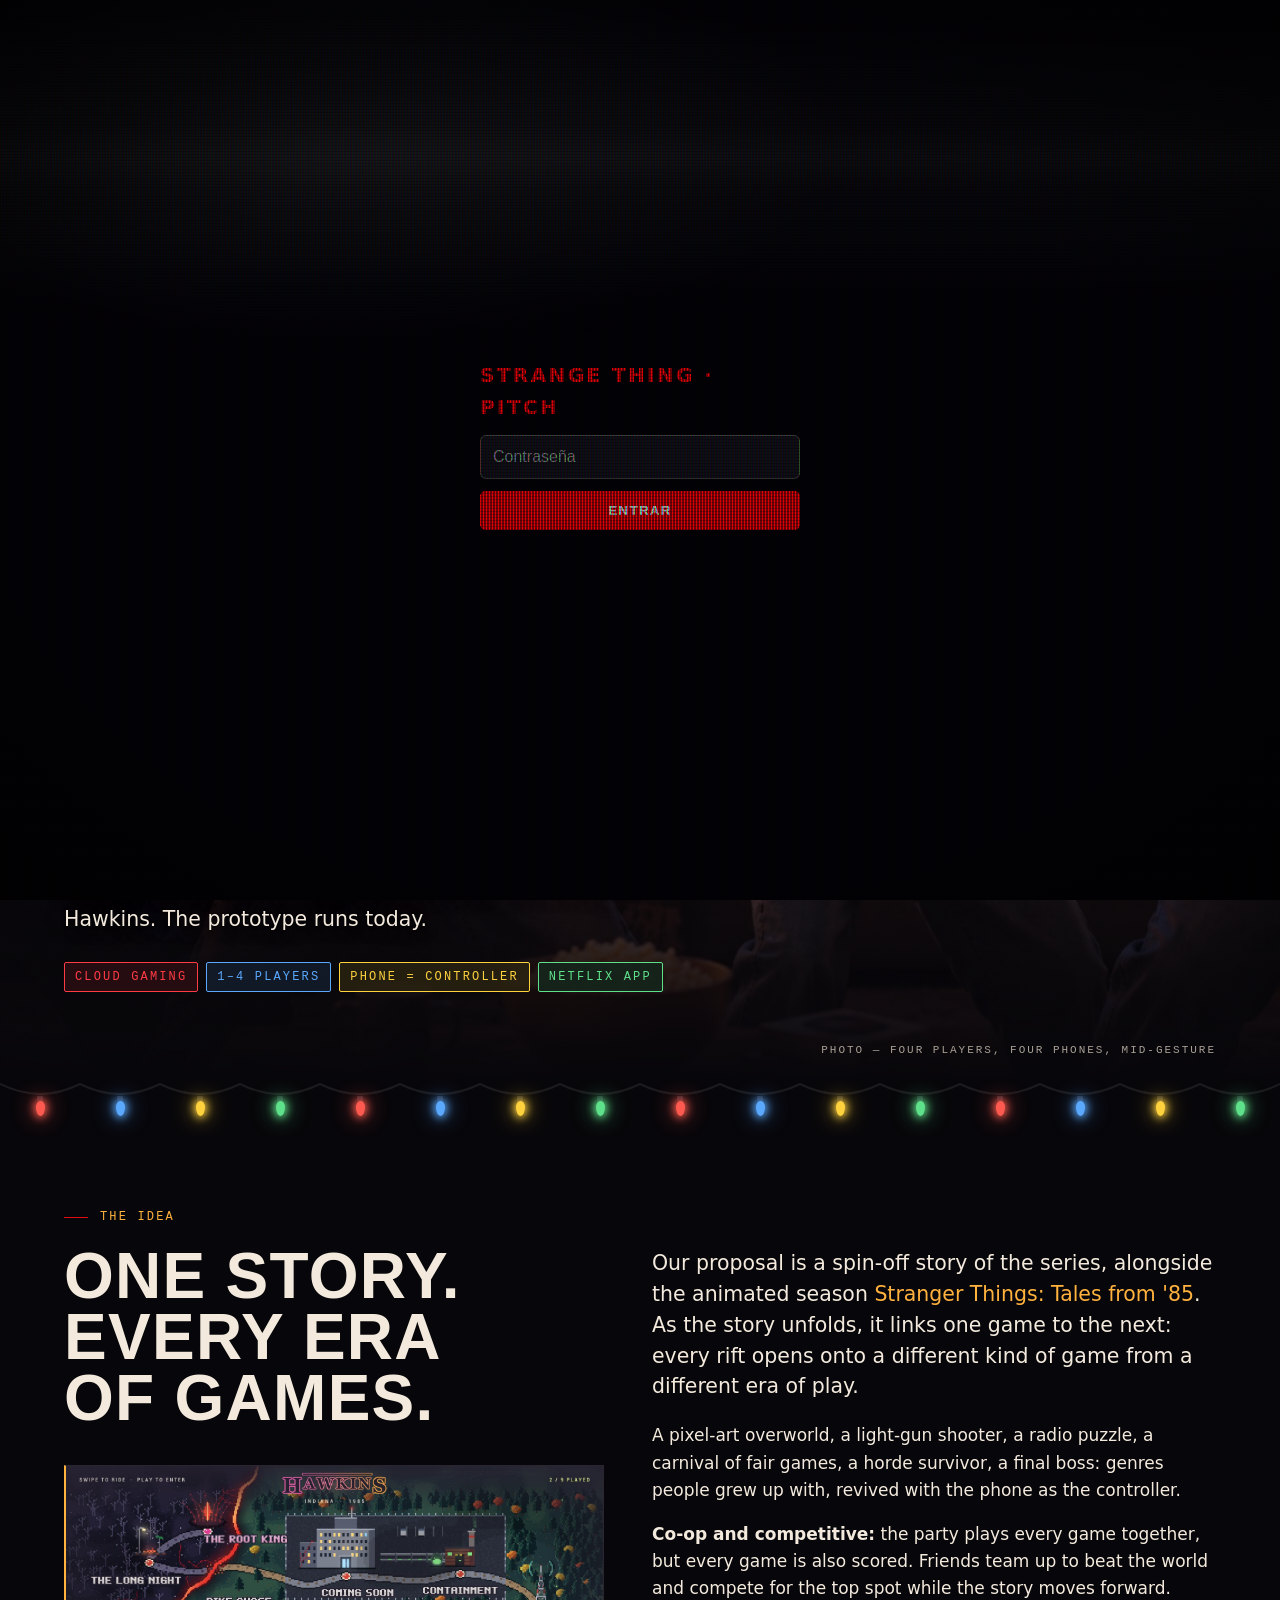
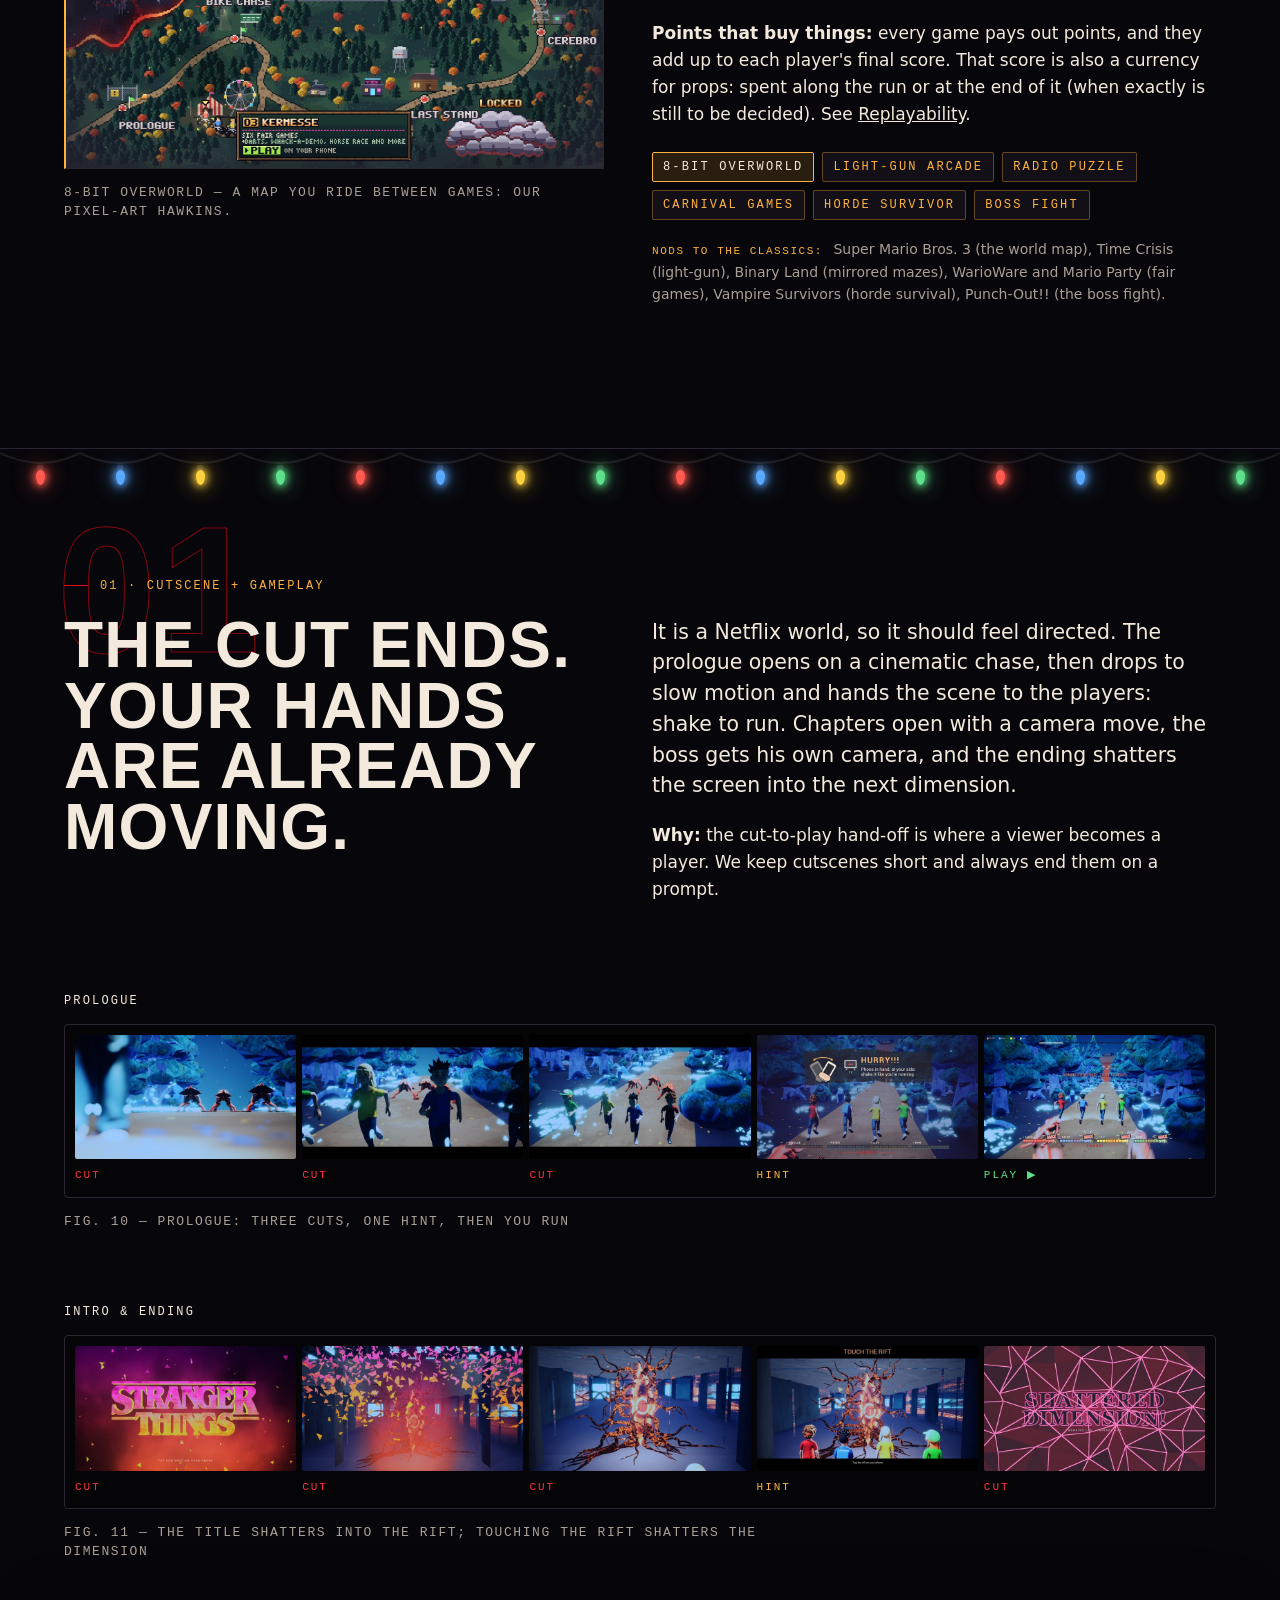
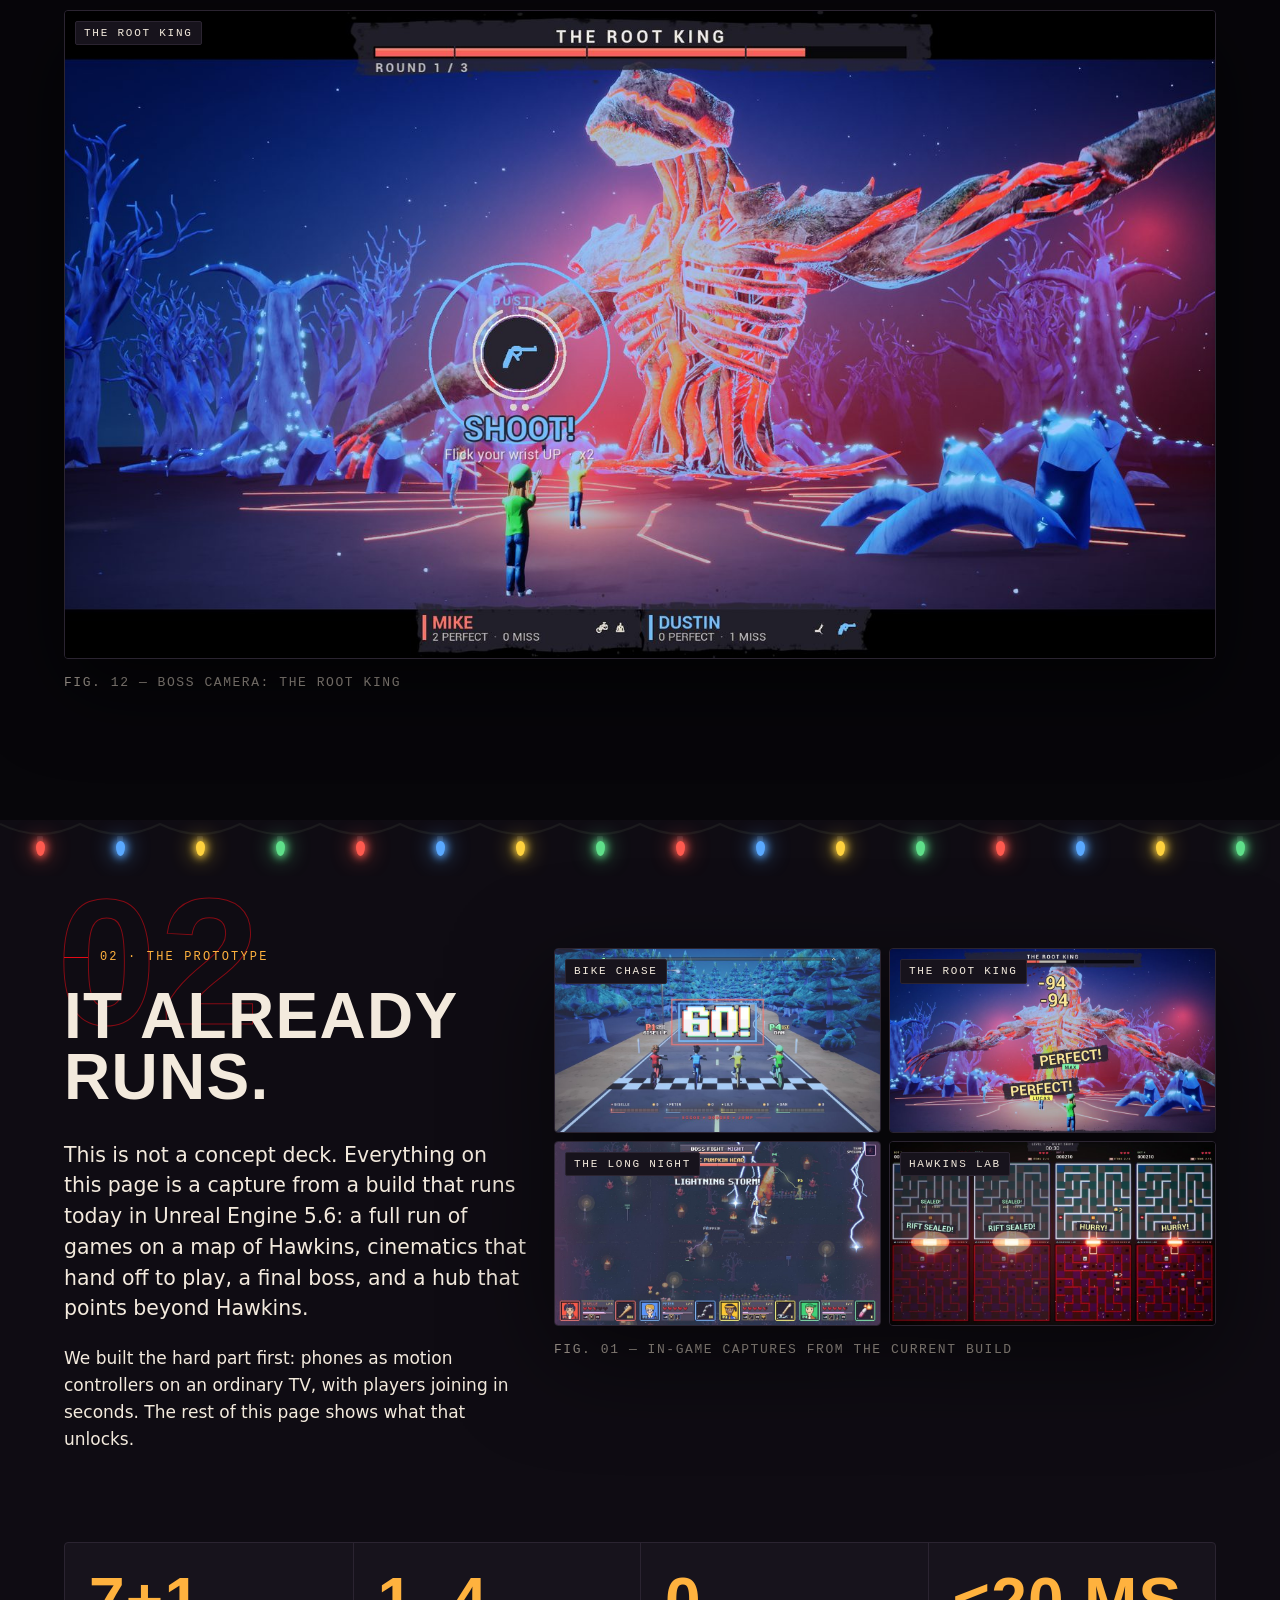
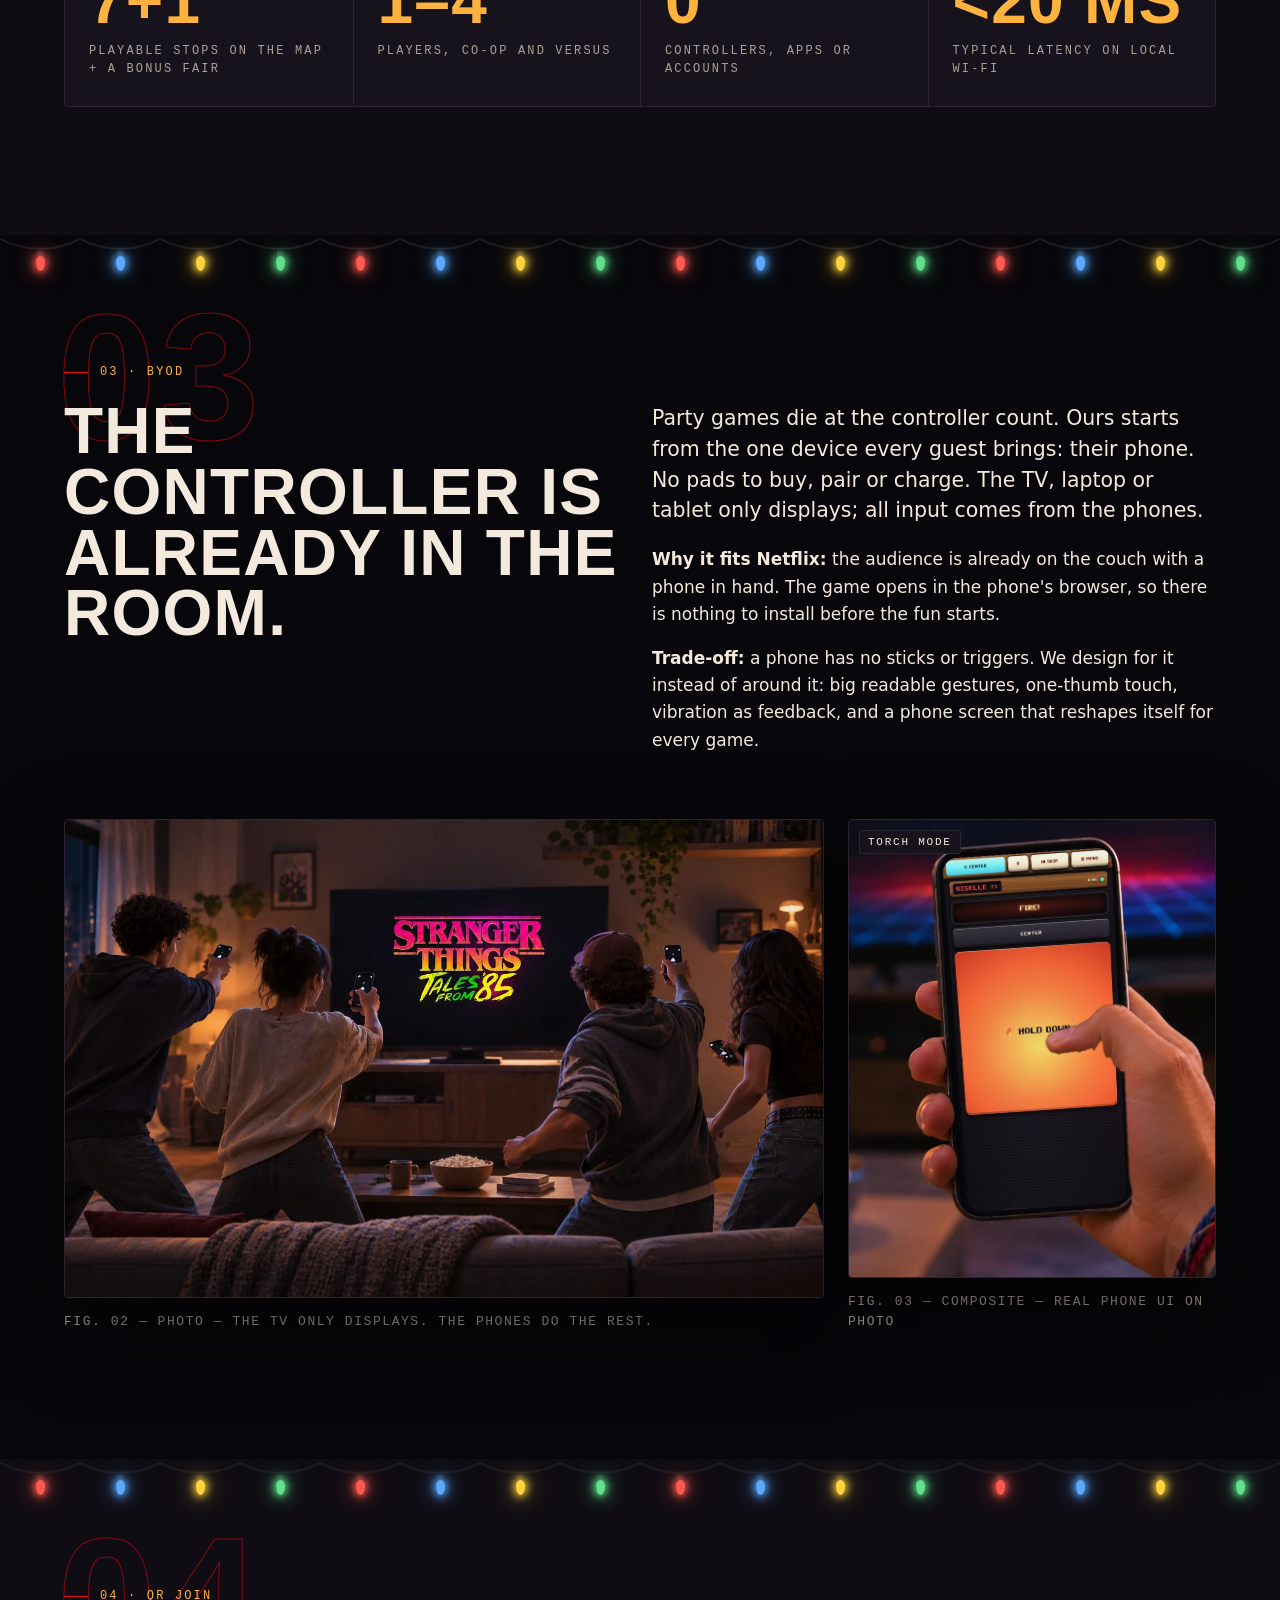
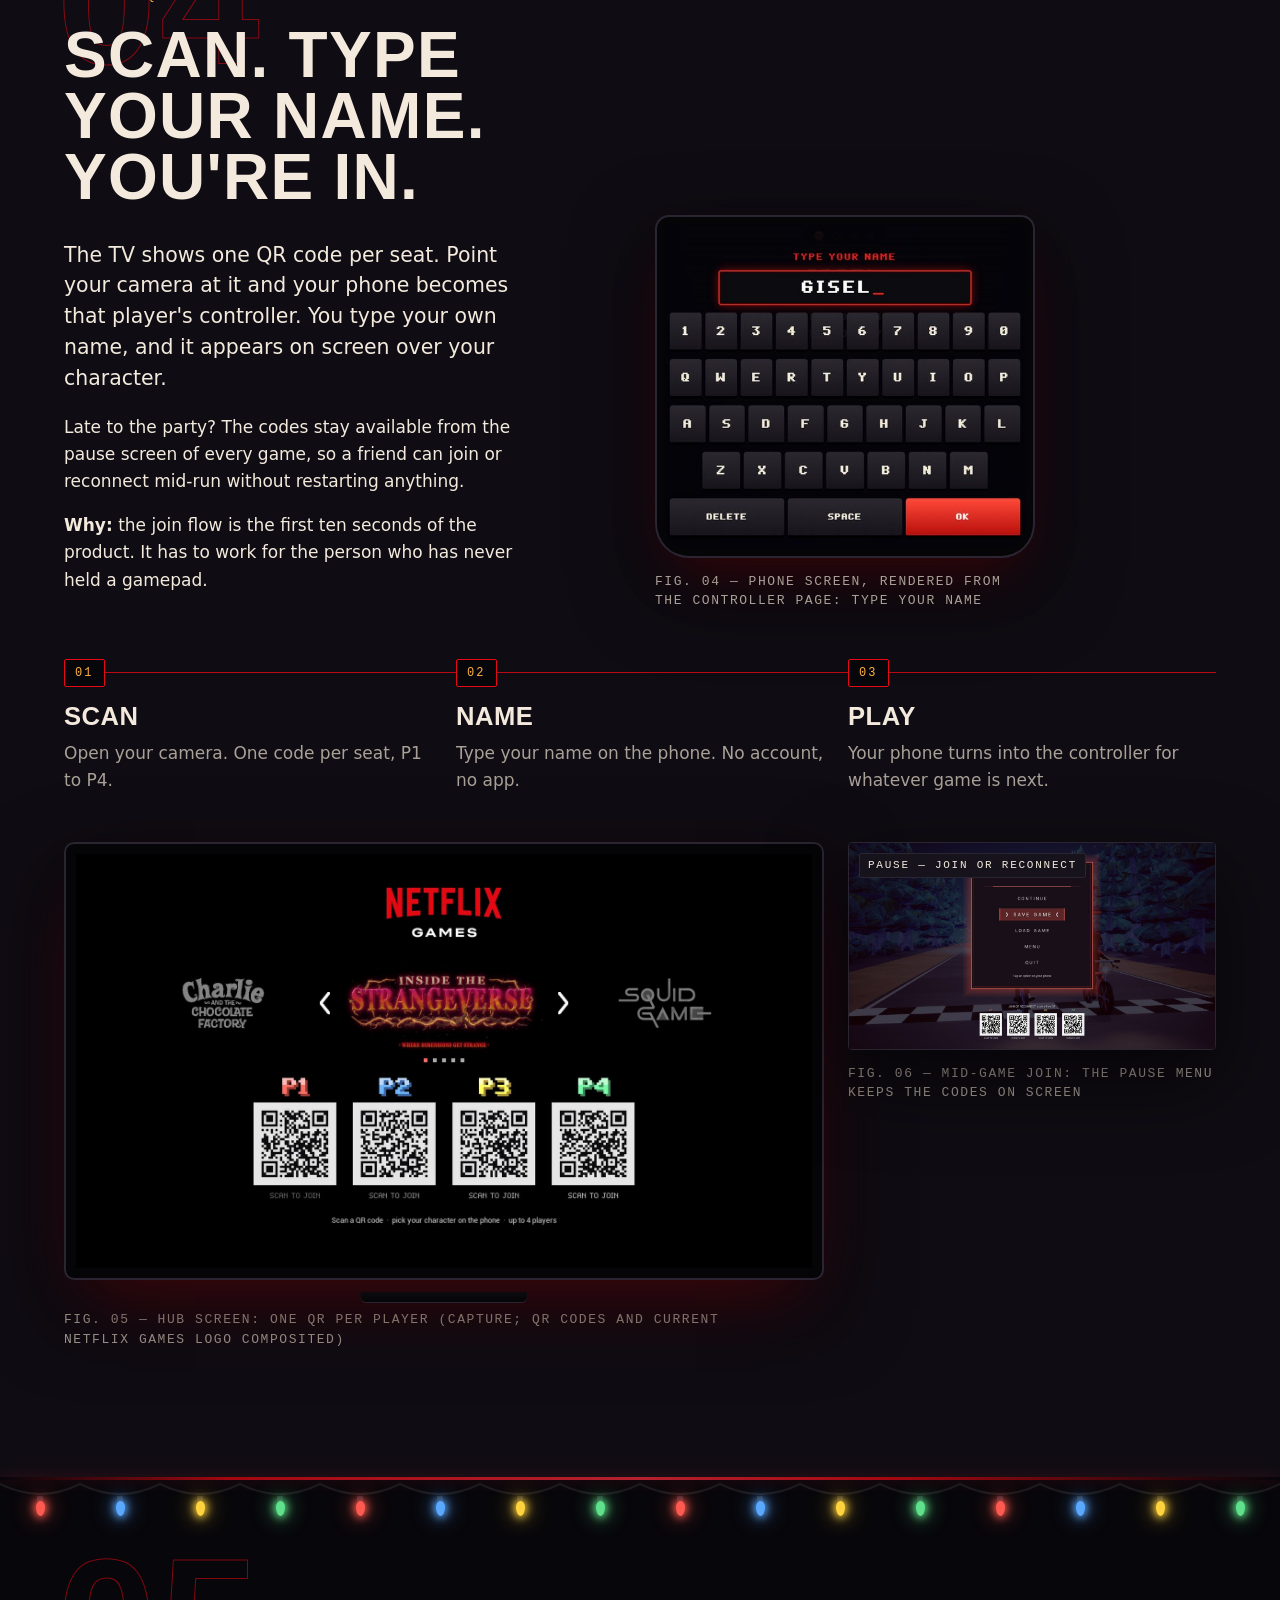
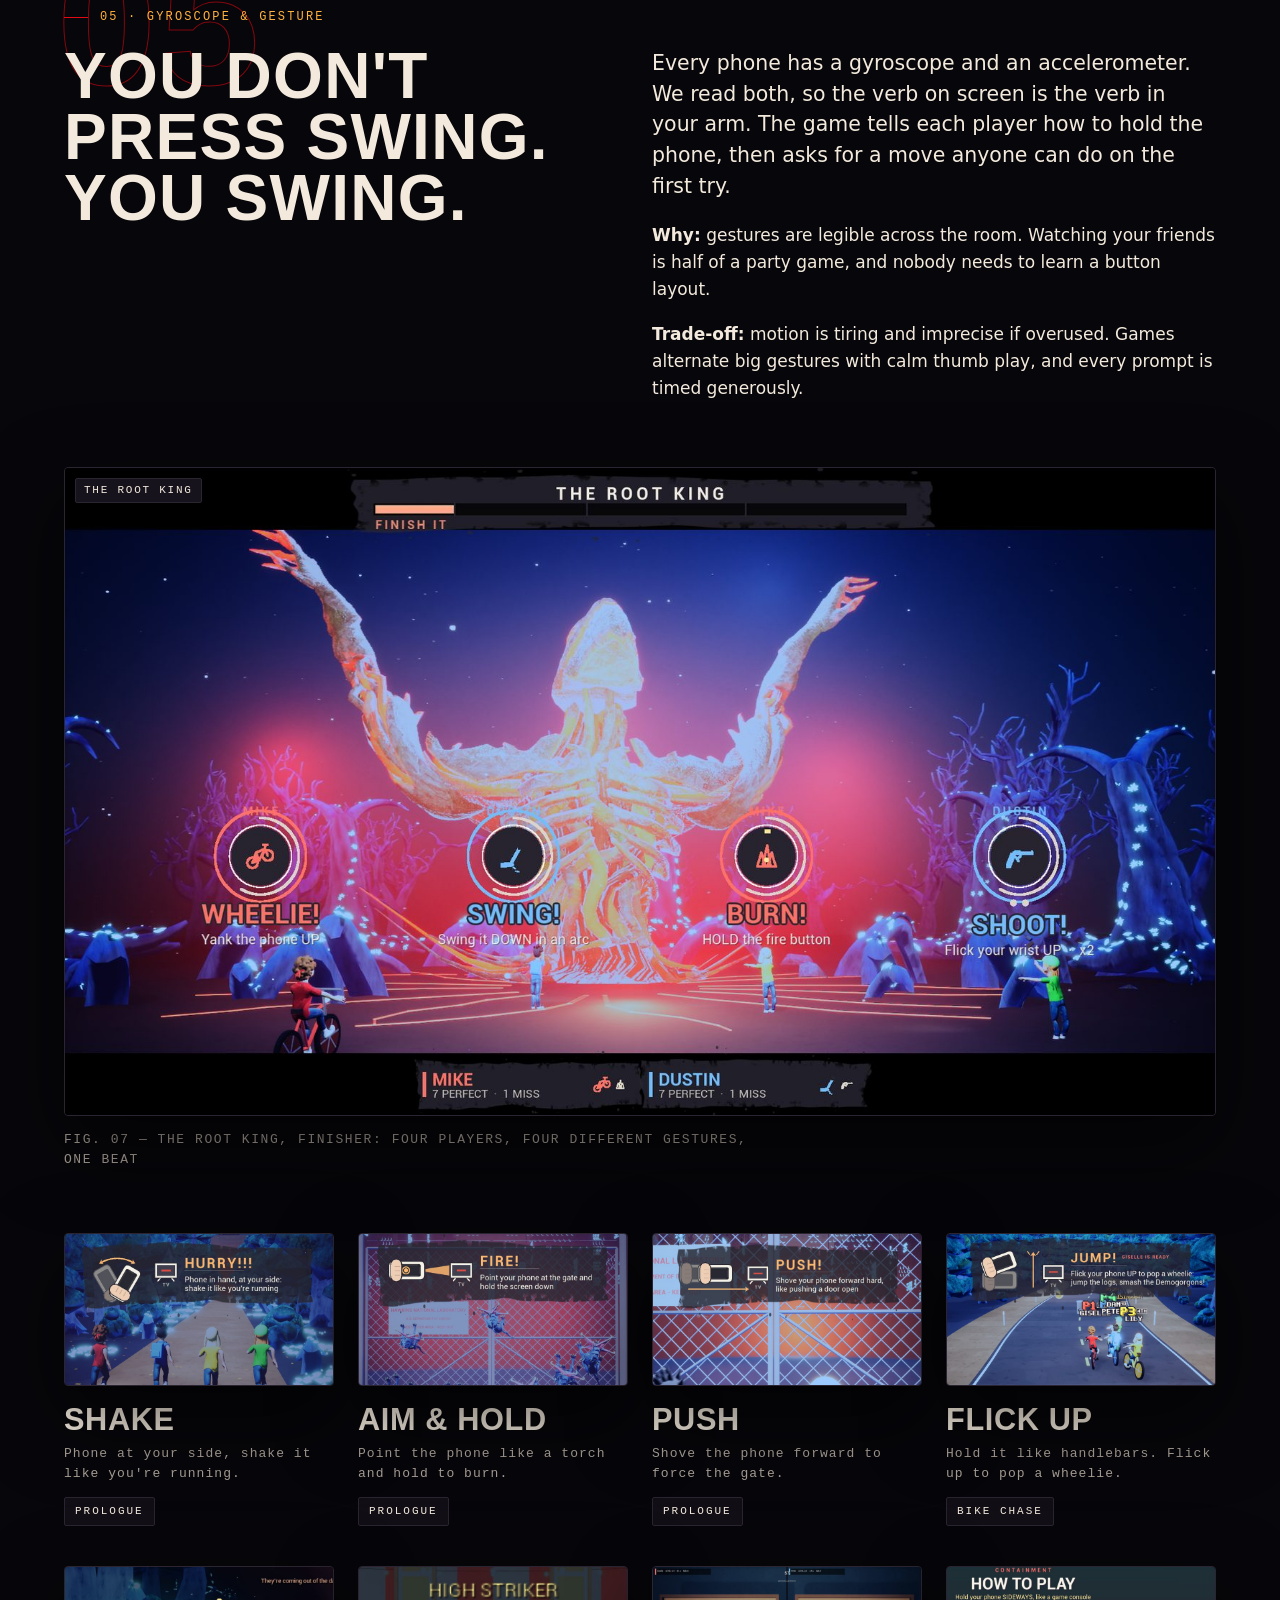
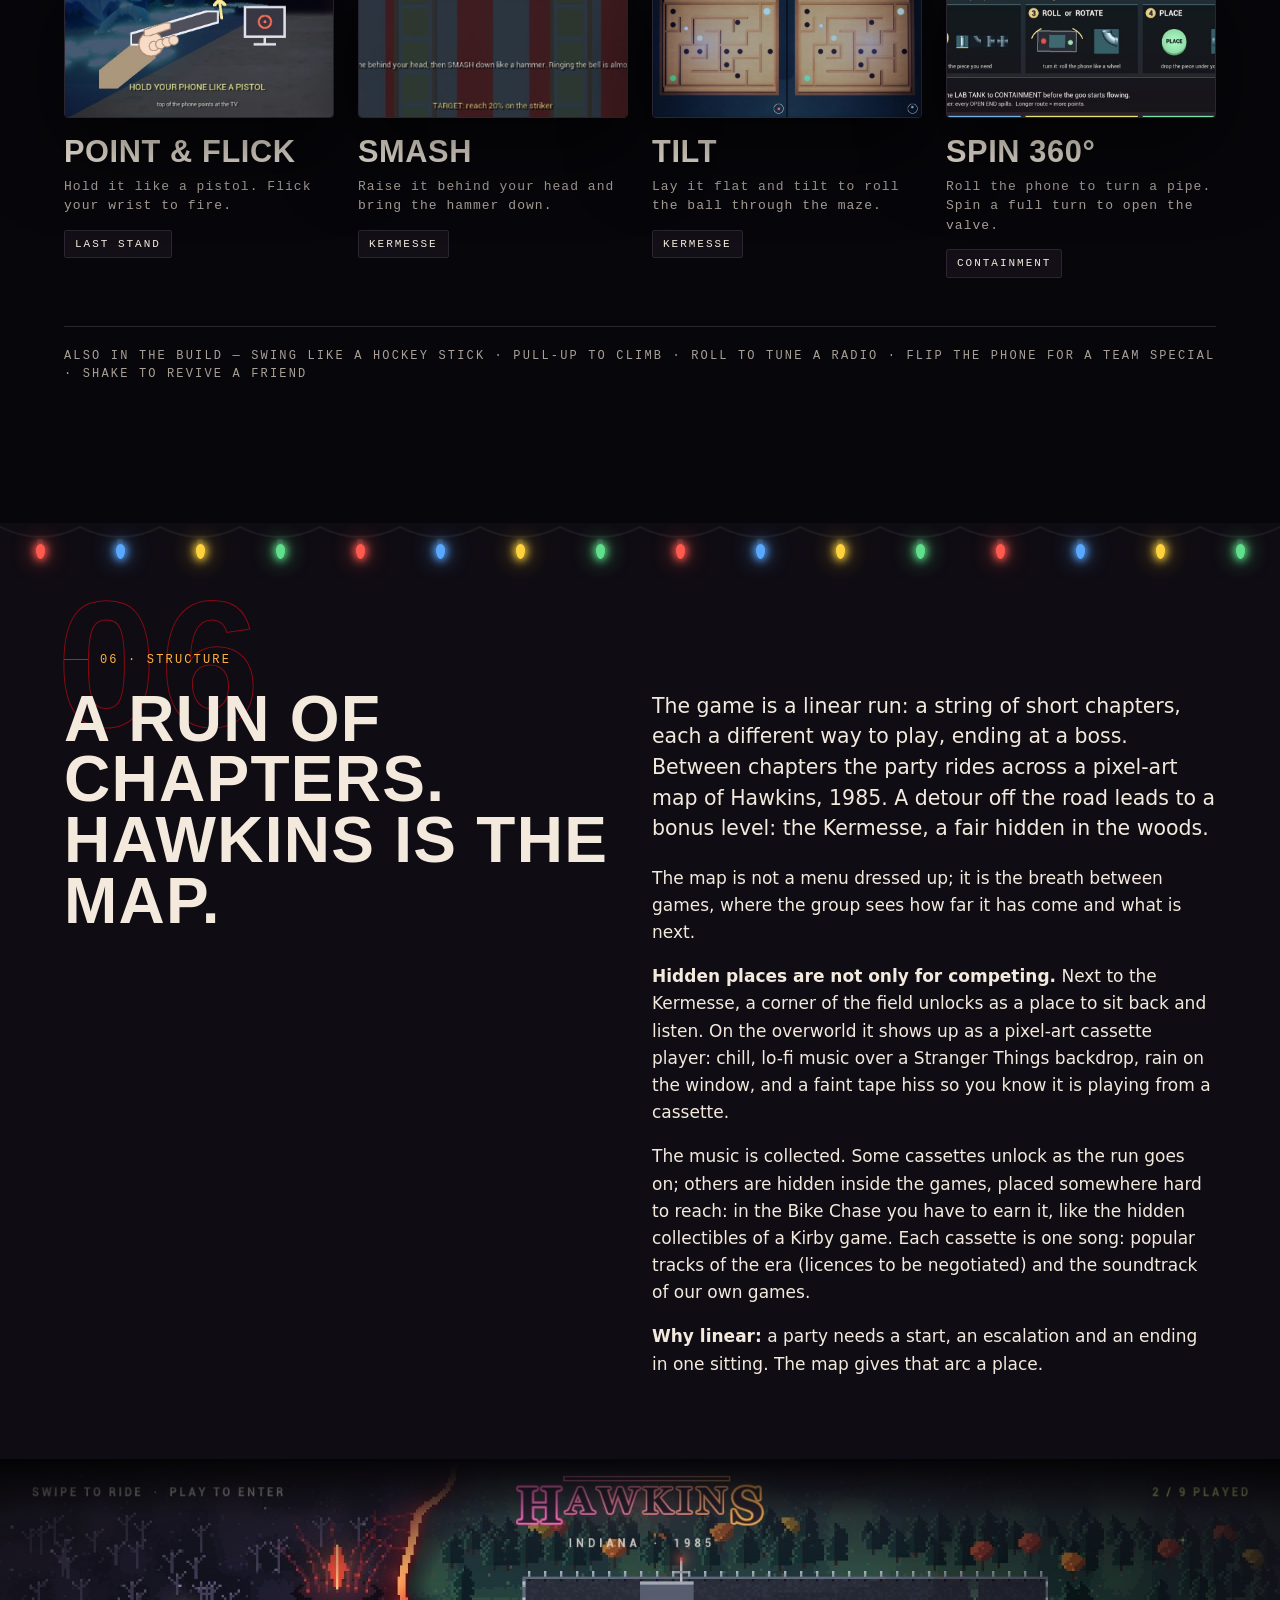
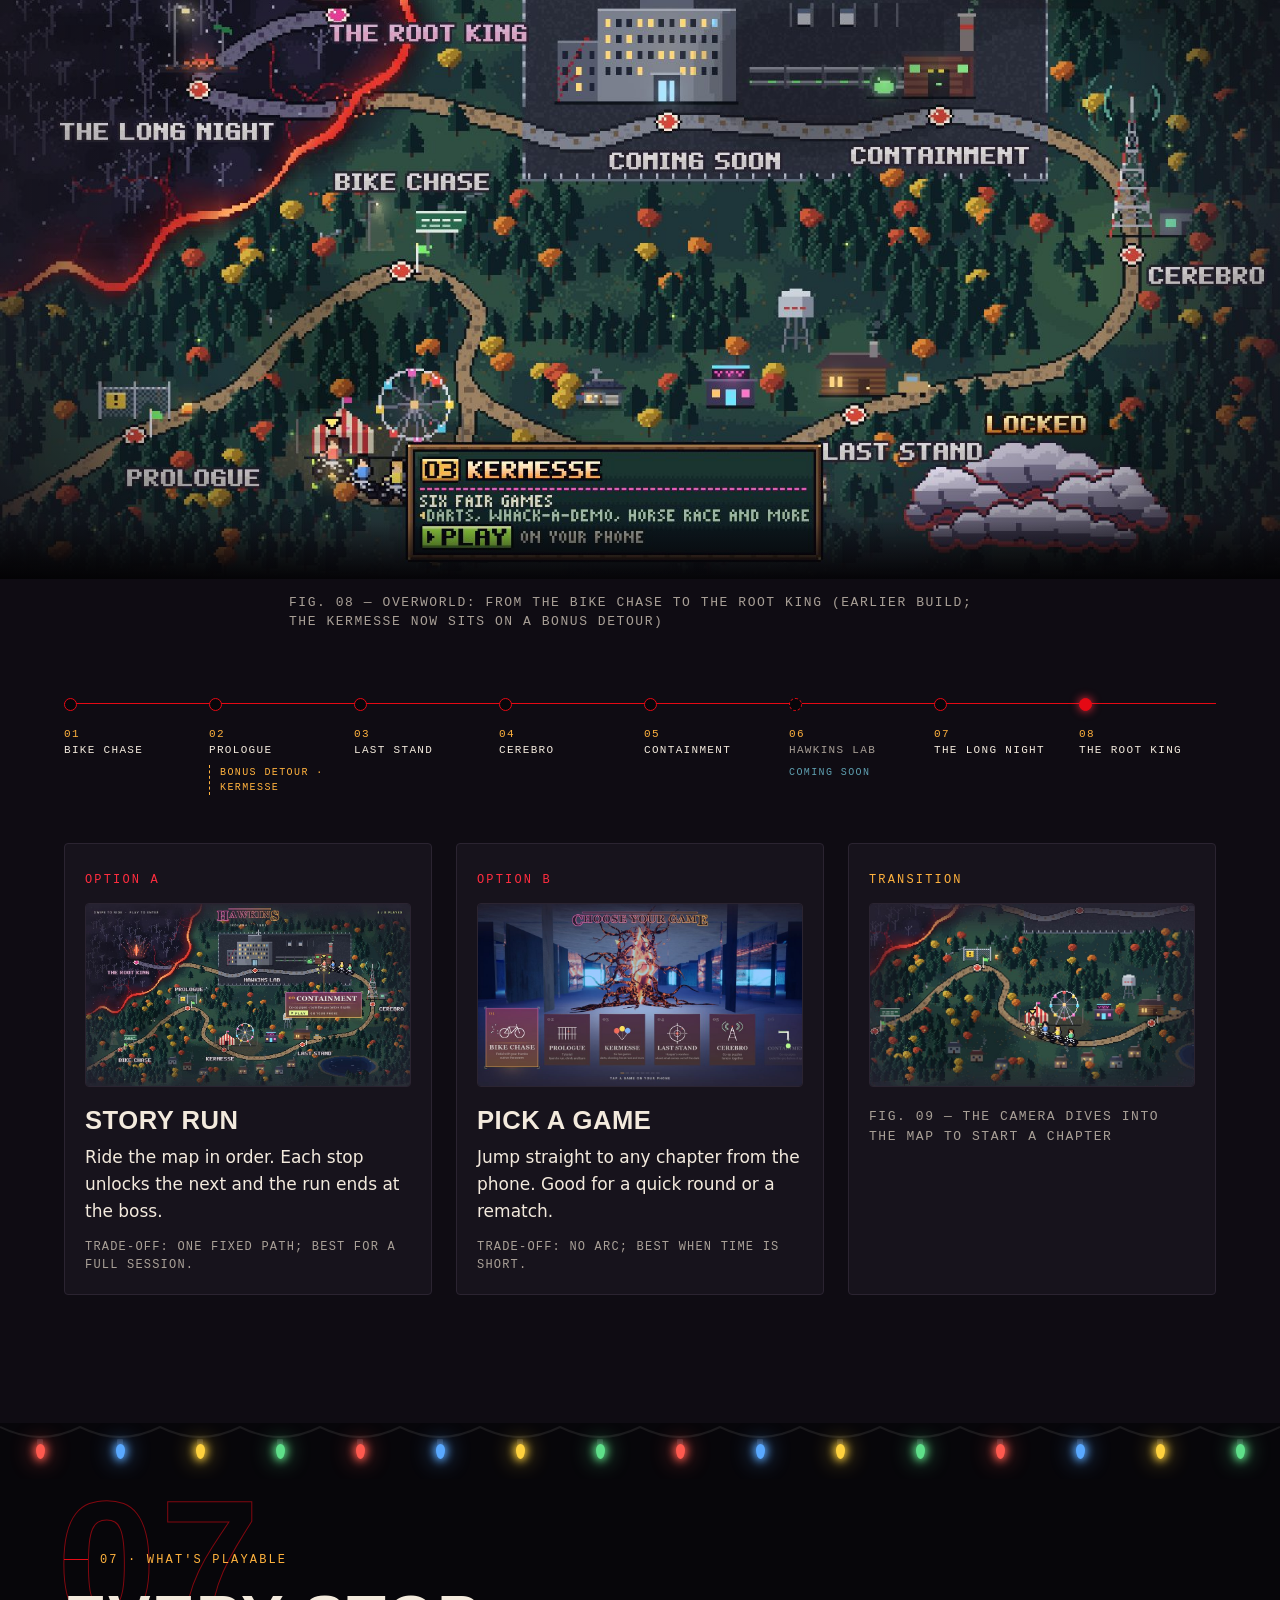
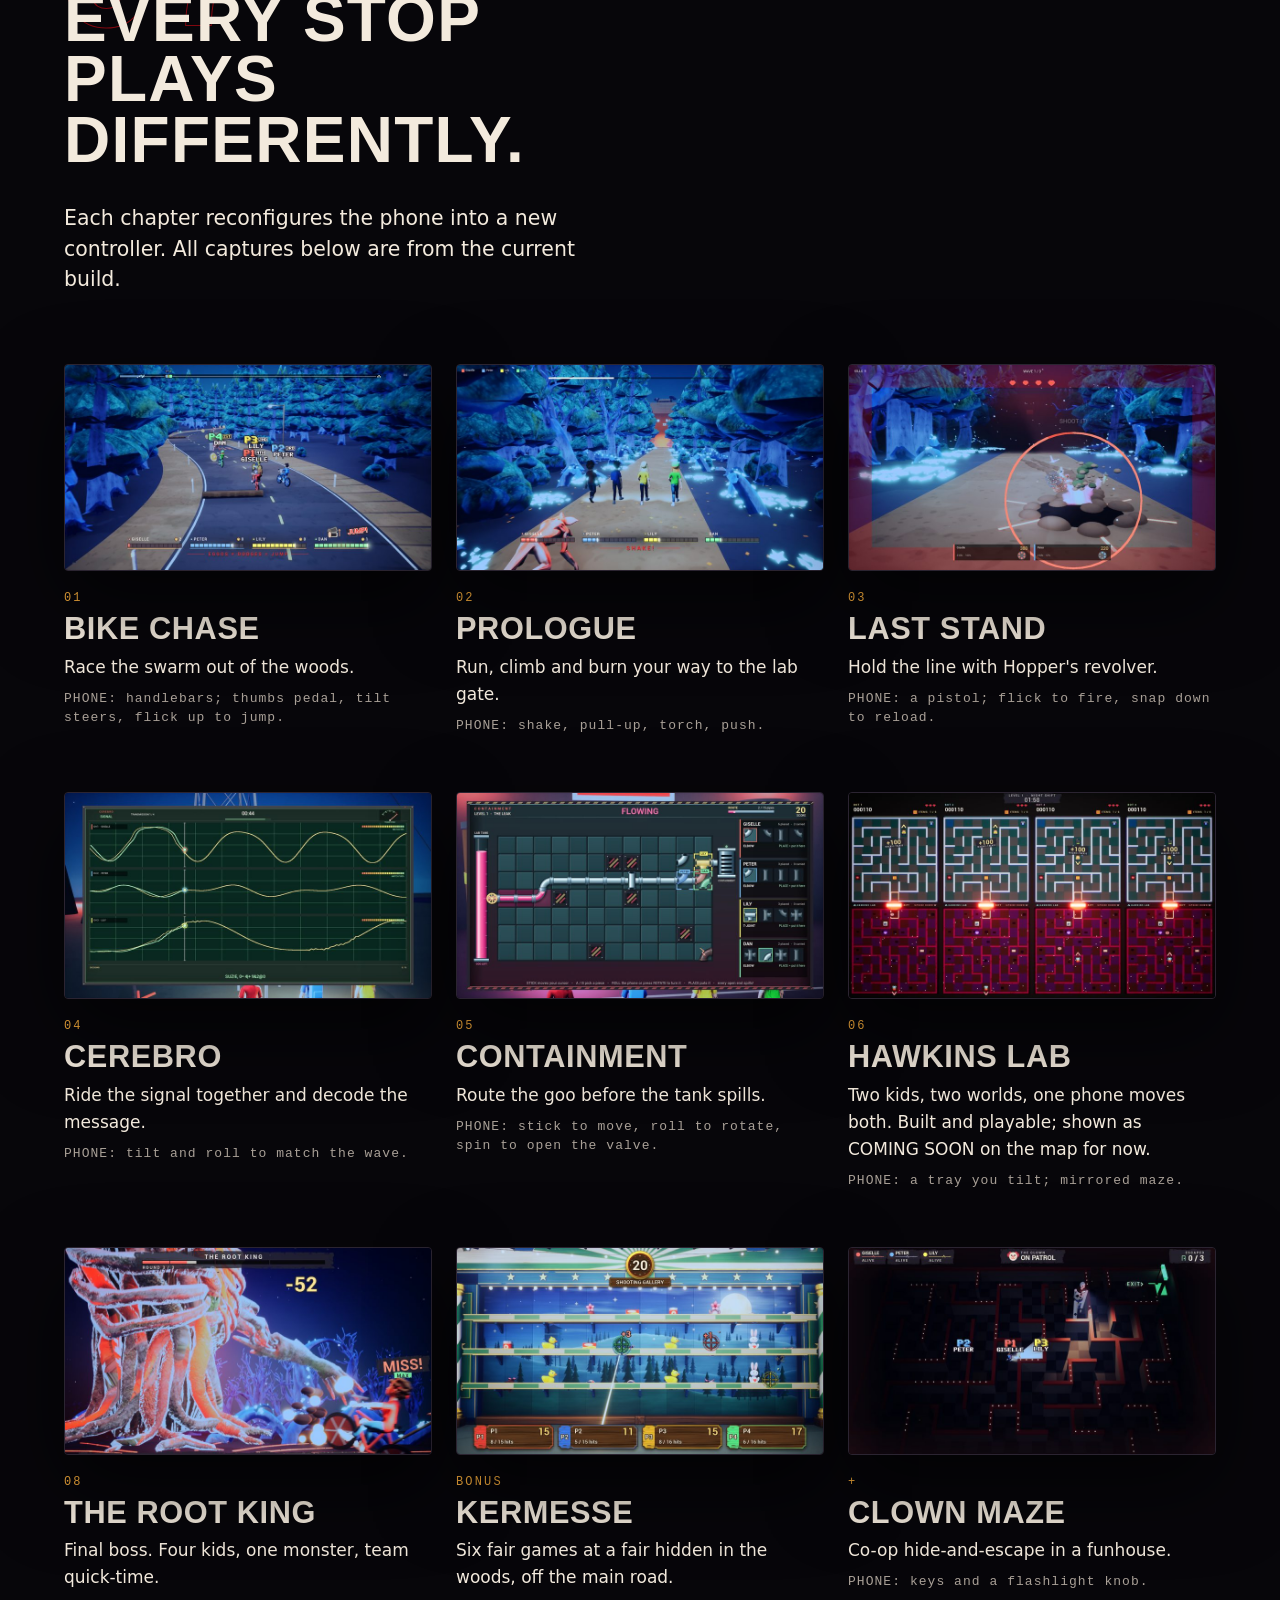
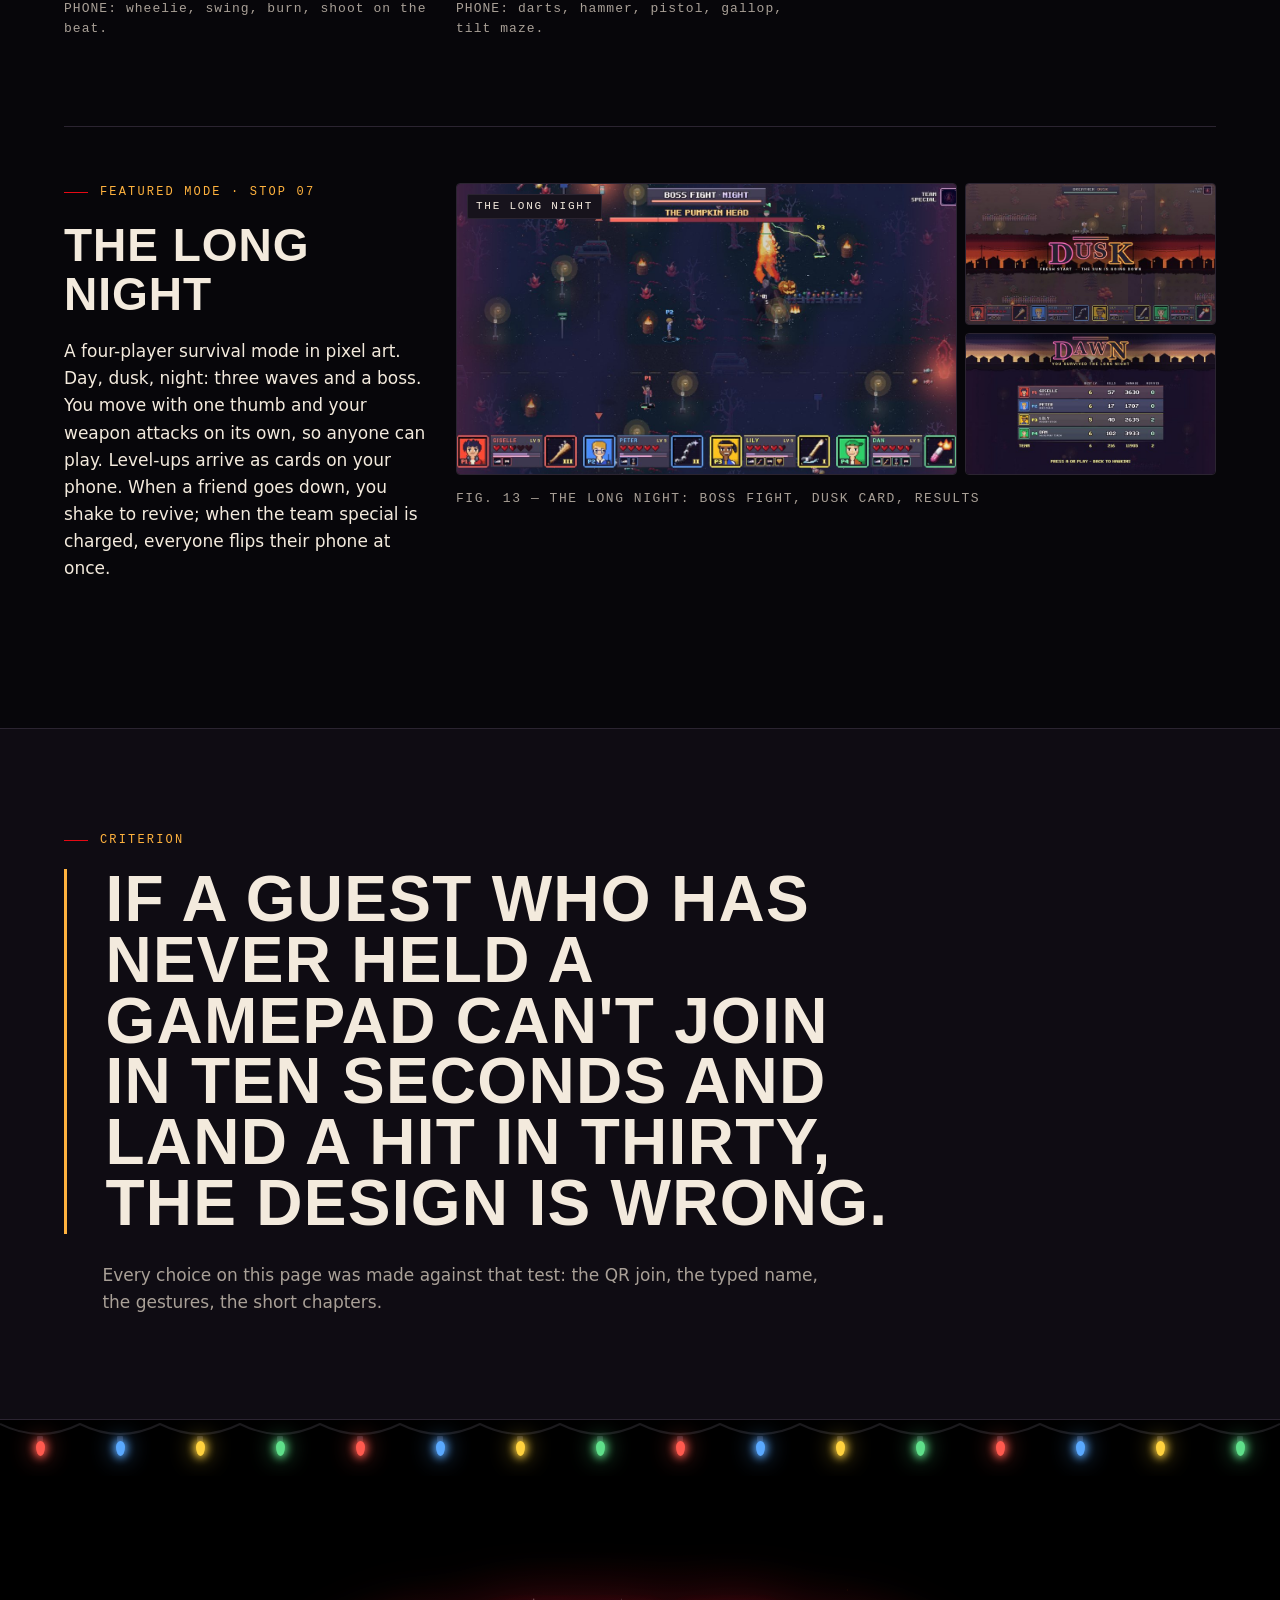
==== pitch/index.html @ 6e7b246f "Pitch: versión para compartir (con contraseña) en /pitch/ Co-Authored-By: Claude Opus 5.5 <noreply@a" ====
<!doctype html>
<html lang="en">
<head>
<meta name="robots" content="noindex">
<meta charset="utf-8">
<meta name="viewport" content="width=device-width, initial-scale=1">
<title>STRANGEVERSE — Playable Prototype Pitch</title>
<meta name="description" content="A Stranger Things party game you play with the phone already in your pocket. Playable prototype pitch.">
<link rel="icon" type="image/png" href="img/ui/favicon.png">
<link rel="stylesheet" href="css/pitch.css?v=8">
<!-- marks JS as available so the scroll-reveal hidden state applies only when JS runs -->
<script>document.documentElement.classList.add('js');</script>
<script src="js/pitch.js?v=2" defer></script>
</head>
<body>
<div id="pwGate" style="position:fixed;inset:0;z-index:99999;background:#07060a;display:flex;align-items:center;justify-content:center;font-family:system-ui,sans-serif"><form id="pwForm" style="display:flex;flex-direction:column;gap:12px;width:min(320px,86vw)"><b style="color:#e50914;letter-spacing:.12em;font-size:20px">STRANGE THING · PITCH</b><input id="pwIn" type="password" placeholder="Contraseña" autocomplete="current-password" style="padding:12px;border-radius:6px;border:1px solid #444;background:#15131a;color:#fff;font-size:16px"><button style="padding:12px;border:0;border-radius:6px;background:#e50914;color:#fff;font-weight:800;letter-spacing:.1em">ENTRAR</button><span id="pwMsg" style="color:#ff8080;font-size:13px"></span></form></div><script>(function(){const H="c577df93dec81b8c845eca8aa2c53df33c2844e3afdbb117f05827aefe158e40";const g=document.getElementById("pwGate");async function sha(t){const b=await crypto.subtle.digest("SHA-256",new TextEncoder().encode(t));return [...new Uint8Array(b)].map(x=>x.toString(16).padStart(2,"0")).join("");}try{if(sessionStorage.getItem("pitch_ok")==="1"){g.remove();return;}}catch(e){}document.getElementById("pwForm").onsubmit=async function(e){e.preventDefault();if(await sha(document.getElementById("pwIn").value.trim().toLowerCase())===H){try{sessionStorage.setItem("pitch_ok","1")}catch(e){}g.remove();}else document.getElementById("pwMsg").textContent="Contraseña incorrecta";};})();</script>


<!-- ===== TOP BAR ===== -->
<header class="topbar">
  <a class="topbar__id" href="#s00">STRANGEVERSE <span>/</span> PROTOTYPE PITCH</a>
  <div class="topbar__end">
  <div class="topbar__right">
  <nav class="topbar__nav" aria-label="Sections">
    <a href="#s00">HOME</a><a href="#idea">IDEA</a><a href="#s01">01</a><a href="#s02">02</a><a href="#s03">03</a><a href="#s04">04</a>
    <a href="#s05">05</a><a href="#s06">06</a><a href="#s07">07</a><a href="#s08">08</a><a href="#s09">09</a>
  </nav>
  <!-- cartelito: título de la sección en pantalla (lo completa js/pitch.js; HOME en la portada) -->
  <span class="topbar__here" aria-live="polite">HOME</span>
  </div>
  <!-- botón del efecto CRT de tubo: un tele chiquito con su lucecita de encendido -->
  <button class="topbar__crt" type="button" aria-pressed="false" title="CRT tube effect on / off"><span class="crt-ico" aria-hidden="true"><i></i></span><span class="crt-txt">CRT</span><span class="crt-led" aria-hidden="true"></span></button>
  </div>
</header>

<main>

<!-- ===== 00 · HERO ===== -->
<section id="s00" class="hero" aria-label="Introduction">
  <a class="hero__media" href="img/hero/jugando_frente.webp" tabindex="-1" aria-hidden="true">
    <picture>
      <source media="(max-width: 900px)" srcset="img/hero/jugando_frente_900.webp">
      <img src="img/hero/jugando_frente.webp" width="1672" height="941" alt="" style="object-position: center 35%">
    </picture>
  </a>
  <div class="hero__vhs">REC <span class="rec">●</span> PROTOTYPE BUILD — UE 5.6</div>
  <div class="wrap hero__content">
    <img class="hero__logo" src="img/logo/strangeverse.png" width="1040" height="365" alt="Inside the Strangeverse">
    <p class="kicker">PLAYABLE PROTOTYPE — PROPOSAL FOR NETFLIX GAMES</p>
    <h1 class="byod" aria-label="Bring your own device"><span><b>B</b>RING</span> <span><b>Y</b>OUR</span> <span><b>O</b>WN</span> <span><b>D</b>EVICE.</span></h1>
    <p class="lead hero__sub">A Stranger Things party game you play with the phone already in your pocket. Scan a QR code, type your name, and the phone's gyroscope turns it into a motion controller: swing, shake, tilt and aim your way through Hawkins. The prototype runs today.</p>
    <ul class="chips">
      <li>CLOUD GAMING</li><li>1–4 PLAYERS</li><li>PHONE = CONTROLLER</li><li>NETFLIX APP</li>
    </ul>
  </div>
  <p class="hero__caption">PHOTO — FOUR PLAYERS, FOUR PHONES, MID-GESTURE</p>
</section>

<!-- ===== LA IDEA (sin número en la barra: el cartelito de arriba dice THE IDEA) ===== -->
<section id="idea" class="section idea">
  <!-- guirnalda arriba de la sección, en el aire de arriba (no corre el contenido) -->
  <div class="lights lights--top" aria-hidden="true">
    <svg class="lights__wire" viewBox="0 0 1600 30" preserveAspectRatio="none"><path d="M0 4 Q50 24 100 4 Q150 24 200 4 Q250 24 300 4 Q350 24 400 4 Q450 24 500 4 Q550 24 600 4 Q650 24 700 4 Q750 24 800 4 Q850 24 900 4 Q950 24 1000 4 Q1050 24 1100 4 Q1150 24 1200 4 Q1250 24 1300 4 Q1350 24 1400 4 Q1450 24 1500 4 Q1550 24 1600 4"/></svg>
    <ul><li></li><li></li><li></li><li></li><li></li><li></li><li></li><li></li><li></li><li></li><li></li><li></li><li></li><li></li><li></li><li></li></ul>
  </div>
  <div class="wrap grid">
    <div class="col-text reveal">
      <div class="sechead">
        <p class="kicker">THE IDEA</p>
        <h2>ONE STORY. EVERY ERA OF GAMES.</h2>
      </div>
      <!-- recuadro de vista previa de los chips de géneros (lo maneja js/pitch.js) -->
      <figure class="idea__peek" aria-live="polite">
        <div class="idea__frame"><img alt="" hidden><span class="idea__hint">HOVER A GENRE TO SEE IT</span></div>
        <figcaption></figcaption>
      </figure>
    </div>
    <div class="col-side reveal">
      <p class="lead">Our proposal is a spin-off story of the series, alongside the animated season <em>Stranger Things: Tales from '85</em>. As the story unfolds, it links one game to the next: every rift opens onto a different kind of game from a different era of play.</p>
      <p>A pixel-art overworld, a light-gun shooter, a radio puzzle, a carnival of fair games, a horde survivor, a final boss: genres people grew up with, revived with the phone as the controller.</p>
      <p><strong>Co-op and competitive:</strong> the party plays every game together, but every game is also scored. Friends team up to beat the world and compete for the top spot while the story moves forward.</p>
      <p><strong>Points that buy things:</strong> every game pays out points, and they add up to each player's final score. That score is also a currency for props: spent along the run or at the end of it (when exactly is still to be decided). See <a href="#s09">Replayability</a>.</p>
      <ul class="chips idea__eras" aria-label="Kinds of games">
        <!-- al pasar el mouse (o tocar / enfocar) cada chip muestra su imagen en el recuadro de la izquierda:
             data-peek = imagen, data-cap = texto. Para usar otra referencia, cambiar data-peek -->
        <li tabindex="0" data-peek="img/sec/s05_overworld.jpg" data-cap="A map you ride between games: our pixel-art Hawkins.">8-BIT OVERWORLD</li><li tabindex="0" data-peek="img/sec/s07_04_laststand.jpg" data-cap="Point and shoot at the screen: Last Stand, with the phone as the pistol.">LIGHT-GUN ARCADE</li><li tabindex="0" data-peek="img/sec/s07_05_cerebro.jpg" data-cap="Tune and match signals together: Cerebro.">RADIO PUZZLE</li><li tabindex="0" data-peek="img/sec/s07_03b_derby.jpg" data-cap="Fair stalls, one gesture each: the Kermesse horse derby.">CARNIVAL GAMES</li><li tabindex="0" data-peek="img/sec/s07_ln_boss.jpg" data-cap="Auto-attack, move with one thumb, outlast the waves: The Long Night.">HORDE SURVIVOR</li><li tabindex="0" data-peek="img/sec/s04_finisher.jpg" data-cap="Four players, four gestures, one beat: The Root King.">BOSS FIGHT</li>
      </ul>
      <!-- clásicos que homenajeamos (referencia de qué tipo de juego es cada uno) -->
      <p class="idea__refs"><span>Nods to the classics:</span> Super Mario Bros. 3 (the world map), Time Crisis (light-gun), Binary Land (mirrored mazes), WarioWare and Mario Party (fair games), Vampire Survivors (horde survival), Punch-Out!! (the boss fight).</p>
    </div>
  </div>
</section>

<!-- ===== 01 · CINEMA INTO PLAY ===== -->
<section id="s01" class="section">
  <!-- guirnalda arriba de la sección, en el aire de arriba (no corre el contenido) -->
  <div class="lights lights--top" aria-hidden="true">
    <svg class="lights__wire" viewBox="0 0 1600 30" preserveAspectRatio="none"><path d="M0 4 Q50 24 100 4 Q150 24 200 4 Q250 24 300 4 Q350 24 400 4 Q450 24 500 4 Q550 24 600 4 Q650 24 700 4 Q750 24 800 4 Q850 24 900 4 Q950 24 1000 4 Q1050 24 1100 4 Q1150 24 1200 4 Q1250 24 1300 4 Q1350 24 1400 4 Q1450 24 1500 4 Q1550 24 1600 4"/></svg>
    <ul><li></li><li></li><li></li><li></li><li></li><li></li><li></li><li></li><li></li><li></li><li></li><li></li><li></li><li></li><li></li><li></li></ul>
  </div>
  <div class="wrap grid">
    <div class="col-text col-text--wide reveal">
      <div class="sechead"><span class="num" aria-hidden="true">01</span>
        <p class="kicker">01 · CUTSCENE + GAMEPLAY</p>
        <h2>THE CUT ENDS. YOUR HANDS ARE ALREADY MOVING.</h2>
      </div>
    </div>
    <div class="col-side reveal">
      <p class="lead">It is a Netflix world, so it should feel directed. The prologue opens on a cinematic chase, then drops to slow motion and hands the scene to the players: shake to run. Chapters open with a camera move, the boss gets his own camera, and the ending shatters the screen into the next dimension.</p>
      <p><strong>Why:</strong> the cut-to-play hand-off is where a viewer becomes a player. We keep cutscenes short and always end them on a prompt.</p>
    </div>

    <figure class="strip span-12 reveal">
      <p class="strip__title">PROLOGUE</p>
      <ol class="strip__frames">
        <li><a href="img/full/s06_a1_cut.jpg"><img src="img/sec/s06_a1_cut.jpg" width="640" height="360" loading="lazy" alt="Low angle: three Demogorgons on the forest path"></a><span>CUT</span></li>
        <li><a href="img/full/s06_a2_cut.jpg"><img src="img/sec/s06_a2_cut.jpg" width="640" height="360" loading="lazy" alt="Letterboxed shot: the kids run toward the camera, creatures behind"></a><span>CUT</span></li>
        <li><a href="img/full/s06_a3_cut.jpg"><img src="img/sec/s06_a3_cut.jpg" width="640" height="360" loading="lazy" alt="Letterboxed wide shot: four kids running, Demogorgons chasing"></a><span>CUT</span></li>
        <li><a href="img/full/s06_a4_prompt.jpg"><img src="img/sec/s06_a4_prompt.jpg" width="640" height="360" loading="lazy" alt="Slow motion with the prompt: HURRY!!! shake it like you're running"></a><span class="is-prompt">HINT</span></li>
        <li><a href="img/full/s06_a5_play.jpg"><img src="img/sec/s06_a5_play.jpg" width="640" height="360" loading="lazy" alt="Gameplay: the four kids run up the path, shake meters at MAX"></a><span class="is-play">PLAY ▶</span></li>
      </ol>
      <figcaption>FIG. 10 — PROLOGUE: THREE CUTS, ONE HINT, THEN YOU RUN</figcaption>
    </figure>

    <figure class="strip span-12 reveal">
      <p class="strip__title">INTRO &amp; ENDING</p>
      <ol class="strip__frames">
        <li><a href="img/full/s06_b1_title.jpg"><img src="img/sec/s06_b1_title.jpg" width="640" height="360" loading="lazy" alt="Stranger Things title card with drifting shards"></a><span>CUT</span></li>
        <li><a href="img/full/s06_b2_shatter.jpg"><img src="img/sec/s06_b2_shatter.jpg" width="640" height="360" loading="lazy" alt="The title shatters into a storm of shards in front of the rift"></a><span>CUT</span></li>
        <li><a href="img/full/s06_b3_rift.jpg"><img src="img/sec/s06_b3_rift.jpg" width="640" height="360" loading="lazy" alt="The rift in the Hawkins Lab corridor"></a><span>CUT</span></li>
        <li><a href="img/full/s06_b4_touch.jpg"><img src="img/sec/s06_b4_touch.jpg" width="640" height="360" loading="lazy" alt="The four kids face the rift: TOUCH THE RIFT, tap the rift on your phone"></a><span class="is-prompt">HINT</span></li>
        <li><a href="img/full/s06_b5_shattered.jpg"><img src="img/sec/s06_b5_shattered.jpg" width="640" height="360" loading="lazy" alt="SHATTERED DIMENSION! title over cracked glass"></a><span>CUT</span></li>
      </ol>
      <figcaption>FIG. 11 — THE TITLE SHATTERS INTO THE RIFT; TOUCHING THE RIFT SHATTERS THE DIMENSION</figcaption>
    </figure>

    <figure class="span-12 reveal">
      <a class="shot" href="img/full/s06_bosscam.jpg"><span class="tag">THE ROOT KING</span><img src="img/sec/s06_bosscam.jpg" width="1600" height="900" loading="lazy" alt="Boss camera: the Root King towers over a player with a SHOOT! prompt"></a>
      <figcaption>FIG. 12 — BOSS CAMERA: THE ROOT KING</figcaption>
    </figure>
  </div>
</section>

<!-- ===== 02 · THE PROTOTYPE ===== -->
<section id="s02" class="section band">
  <!-- guirnalda arriba de la sección, en el aire de arriba (no corre el contenido) -->
  <div class="lights lights--top" aria-hidden="true">
    <svg class="lights__wire" viewBox="0 0 1600 30" preserveAspectRatio="none"><path d="M0 4 Q50 24 100 4 Q150 24 200 4 Q250 24 300 4 Q350 24 400 4 Q450 24 500 4 Q550 24 600 4 Q650 24 700 4 Q750 24 800 4 Q850 24 900 4 Q950 24 1000 4 Q1050 24 1100 4 Q1150 24 1200 4 Q1250 24 1300 4 Q1350 24 1400 4 Q1450 24 1500 4 Q1550 24 1600 4"/></svg>
    <ul><li></li><li></li><li></li><li></li><li></li><li></li><li></li><li></li><li></li><li></li><li></li><li></li><li></li><li></li><li></li><li></li></ul>
  </div>
  <div class="wrap grid">
    <div class="col-text reveal">
      <div class="sechead"><span class="num" aria-hidden="true">02</span>
        <p class="kicker">02 · THE PROTOTYPE</p>
        <h2>IT ALREADY RUNS.</h2>
      </div>
      <p class="lead">This is not a concept deck. Everything on this page is a capture from a build that runs today in Unreal Engine 5.6: a full run of games on a map of Hawkins, cinematics that hand off to play, a final boss, and a hub that points beyond Hawkins.</p>
      <p>We built the hard part first: phones as motion controllers on an ordinary TV, with players joining in seconds. The rest of this page shows what that unlocks.</p>
    </div>
    <figure class="col-media mosaic reveal">
      <div class="mosaic__grid">
        <a class="shot" href="img/full/s01_bike.jpg"><span class="tag">BIKE CHASE</span><img src="img/sec/s01_bike.jpg" width="960" height="540" alt="Four kids on bikes at the start line of the bike chase, a big GO! on screen"></a>
        <a class="shot" href="img/full/s01_rootking.jpg"><span class="tag">THE ROOT KING</span><img src="img/sec/s01_rootking.jpg" width="960" height="540" alt="The Root King boss taking damage, two PERFECT! hits from the players"></a>
        <a class="shot" href="img/full/s01_longnight.jpg"><span class="tag">THE LONG NIGHT</span><img src="img/sec/s01_longnight.jpg" width="960" height="540" alt="Pixel-art survival mode at night, a lightning storm hitting the Pumpkin Head boss"></a>
        <a class="shot" href="img/full/s01_lab.jpg"><span class="tag">HAWKINS LAB</span><img src="img/sec/s01_lab.jpg" width="960" height="540" alt="Four mirrored mazes, Hawkins Lab above and the Upside Down below, rift sealed"></a>
      </div>
      <figcaption>FIG. 01 — IN-GAME CAPTURES FROM THE CURRENT BUILD</figcaption>
    </figure>
    <dl class="stats reveal">
      <div><dt>7+1</dt><dd>PLAYABLE STOPS ON THE MAP + A BONUS FAIR</dd></div>
      <div><dt>1–4</dt><dd>PLAYERS, CO-OP AND VERSUS</dd></div>
      <div><dt>0</dt><dd>CONTROLLERS, APPS OR ACCOUNTS</dd></div>
      <div><dt>&lt;20 ms</dt><dd>TYPICAL LATENCY ON LOCAL <span class="nowrap">WI-FI</span></dd></div>
    </dl>
  </div>
</section>

<!-- ===== 03 · BRING YOUR OWN DEVICE ===== -->
<section id="s03" class="section">
  <!-- guirnalda arriba de la sección, en el aire de arriba (no corre el contenido) -->
  <div class="lights lights--top" aria-hidden="true">
    <svg class="lights__wire" viewBox="0 0 1600 30" preserveAspectRatio="none"><path d="M0 4 Q50 24 100 4 Q150 24 200 4 Q250 24 300 4 Q350 24 400 4 Q450 24 500 4 Q550 24 600 4 Q650 24 700 4 Q750 24 800 4 Q850 24 900 4 Q950 24 1000 4 Q1050 24 1100 4 Q1150 24 1200 4 Q1250 24 1300 4 Q1350 24 1400 4 Q1450 24 1500 4 Q1550 24 1600 4"/></svg>
    <ul><li></li><li></li><li></li><li></li><li></li><li></li><li></li><li></li><li></li><li></li><li></li><li></li><li></li><li></li><li></li><li></li></ul>
  </div>
  <div class="wrap grid">
    <div class="col-text col-text--wide reveal">
      <div class="sechead"><span class="num" aria-hidden="true">03</span>
        <p class="kicker">03 · BYOD</p>
        <h2>THE CONTROLLER IS ALREADY IN THE ROOM.</h2>
      </div>
    </div>
    <div class="col-side reveal">
      <p class="lead">Party games die at the controller count. Ours starts from the one device every guest brings: their phone. No pads to buy, pair or charge. The TV, laptop or tablet only displays; all input comes from the phones.</p>
      <p><strong>Why it fits Netflix:</strong> the audience is already on the couch with a phone in hand. The game opens in the phone's browser, so there is nothing to install before the fun starts.</p>
      <p><strong>Trade-off:</strong> a phone has no sticks or triggers. We design for it instead of around it: big readable gestures, one-thumb touch, vibration as feedback, and a phone screen that reshapes itself for every game.</p>
    </div>
    <figure class="span-8 fill reveal">
      <a class="shot" href="img/full/s02_tv.jpg"><img src="img/sec/s02_tv.jpg" width="1600" height="900" loading="lazy" alt="Four friends in a living room playing in front of a TV, each holding a phone"></a>
      <figcaption>FIG. 02 — PHOTO — THE TV ONLY DISPLAYS. THE PHONES DO THE REST.</figcaption>
    </figure>
    <figure class="span-4 fill reveal">
      <a class="shot shot--tall" href="img/full/s02_phone.jpg"><span class="tag">TORCH MODE</span><img src="img/sec/s02_phone.jpg" width="753" height="941" loading="lazy" alt="A hand holding a phone that shows the real torch controller: HOLD DOWN to burn"></a>
      <figcaption>FIG. 03 — COMPOSITE — REAL PHONE UI ON PHOTO</figcaption>
    </figure>
  </div>
</section>

<!-- ===== 04 · SCAN TO JOIN ===== -->
<section id="s04" class="section band">
  <!-- guirnalda arriba de la sección, en el aire de arriba (no corre el contenido) -->
  <div class="lights lights--top" aria-hidden="true">
    <svg class="lights__wire" viewBox="0 0 1600 30" preserveAspectRatio="none"><path d="M0 4 Q50 24 100 4 Q150 24 200 4 Q250 24 300 4 Q350 24 400 4 Q450 24 500 4 Q550 24 600 4 Q650 24 700 4 Q750 24 800 4 Q850 24 900 4 Q950 24 1000 4 Q1050 24 1100 4 Q1150 24 1200 4 Q1250 24 1300 4 Q1350 24 1400 4 Q1450 24 1500 4 Q1550 24 1600 4"/></svg>
    <ul><li></li><li></li><li></li><li></li><li></li><li></li><li></li><li></li><li></li><li></li><li></li><li></li><li></li><li></li><li></li><li></li></ul>
  </div>
  <div class="wrap grid">
    <div class="col-text reveal">
      <div class="sechead"><span class="num" aria-hidden="true">04</span>
        <p class="kicker">04 · QR JOIN</p>
        <h2>SCAN. TYPE YOUR NAME. YOU'RE IN.</h2>
      </div>
      <p class="lead">The TV shows one QR code per seat. Point your camera at it and your phone becomes that player's controller. You type your own name, and it appears on screen over your character.</p>
      <p>Late to the party? The codes stay available from the pause screen of every game, so a friend can join or reconnect mid-run without restarting anything.</p>
      <p><strong>Why:</strong> the join flow is the first ten seconds of the product. It has to work for the person who has never held a gamepad.</p>
    </div>
    <figure class="col-phone align-end reveal">
      <a class="phone" href="img/sec/s03_phone_name.jpg"><img src="img/sec/s03_phone_name.jpg" width="540" height="484" alt="The phone's own name-entry screen: TYPE YOUR NAME with an on-screen keyboard"></a>
      <figcaption>FIG. 04 — PHONE SCREEN, RENDERED FROM THE CONTROLLER PAGE: TYPE YOUR NAME</figcaption>
    </figure>
    <ol class="steps reveal">
      <li><span class="steps__n">01</span><h3>SCAN</h3><p>Open your camera. One code per seat, P1 to P4.</p></li>
      <li><span class="steps__n">02</span><h3>NAME</h3><p>Type your name on the phone. No account, no app.</p></li>
      <li><span class="steps__n">03</span><h3>PLAY</h3><p>Your phone turns into the controller for whatever game is next.</p></li>
    </ol>
    <figure class="span-8 reveal">
      <div class="tv"><a class="tv__screen" href="img/full/s03_hub_qr.jpg"><img src="img/sec/s03_hub_qr.jpg" width="1600" height="900" loading="lazy" alt="The hub screen: Inside the Strangeverse logo and four QR codes, one per player"></a></div>
      <figcaption>FIG. 05 — HUB SCREEN: ONE QR PER PLAYER (CAPTURE; QR CODES AND CURRENT NETFLIX GAMES LOGO COMPOSITED)</figcaption>
    </figure>
    <figure class="span-4 align-start reveal">
      <a class="shot" href="img/full/s03_pause.jpg"><span class="tag">PAUSE — JOIN OR RECONNECT</span><img src="img/sec/s03_pause.jpg" width="1200" height="675" loading="lazy" alt="Pause menu over the bike race with four QR codes under it: join or reconnect"></a>
      <figcaption>FIG. 06 — MID-GAME JOIN: THE PAUSE MENU KEEPS THE CODES ON SCREEN</figcaption>
    </figure>
  </div>
</section>

<!-- VHS tracking line between acts -->
<hr class="tracking">

<!-- ===== 05 · PLAY WITH YOUR BODY ===== -->
<section id="s05" class="section">
  <!-- guirnalda arriba de la sección, en el aire de arriba (no corre el contenido) -->
  <div class="lights lights--top" aria-hidden="true">
    <svg class="lights__wire" viewBox="0 0 1600 30" preserveAspectRatio="none"><path d="M0 4 Q50 24 100 4 Q150 24 200 4 Q250 24 300 4 Q350 24 400 4 Q450 24 500 4 Q550 24 600 4 Q650 24 700 4 Q750 24 800 4 Q850 24 900 4 Q950 24 1000 4 Q1050 24 1100 4 Q1150 24 1200 4 Q1250 24 1300 4 Q1350 24 1400 4 Q1450 24 1500 4 Q1550 24 1600 4"/></svg>
    <ul><li></li><li></li><li></li><li></li><li></li><li></li><li></li><li></li><li></li><li></li><li></li><li></li><li></li><li></li><li></li><li></li></ul>
  </div>
  <div class="wrap grid">
    <div class="col-text col-text--wide reveal">
      <div class="sechead"><span class="num" aria-hidden="true">05</span>
        <p class="kicker">05 · GYROSCOPE &amp; GESTURE</p>
        <h2>YOU DON'T PRESS SWING. YOU SWING.</h2>
      </div>
    </div>
    <div class="col-side reveal">
      <p class="lead">Every phone has a gyroscope and an accelerometer. We read both, so the verb on screen is the verb in your arm. The game tells each player how to hold the phone, then asks for a move anyone can do on the first try.</p>
      <p><strong>Why:</strong> gestures are legible across the room. Watching your friends is half of a party game, and nobody needs to learn a button layout.</p>
      <p><strong>Trade-off:</strong> motion is tiring and imprecise if overused. Games alternate big gestures with calm thumb play, and every prompt is timed generously.</p>
    </div>
    <figure class="span-12 reveal">
      <a class="shot" href="img/full/s04_finisher.jpg"><span class="tag">THE ROOT KING</span><img src="img/sec/s04_finisher.jpg" width="1600" height="900" loading="lazy" alt="The Root King finisher: four prompts at once, WHEELIE, SWING, BURN and SHOOT"></a>
      <figcaption>FIG. 07 — THE ROOT KING, FINISHER: FOUR PLAYERS, FOUR DIFFERENT GESTURES, ONE BEAT</figcaption>
    </figure>

    <!-- gesture grid: verb / what the hand does / game -->
    <ul class="gestures span-12">
      <li class="gesture reveal"><a class="shot" href="img/full/s04_g1_shake.jpg"><img src="img/sec/s04_g1_shake.jpg" width="800" height="450" loading="lazy" alt="Prompt: HURRY!!! Phone in hand, at your side: shake it like you're running"></a>
        <h3>SHAKE</h3><p class="gesture__hand">Phone at your side, shake it like you're running.</p><span class="chip">PROLOGUE</span></li>
      <li class="gesture reveal"><a class="shot" href="img/full/s04_g2_torch.jpg"><img src="img/sec/s04_g2_torch.jpg" width="800" height="450" loading="lazy" alt="Prompt: FIRE! Point your phone at the gate and hold the screen down"></a>
        <h3>AIM &amp; HOLD</h3><p class="gesture__hand">Point the phone like a torch and hold to burn.</p><span class="chip">PROLOGUE</span></li>
      <li class="gesture reveal"><a class="shot" href="img/full/s04_g3_push.jpg"><img src="img/sec/s04_g3_push.jpg" width="800" height="450" loading="lazy" alt="Prompt: PUSH! Shove your phone forward hard, like pushing a door open"></a>
        <h3>PUSH</h3><p class="gesture__hand">Shove the phone forward to force the gate.</p><span class="chip">PROLOGUE</span></li>
      <li class="gesture reveal"><a class="shot" href="img/full/s04_g4_wheelie.jpg"><img src="img/sec/s04_g4_wheelie.jpg" width="800" height="450" loading="lazy" alt="Prompt: JUMP! Flick your phone up to pop a wheelie"></a>
        <h3>FLICK UP</h3><p class="gesture__hand">Hold it like handlebars. Flick up to pop a wheelie.</p><span class="chip">BIKE CHASE</span></li>
      <li class="gesture reveal"><a class="shot" href="img/full/s04_g5_pistol.jpg"><img src="img/sec/s04_g5_pistol.jpg" width="800" height="450" loading="lazy" alt="Last Stand intro: hold your phone like a pistol, top of the phone points at the TV"></a>
        <h3>POINT &amp; FLICK</h3><p class="gesture__hand">Hold it like a pistol. Flick your wrist to fire.</p><span class="chip">LAST STAND</span></li>
      <li class="gesture reveal"><a class="shot" href="img/full/s04_g6_smash.jpg"><img src="img/sec/s04_g6_smash.jpg" width="800" height="450" loading="lazy" alt="High Striker title card: raise the phone behind your head, then smash down like a hammer"></a>
        <h3>SMASH</h3><p class="gesture__hand">Raise it behind your head and bring the hammer down.</p><span class="chip">KERMESSE</span></li>
      <li class="gesture reveal"><a class="shot" href="img/full/s04_g7_tilt.jpg"><img src="img/sec/s04_g7_tilt.jpg" width="800" height="450" loading="lazy" alt="Two wooden tilt mazes side by side, one per player"></a>
        <h3>TILT</h3><p class="gesture__hand">Lay it flat and tilt to roll the ball through the maze.</p><span class="chip">KERMESSE</span></li>
      <li class="gesture reveal"><a class="shot" href="img/full/s04_g8_spin.jpg"><img src="img/sec/s04_g8_spin.jpg" width="800" height="450" loading="lazy" alt="Containment tutorial: roll or rotate, turn it like a wheel"></a>
        <h3>SPIN 360°</h3><p class="gesture__hand">Roll the phone to turn a pipe. Spin a full turn to open the valve.</p><span class="chip">CONTAINMENT</span></li>
    </ul>
    <p class="footnote span-12">ALSO IN THE BUILD — SWING LIKE A HOCKEY STICK · PULL-UP TO CLIMB · ROLL TO TUNE A RADIO · FLIP THE PHONE FOR A TEAM SPECIAL · SHAKE TO REVIVE A FRIEND</p>
  </div>
</section>

<!-- ===== 06 · ONE RUN, ONE MAP ===== -->
<section id="s06" class="section band">
  <!-- guirnalda arriba de la sección, en el aire de arriba (no corre el contenido) -->
  <div class="lights lights--top" aria-hidden="true">
    <svg class="lights__wire" viewBox="0 0 1600 30" preserveAspectRatio="none"><path d="M0 4 Q50 24 100 4 Q150 24 200 4 Q250 24 300 4 Q350 24 400 4 Q450 24 500 4 Q550 24 600 4 Q650 24 700 4 Q750 24 800 4 Q850 24 900 4 Q950 24 1000 4 Q1050 24 1100 4 Q1150 24 1200 4 Q1250 24 1300 4 Q1350 24 1400 4 Q1450 24 1500 4 Q1550 24 1600 4"/></svg>
    <ul><li></li><li></li><li></li><li></li><li></li><li></li><li></li><li></li><li></li><li></li><li></li><li></li><li></li><li></li><li></li><li></li></ul>
  </div>
  <div class="wrap grid">
    <div class="col-text col-text--wide reveal">
      <div class="sechead"><span class="num" aria-hidden="true">06</span>
        <p class="kicker">06 · STRUCTURE</p>
        <h2>A RUN OF CHAPTERS. HAWKINS IS THE MAP.</h2>
      </div>
    </div>
    <div class="col-side reveal">
      <p class="lead">The game is a linear run: a string of short chapters, each a different way to play, ending at a boss. Between chapters the party rides across a pixel-art map of Hawkins, 1985. A detour off the road leads to a bonus level: the Kermesse, a fair hidden in the woods.</p>
      <p>The map is not a menu dressed up; it is the breath between games, where the group sees how far it has come and what is next.</p>
      <p><strong>Hidden places are not only for competing.</strong> Next to the Kermesse, a corner of the field unlocks as a place to sit back and listen. On the overworld it shows up as a pixel-art cassette player: chill, lo-fi music over a Stranger Things backdrop, rain on the window, and a faint tape hiss so you know it is playing from a cassette.</p>
      <p>The music is collected. Some cassettes unlock as the run goes on; others are hidden inside the games, placed somewhere hard to reach: in the Bike Chase you have to earn it, like the hidden collectibles of a Kirby game. Each cassette is one song: popular tracks of the era (licences to be negotiated) and the soundtrack of our own games.</p>
      <p><strong>Why linear:</strong> a party needs a start, an escalation and an ending in one sitting. The map gives that arc a place.</p>
    </div>
  </div>
  <figure class="bleed reveal">
    <a class="bleed__img" href="img/full/s05_overworld.jpg"><img src="img/sec/s05_overworld.jpg" width="1920" height="1080" loading="lazy" alt="Pixel-art overworld map of Hawkins, Indiana 1985, with the stops from the bike chase to the Root King"></a>
    <figcaption class="wrap">FIG. 08 — OVERWORLD: FROM THE BIKE CHASE TO THE ROOT KING (EARLIER BUILD; THE KERMESSE NOW SITS ON A BONUS DETOUR)</figcaption>
  </figure>
  <div class="wrap grid">
    <ol class="route span-12 reveal" aria-label="The run, in order">
      <li><b>01</b> BIKE CHASE</li>
      <li><b>02</b> PROLOGUE <span class="route__bonus">BONUS DETOUR · KERMESSE</span></li>
      <li><b>03</b> LAST STAND</li><li><b>04</b> CEREBRO</li><li><b>05</b> CONTAINMENT</li>
      <li class="is-soon"><b>06</b> HAWKINS LAB <span class="route__soon">COMING SOON</span></li>
      <li><b>07</b> THE LONG NIGHT</li><li><b>08</b> THE ROOT KING</li>
    </ol>
    <div class="options span-12">
      <article class="option reveal">
        <span class="option__label">OPTION A</span>
        <a class="shot" href="img/full/s05_opt_story.jpg"><img src="img/sec/s05_opt_story.jpg" width="960" height="540" loading="lazy" alt="The overworld map with the party parked at Containment, four of eight played"></a>
        <h3>STORY RUN</h3>
        <p>Ride the map in order. Each stop unlocks the next and the run ends at the boss.</p>
        <p class="tradeoff">TRADE-OFF: one fixed path; best for a full session.</p>
      </article>
      <article class="option reveal">
        <span class="option__label">OPTION B</span>
        <a class="shot" href="img/full/s05_opt_pick.jpg"><img src="img/sec/s05_opt_pick.jpg" width="960" height="540" loading="lazy" alt="Choose your game menu with chapter cards: Bike Chase, Prologue, Kermesse, Last Stand, Cerebro"></a>
        <h3>PICK A GAME</h3>
        <p>Jump straight to any chapter from the phone. Good for a quick round or a rematch.</p>
        <p class="tradeoff">TRADE-OFF: no arc; best when time is short.</p>
      </article>
      <figure class="option option--aside reveal">
        <span class="option__label">TRANSITION</span>
        <a class="shot" href="img/full/s05_launch.jpg"><img src="img/sec/s05_launch.jpg" width="960" height="540" loading="lazy" alt="Close-up of the map as the camera dives toward the Kermesse stop"></a>
        <figcaption>FIG. 09 — THE CAMERA DIVES INTO THE MAP TO START A CHAPTER</figcaption>
      </figure>
    </div>
  </div>
</section>

<!-- ===== 07 · THE GAMES ===== -->
<section id="s07" class="section">
  <!-- guirnalda arriba de la sección, en el aire de arriba (no corre el contenido) -->
  <div class="lights lights--top" aria-hidden="true">
    <svg class="lights__wire" viewBox="0 0 1600 30" preserveAspectRatio="none"><path d="M0 4 Q50 24 100 4 Q150 24 200 4 Q250 24 300 4 Q350 24 400 4 Q450 24 500 4 Q550 24 600 4 Q650 24 700 4 Q750 24 800 4 Q850 24 900 4 Q950 24 1000 4 Q1050 24 1100 4 Q1150 24 1200 4 Q1250 24 1300 4 Q1350 24 1400 4 Q1450 24 1500 4 Q1550 24 1600 4"/></svg>
    <ul><li></li><li></li><li></li><li></li><li></li><li></li><li></li><li></li><li></li><li></li><li></li><li></li><li></li><li></li><li></li><li></li></ul>
  </div>
  <div class="wrap grid">
    <div class="col-text col-text--wide reveal">
      <div class="sechead"><span class="num" aria-hidden="true">07</span>
        <p class="kicker">07 · WHAT'S PLAYABLE</p>
        <h2>EVERY STOP PLAYS DIFFERENTLY.</h2>
      </div>
      <p class="lead">Each chapter reconfigures the phone into a new controller. All captures below are from the current build.</p>
    </div>

    <!-- game grid: index / title / pitch / PHONE: line -->
    <ul class="games span-12">
      <li class="game reveal"><a class="shot" href="img/full/s07_01_bike.jpg"><img src="img/sec/s07_01_bike.jpg" width="800" height="450" loading="lazy" alt="Bike chase: four riders on a forest road, P1 to P4 positions"></a>
        <span class="game__i">01</span><h3>BIKE CHASE</h3><p>Race the swarm out of the woods.</p><p class="game__phone">PHONE: handlebars; thumbs pedal, tilt steers, flick up to jump.</p></li>
      <li class="game reveal"><a class="shot" href="img/full/s07_02_prologue.jpg"><img src="img/sec/s07_02_prologue.jpg" width="800" height="450" loading="lazy" alt="Prologue: the kids run up the path, a Demogorgon close behind"></a>
        <span class="game__i">02</span><h3>PROLOGUE</h3><p>Run, climb and burn your way to the lab gate.</p><p class="game__phone">PHONE: shake, pull-up, torch, push.</p></li>
      <li class="game reveal"><a class="shot" href="img/full/s07_04_laststand.jpg"><img src="img/sec/s07_04_laststand.jpg" width="800" height="450" loading="lazy" alt="Last Stand: a creature bursts out of a hole, target ring around it"></a>
        <span class="game__i">03</span><h3>LAST STAND</h3><p>Hold the line with Hopper's revolver.</p><p class="game__phone">PHONE: a pistol; flick to fire, snap down to reload.</p></li>
      <li class="game reveal"><a class="shot" href="img/full/s07_05_cerebro.jpg"><img src="img/sec/s07_05_cerebro.jpg" width="800" height="450" loading="lazy" alt="Cerebro: three signal channels, players matching the waveform"></a>
        <span class="game__i">04</span><h3>CEREBRO</h3><p>Ride the signal together and decode the message.</p><p class="game__phone">PHONE: tilt and roll to match the wave.</p></li>
      <li class="game reveal"><a class="shot" href="img/full/s07_06_containment.jpg"><img src="img/sec/s07_06_containment.jpg" width="800" height="450" loading="lazy" alt="Containment: pipe grid with goo flowing from the lab tank"></a>
        <span class="game__i">05</span><h3>CONTAINMENT</h3><p>Route the goo before the tank spills.</p><p class="game__phone">PHONE: stick to move, roll to rotate, spin to open the valve.</p></li>
      <li class="game reveal"><a class="shot" href="img/full/s07_07_lab.jpg"><img src="img/sec/s07_07_lab.jpg" width="800" height="450" loading="lazy" alt="Hawkins Lab: four mirrored mazes, the lab above and the Upside Down below"></a>
        <span class="game__i">06</span><h3>HAWKINS LAB</h3><p>Two kids, two worlds, one phone moves both. Built and playable; shown as COMING SOON on the map for now.</p><p class="game__phone">PHONE: a tray you tilt; mirrored maze.</p></li>
      <li class="game reveal"><a class="shot" href="img/full/s07_08_rootking.jpg"><img src="img/sec/s07_08_rootking.jpg" width="800" height="450" loading="lazy" alt="The Root King, round 3: a player on a bike misses a hit"></a>
        <span class="game__i">08</span><h3>THE ROOT KING</h3><p>Final boss. Four kids, one monster, team quick-time.</p><p class="game__phone">PHONE: wheelie, swing, burn, shoot on the beat.</p></li>
      <li class="game reveal"><a class="shot" href="img/full/s07_03_kermesse.jpg"><img src="img/sec/s07_03_kermesse.jpg" width="800" height="450" loading="lazy" alt="Kermesse shooting gallery: ducks and cans on shelves, two crosshairs"></a>
        <span class="game__i">BONUS</span><h3>KERMESSE</h3><p>Six fair games at a fair hidden in the woods, off the main road.</p><p class="game__phone">PHONE: darts, hammer, pistol, gallop, tilt maze.</p></li>
      <li class="game reveal"><a class="shot" href="img/full/s07_09_clown.jpg"><img src="img/sec/s07_09_clown.jpg" width="800" height="450" loading="lazy" alt="Clown maze: three players hide in a dark funhouse while the clown patrols"></a>
        <span class="game__i">+</span><h3>CLOWN MAZE</h3><p>Co-op hide-and-escape in a funhouse.</p><p class="game__phone">PHONE: keys and a flashlight knob.</p></li>
    </ul>

    <!-- featured mode -->
    <div class="feature span-12">
      <div class="feature__text reveal">
        <p class="kicker">FEATURED MODE · STOP 07</p>
        <h3 class="h3-lg">THE LONG NIGHT</h3>
        <p>A four-player survival mode in pixel art. Day, dusk, night: three waves and a boss. You move with one thumb and your weapon attacks on its own, so anyone can play. Level-ups arrive as cards on your phone. When a friend goes down, you shake to revive; when the team special is charged, everyone flips their phone at once.</p>
      </div>
      <figure class="feature__media reveal">
        <div class="feature__grid">
          <a class="shot feature__big" href="img/full/s07_ln_boss.jpg"><span class="tag">THE LONG NIGHT</span><img src="img/sec/s07_ln_boss.jpg" width="1200" height="675" loading="lazy" alt="The Long Night boss fight at night against the Pumpkin Head, four player cards at the bottom"></a>
          <a class="shot" href="img/full/s07_ln_dusk.jpg"><img src="img/sec/s07_ln_dusk.jpg" width="640" height="360" loading="lazy" alt="DUSK title card: the sun is going down"></a>
          <a class="shot" href="img/full/s07_ln_results.jpg"><img src="img/sec/s07_ln_results.jpg" width="640" height="360" loading="lazy" alt="DAWN results screen: you survived the long night, stats per player"></a>
        </div>
        <figcaption>FIG. 13 — THE LONG NIGHT: BOSS FIGHT, DUSK CARD, RESULTS</figcaption>
      </figure>
    </div>
  </div>
</section>

<!-- ===== CRITERION ===== -->
<section class="criterion" aria-label="Criterion">
  <div class="wrap reveal">
    <p class="kicker">CRITERION</p>
    <blockquote><p>IF A GUEST WHO HAS NEVER HELD A GAMEPAD CAN'T JOIN IN TEN SECONDS AND LAND A HIT IN THIRTY, THE DESIGN IS WRONG.</p></blockquote>
    <p class="criterion__note">Every choice on this page was made against that test: the QR join, the typed name, the gestures, the short chapters.</p>
  </div>
</section>

<!-- ===== 08 · INSIDE THE STRANGEVERSE ===== -->
<section id="s08" class="section verse">
  <!-- guirnalda arriba de la sección, en el aire de arriba (no corre el contenido) -->
  <div class="lights lights--top" aria-hidden="true">
    <svg class="lights__wire" viewBox="0 0 1600 30" preserveAspectRatio="none"><path d="M0 4 Q50 24 100 4 Q150 24 200 4 Q250 24 300 4 Q350 24 400 4 Q450 24 500 4 Q550 24 600 4 Q650 24 700 4 Q750 24 800 4 Q850 24 900 4 Q950 24 1000 4 Q1050 24 1100 4 Q1150 24 1200 4 Q1250 24 1300 4 Q1350 24 1400 4 Q1450 24 1500 4 Q1550 24 1600 4"/></svg>
    <ul><li></li><li></li><li></li><li></li><li></li><li></li><li></li><li></li><li></li><li></li><li></li><li></li><li></li><li></li><li></li><li></li></ul>
  </div>
  <div class="wrap grid">
    <div class="verse__logo span-12 reveal">
      <img src="img/logo/hub_stranger.png" width="1021" height="360" loading="lazy" alt="Inside the Strangeverse">
      <img class="verse__tag" src="img/logo/hub_stranger_tag.png" width="1200" height="146" loading="lazy" alt="Where dimensions get strange">
    </div>
    <div class="col-text col-text--wide reveal">
      <div class="sechead"><span class="num" aria-hidden="true">08</span>
        <p class="kicker">08 · THE WIDER VISION</p>
        <h2>HAWKINS IS THE FIRST DOOR.</h2>
      </div>
    </div>
    <div class="col-side reveal">
      <p class="lead">The rift in Hawkins Lab does not only lead to the Upside Down. In the Strangeverse it is a door between Netflix worlds. The hub is a carousel of dimensions: Stranger Things is playable now; the others are placeholders for where the same phones, the same join flow and the same couch could go next.</p>
      <p>The structure is already in the prototype: the run ends when the players touch the rift and the screen shatters. The proposal is that each shattered dimension opens a new world, with its own games built on the same controller.</p>
      <p class="ask"><strong>What we are asking for:</strong> a conversation about which door to open second.</p>
    </div>
    <figure class="span-12 verse__tv reveal">
      <div class="tv tv--glow"><a class="tv__screen" href="img/full/s08_hub.jpg"><img src="img/sec/s08_hub.jpg" width="1600" height="900" loading="lazy" alt="The hub carousel with Narnia centred, Squid Game and Charlie and the Chocolate Factory on either side"></a></div>
      <figcaption>FIG. 14 — HUB CAROUSEL: SWIPE BETWEEN DIMENSIONS ON THE PHONE (CAPTURE; QR CODES AND CURRENT NETFLIX GAMES LOGO COMPOSITED)</figcaption>
    </figure>

    <!-- dimension cards: grey logo, colour on hover; status chip is plain text -->
    <ul class="dims span-12 reveal">
      <li class="dim is-live"><div class="dim__logo"><img src="img/logo/hub_stranger.png" width="1021" height="360" loading="lazy" alt="Stranger Things: Inside the Strangeverse"></div>
        <span class="status status--live">PLAYABLE</span></li>
      <li class="dim" tabindex="0"><div class="dim__logo"><img class="grey" src="img/logo/hub_squid_grey.png" width="800" height="438" loading="lazy" alt="Squid Game"><img class="colour" src="img/logo/hub_squid.png" width="800" height="438" loading="lazy" alt=""></div>
        <span class="status status--soon">COMING SOON</span></li>
      <li class="dim" tabindex="0"><div class="dim__logo"><img class="grey" src="img/logo/hub_narnia_grey.png" width="800" height="215" loading="lazy" alt="Narnia"><img class="colour" src="img/logo/hub_narnia.png" width="800" height="215" loading="lazy" alt=""></div>
        <span class="status status--soon">COMING SOON</span></li>
      <li class="dim" tabindex="0"><div class="dim__logo"><img class="grey" src="img/logo/hub_charlie_grey.png" width="800" height="496" loading="lazy" alt="Charlie and the Chocolate Factory"><img class="colour" src="img/logo/hub_charlie.png" width="800" height="496" loading="lazy" alt=""></div>
        <span class="status status--soon">COMING SOON</span></li>
    </ul>

    <figure class="span-12 pair reveal">
      <div class="pair__grid">
        <a class="shot" href="img/full/s08_burst.jpg"><span class="tag">ENDING</span><img src="img/sec/s08_burst.jpg" width="960" height="540" loading="lazy" alt="The kids touch the rift and it bursts into light"></a>
        <a class="shot" href="img/full/s08_shattered.jpg"><img src="img/sec/s08_shattered.jpg" width="960" height="540" loading="lazy" alt="SHATTERED DIMENSION! as the screen breaks into shards"></a>
      </div>
      <figcaption>FIG. 15 — ENDING: TOUCH THE RIFT, SHATTER THE DIMENSION</figcaption>
    </figure>
  </div>
</section>

<!-- VHS tracking line between acts -->
<hr class="tracking">

<!-- ===== 09 · REPLAYABILITY ===== -->
<section id="s09" class="section">
  <!-- guirnalda arriba de la sección, en el aire de arriba (no corre el contenido) -->
  <div class="lights lights--top" aria-hidden="true">
    <svg class="lights__wire" viewBox="0 0 1600 30" preserveAspectRatio="none"><path d="M0 4 Q50 24 100 4 Q150 24 200 4 Q250 24 300 4 Q350 24 400 4 Q450 24 500 4 Q550 24 600 4 Q650 24 700 4 Q750 24 800 4 Q850 24 900 4 Q950 24 1000 4 Q1050 24 1100 4 Q1150 24 1200 4 Q1250 24 1300 4 Q1350 24 1400 4 Q1450 24 1500 4 Q1550 24 1600 4"/></svg>
    <ul><li></li><li></li><li></li><li></li><li></li><li></li><li></li><li></li><li></li><li></li><li></li><li></li><li></li><li></li><li></li><li></li></ul>
  </div>
  <div class="wrap grid">
    <div class="col-text col-text--wide reveal">
      <div class="sechead"><span class="num" aria-hidden="true">09</span>
        <p class="kicker">09 · REPLAYABILITY</p>
        <h2>YOUR POINTS COME HOME WITH YOU.</h2>
      </div>
    </div>
    <div class="col-side reveal">
      <p class="lead">A party game gets played again when there is something to come back for. Every player keeps a profile under the name they type on the phone: points, what they bought and what they are wearing. Come back another night, or join halfway through a run, type the same name and pick up where you left off.</p>
      <p><strong>The shop:</strong> when the run ends, a shop opens in the middle of the Hawkins map. Each player spends their own points on pixel-art accessories for their kid: binoculars, a walkie-talkie, a cap, a special jacket, a Hellfire Club tee, a bandana, a backpack, glasses.</p>
      <p><strong>The wardrobe:</strong> from the same menu you put things on or take them off, one per slot (head, face, body, back, hand), or go back to the original outfit. Your kid stands on the TV, big, and you turn them around from the phone to see the whole look. Whatever you bought is yours, whichever kid you play.</p>
      <p><strong>The walkman:</strong> unlock it somewhere in the run and the shop starts selling cassettes. Every tape you own can play on the main menu, on top of the ones you find hidden in the games and in the listening spot by the Kermesse.</p>
      <p><strong>The art gallery:</strong> somewhere along the way the party unlocks a gallery, shown on the map as a pixel-art easel. Inside: sketches, character art, boards and maps from the making of the game. New pieces are added as the run goes on, and some are collectibles hidden in the games: posters, movie bills, comic covers and other '80s memorabilia, always nodding to the pop culture of the era, the same way the series does. You pick them up along the way, they go up on the gallery walls, and you can come back and look at them any time.</p>
      <p><strong>Where they hide:</strong> each game hides one or two, tied to what you already do in it. In the Bike Chase one shows up at a hard moment and you have to pop a wheelie off a ramp to grab it in the air; at the Kermesse they are the rare prizes; in Last Stand you shoot something in the background that is not a monster. The gallery reads like a sticker album with empty slots and a small hint for each, some can be bought in the shop, duplicates sell for points, and players can trade with each other from the phone.</p>
    </div>
    <ol class="steps reveal">
      <li><span class="steps__n">01</span><h3>PLAY</h3><p>Every game pays out points, per player, saved by name.</p></li>
      <li><span class="steps__n">02</span><h3>SHOP</h3><p>At the end of the run, spend them on accessories and cassettes.</p></li>
      <li><span class="steps__n">03</span><h3>WEAR &amp; LISTEN</h3><p>Dress your kid for the next run; play your tapes on the menu.</p></li>
    </ol>
    <p class="ask span-12 reveal"><strong>Still to decide:</strong> whether points are spent during the run or only at the end, and which moments unlock the walkman, the hidden tapes and the art gallery.</p>
  </div>
</section>

</main>

<!-- ===== CLOSE / FOOTER ===== -->
<footer class="close">
  <div class="wrap close__inner reveal">
    <img class="close__logo" src="img/logo/strangeverse.png" width="1040" height="365" loading="lazy" alt="Inside the Strangeverse">
    <h2 class="close__title">THE PROTOTYPE IS READY TO PLAY. BRING YOUR PHONE.</h2>
    <p class="lead">Live demo available on request — a TV, a Wi-Fi network and up to four phones.</p>
    <!-- EDIT: name / email -->
    <p class="contact">CONTACT — [NAME] · [EMAIL]</p>
  </div>
  <p class="disclaimer wrap">Fan-made prototype for pitch purposes. Not affiliated with or endorsed by Netflix. Stranger Things, Squid Game and all related titles and marks belong to their respective owners. Photos illustrate the intended play setup.</p>
</footer>

</body>
</html>
---- pitch/css/pitch.css ----
/* =====================================================================================================
   STRANGEVERSE — Playable Prototype Pitch
   One stylesheet. Order: tokens → base → texture → components → sections → responsive → reduced-motion → print
   ===================================================================================================== */


/* ----------------------------------------------------------------------------------------------------
   1. TOKENS
   ---------------------------------------------------------------------------------------------------- */
:root {
  /* palette */
  --void: #07060A;       /* page background */
  --ink: #0F0C13;        /* alternate section band */
  --panel: #17131C;      /* cards, chips, stat strip */
  --line: #2B2431;       /* hairlines, card borders */
  --red: #E50914;        /* primary accent */
  --red-glow: #FF2D3F;   /* neon glow, hover */
  --crimson: #7A0C1A;    /* deep red for gradients */
  --amber: #FFB23E;      /* kickers, stat numbers */
  --orange: #FF6A1F;     /* logo-gradient mid stop only */
  --bone: #F3EADD;       /* primary text */
  --ash: #A9A097;        /* secondary text, captions */
  --upside: #5E9FB0;     /* Upside-Down accent: COMING SOON only */
  --p1: #FF5A4F; --p2: #5AA9FF; --p3: #FFD23E; --p4: #5FE08A;   /* player colours = light bulbs */

  /* type */
  --display: "Bahnschrift", "DIN Condensed", "Arial Narrow", "Roboto Condensed", "Helvetica Neue", Arial, sans-serif;
  --body: "Segoe UI", system-ui, -apple-system, "Helvetica Neue", Arial, sans-serif;
  --mono: Consolas, "Cascadia Mono", "SF Mono", Menlo, "Courier New", monospace;
  --fs-h1: clamp(2.75rem, 8.5vw, 8rem);
  --fs-h2: clamp(2.1rem, 5vw, 4.25rem);
  --fs-h3: clamp(1.25rem, 2vw, 1.6rem);
  --fs-lead: clamp(1.15rem, 1.6vw, 1.4rem);
  --fs-caption: 0.8125rem;

  /* spacing & layout (8px base) */
  --gutter: 24px;
  --side: clamp(20px, 5vw, 72px);
  --section-pad: clamp(72px, 10vw, 160px);
  --shadow: 0 30px 80px rgba(0, 0, 0, .6);
}


/* ----------------------------------------------------------------------------------------------------
   2. BASE
   ---------------------------------------------------------------------------------------------------- */
*, *::before, *::after { box-sizing: border-box; }
html { scroll-behavior: smooth; scroll-padding-top: 72px; -webkit-text-size-adjust: 100%; }
body {
  margin: 0;
  background: var(--void);
  color: var(--bone);
  font: 400 1.0625rem/1.6 var(--body);
  overflow-x: hidden;
}
img { display: block; max-width: 100%; height: auto; }
a { color: inherit; }
p { margin: 0 0 1em; max-width: 68ch; }
ul, ol { margin: 0; padding: 0; list-style: none; }
figure { margin: 0; }
strong { color: var(--bone); font-weight: 600; }

h1, h2, h3, .num, .stats dt, .criterion blockquote p {
  font-family: var(--display);
  font-stretch: 75%;
  font-variation-settings: "wdth" 75;
  font-weight: 700;
  letter-spacing: 0.02em;
  line-height: 0.95;
  text-transform: uppercase;
  margin: 0;
}
h1 { font-size: var(--fs-h1); }
h2 { font-size: var(--fs-h2); }
h3 { font-size: var(--fs-h3); line-height: 1.05; }

.lead { font-size: var(--fs-lead); line-height: 1.5; color: var(--bone); }

/* mono labels */
.kicker, figcaption, .tag, .chip, .chips li, .footnote, .topbar, .tradeoff, .option__label,
.game__i, .game__phone, .gesture__hand, .status, .route, .strip__frames span, .strip__title,
.steps__n, .hero__caption, .hero__vhs, .contact, .disclaimer, .stats dd {
  font-family: var(--mono);
  text-transform: uppercase;
  letter-spacing: 0.18em;
  font-size: 0.75rem;
  line-height: 1.5;
}

/* keyboard focus */
a:focus-visible, [tabindex]:focus-visible { outline: 2px solid var(--amber); outline-offset: 3px; }

/* layout helpers: content width + 12-column grid */
.wrap { width: min(1240px, 100% - 2 * var(--side)); margin-inline: auto; }
.grid { display: grid; grid-template-columns: repeat(12, minmax(0, 1fr)); column-gap: var(--gutter); row-gap: 48px; }
.span-4 { grid-column: span 4; } .span-5 { grid-column: span 5; } .span-7 { grid-column: span 7; }
.span-8 { grid-column: span 8; } .span-12 { grid-column: 1 / -1; }
.col-text { grid-column: 1 / span 5; }
.col-text--wide { grid-column: 1 / span 6; }
.col-side { grid-column: 7 / -1; padding-top: 40px; }   /* body copy beside a wide heading (aligned to the H2) */
.col-media { grid-column: 6 / -1; }
.col-phone { grid-column: 7 / -1; justify-self: center; }
.align-end { align-self: end; }
.align-center { align-self: center; }
.align-start { align-self: start; }
.nowrap { white-space: nowrap; }
/* two figures side by side at equal height: the taller one sets the row, the other crops to fit */
.fill { display: flex; flex-direction: column; }
.fill .shot { flex: 1; }
.fill .shot:not(.shot--tall) img { position: absolute; inset: 0; height: 100%; aspect-ratio: auto; }


/* ----------------------------------------------------------------------------------------------------
   3. TEXTURE (scanlines, grain, vignette) — felt, not seen
   ---------------------------------------------------------------------------------------------------- */
body::before, body::after {
  content: "";
  position: fixed; inset: 0;
  pointer-events: none;
  z-index: 100;
}
body::before {  /* static scanlines */
  background: repeating-linear-gradient(to bottom, rgba(255, 255, 255, .035) 0 1px, transparent 1px 3px);
  mix-blend-mode: overlay;
}
body::after {   /* film grain */
  background: url("../img/ui/grain.png") repeat;
  opacity: .06;
}


/* ----------------------------------------------------------------------------------------------------
   4. COMPONENTS
   ---------------------------------------------------------------------------------------------------- */

/* --- top bar --- */
.topbar {
  position: fixed; top: 0; left: 0; right: 0; z-index: 50;
  display: flex; justify-content: space-between; align-items: center; gap: 24px;
  height: 64px; padding: 0 var(--side);  /* números + nombre de sección */
  background: rgba(7, 6, 10, .82);
  backdrop-filter: blur(8px);
  border-bottom: 1px solid var(--line);
  color: var(--ash);
}
.topbar a { text-decoration: none; }
.topbar__id { color: var(--bone); white-space: nowrap; }
.topbar__id span { color: var(--red); }
.topbar__nav { display: flex; gap: 4px; }
.topbar__nav a { padding: 4px 8px; transition: color .2s; }
.topbar__nav a:hover, .topbar__nav a.is-active { color: var(--amber); }
.topbar__nav a.is-active { box-shadow: inset 0 -2px 0 var(--red); }
/* columna derecha de la barra: números arriba y, debajo, el nombre de la sección en pantalla (dentro de la barra) */
.topbar__right { display: flex; flex-direction: column; align-items: flex-end; gap: 2px; }
.topbar__here {
  padding: 0 8px; border-left: 2px solid var(--red);
  color: var(--amber); font-size: .625rem; letter-spacing: .16em; line-height: 1.5; white-space: nowrap;
  transition: opacity .25s;
}
.topbar__here.is-swapping { opacity: 0; }

/* --- kicker: amber mono label with a red rule --- */
.kicker { display: flex; align-items: center; gap: 12px; color: var(--amber); margin-bottom: 20px; }
.kicker::before { content: ""; width: 24px; height: 1px; background: var(--red); flex: none; }

/* --- section head + big outlined numeral --- */
.sechead { position: relative; margin-bottom: 32px; }
.sechead .kicker, .sechead h2 { position: relative; z-index: 1; }
.num {
  position: absolute; z-index: 0;
  left: -0.04em; top: -0.42em;
  font-size: clamp(5rem, 14vw, 13rem);
  line-height: 1;
  color: transparent;
  -webkit-text-stroke: 1px var(--red);
  opacity: .55;
  user-select: none;
  pointer-events: none;
}

/* --- figures: captures with border, shadow, corner tag, mono caption --- */
.shot {
  position: relative; display: block;
  border: 1px solid var(--line); border-radius: 4px;
  overflow: hidden;
  box-shadow: var(--shadow);
  background: var(--ink);
}
.shot img { width: 100%; aspect-ratio: 16 / 9; object-fit: cover; transition: transform .45s ease-out; }
.shot:hover img { transform: scale(1.015); }
.shot--tall img { aspect-ratio: 4 / 5; }
.tag {
  position: absolute; top: 10px; left: 10px; z-index: 2;
  padding: 3px 8px;
  background: var(--panel); color: var(--bone);
  border: 1px solid var(--line); border-radius: 2px;
  font-size: 0.6875rem; letter-spacing: 0.16em;
}
figcaption { color: var(--ash); font-size: var(--fs-caption); letter-spacing: 0.12em; margin-top: 14px; max-width: 90ch; }

/* --- chips (hero facts, game chips) --- */
.chips { display: flex; flex-wrap: wrap; gap: 8px; }
.chips li, .chip {
  display: inline-block;
  padding: 5px 10px;
  border: 1px solid var(--line); border-radius: 2px;
  background: rgba(23, 19, 28, .78);
  color: var(--bone);
}
.chips li:first-child { border-color: var(--red); }
/* portada: cada chip con su color — rojo Netflix y después los colores de los jugadores (P2 azul, P3 amarillo, P4 verde) */
.hero .chips li { --c: var(--red); border-color: var(--c); color: var(--c); background: color-mix(in srgb, var(--c) 12%, rgba(7, 6, 10, .82)); }
.hero .chips li:nth-child(1) { --c: #FF3B44; }   /* rojo Netflix, un punto más claro para que el texto se lea */
.hero .chips li:nth-child(2) { --c: var(--p2); }
.hero .chips li:nth-child(3) { --c: var(--p3); }
.hero .chips li:nth-child(4) { --c: var(--p4); }

/* --- stat strip --- */
.stats {
  grid-column: 1 / -1;
  display: grid; grid-template-columns: repeat(4, 1fr);
  margin: 24px 0 0;
  background: var(--panel);
  border: 1px solid var(--line); border-radius: 4px;
}
.stats div { padding: 28px 24px; border-left: 1px solid var(--line); }
.stats div:first-child { border-left: 0; }
.stats dt { font-size: clamp(2.5rem, 5vw, 4rem); color: var(--amber); margin-bottom: 10px; }
.stats dd { margin: 0; color: var(--ash); }

/* --- Christmas lights (used exactly twice) --- */
.lights { position: relative; height: 56px; overflow: hidden; }
.lights__wire { position: absolute; left: 0; top: 0; width: 100%; height: 30px; }
.lights__wire path { fill: none; stroke: #1b1a1d; stroke-width: 2; vector-effect: non-scaling-stroke; }
.lights ul { position: absolute; inset: 0; display: grid; grid-template-columns: repeat(16, 1fr); }
.lights li { position: relative; }
.lights li::before {  /* socket */
  content: ""; position: absolute; left: 50%; top: 16px; width: 6px; height: 6px; margin-left: -3px;
  background: #24222a; border-radius: 1px;
}
.lights li::after {   /* bulb */
  content: ""; position: absolute; left: 50%; top: 21px; width: 9px; height: 15px; margin-left: -4.5px;
  border-radius: 50% 50% 50% 50% / 40% 40% 60% 60%;
  background: var(--c);
  box-shadow: 0 0 8px 2px var(--c), 0 0 22px 4px color-mix(in srgb, var(--c) 45%, transparent);
  animation: var(--tw, twA) 2.4s linear infinite;
}
.lights li:nth-child(4n+1) { --c: var(--p1); }
.lights li:nth-child(4n+2) { --c: var(--p2); }
.lights li:nth-child(4n+3) { --c: var(--p3); }
.lights li:nth-child(4n+4) { --c: var(--p4); }
.lights li:nth-child(3n) { --i: 1; } .lights li:nth-child(3n+1) { --i: 3; } .lights li:nth-child(3n+2) { --i: 5; }
.lights li:nth-child(5n) { --i: 2; }
/* titileo: secuencia fija pseudo-aleatoria de 4 tiempos, en loop (cada foco con su patrón) */
.lights li:nth-child(1) { --tw: twA; }
.lights li:nth-child(2) { --tw: twC; }
.lights li:nth-child(3) { --tw: twB; }
.lights li:nth-child(4) { --tw: twD; }
.lights li:nth-child(5) { --tw: twB; }
.lights li:nth-child(6) { --tw: twA; }
.lights li:nth-child(7) { --tw: twD; }
.lights li:nth-child(8) { --tw: twC; }
.lights li:nth-child(9) { --tw: twC; }
.lights li:nth-child(10) { --tw: twD; }
.lights li:nth-child(11) { --tw: twA; }
.lights li:nth-child(12) { --tw: twB; }
.lights li:nth-child(13) { --tw: twD; }
.lights li:nth-child(14) { --tw: twB; }
.lights li:nth-child(15) { --tw: twC; }
.lights li:nth-child(16) { --tw: twA; }
@keyframes twA { 0%, 23% { opacity: 1; } 25%, 48% { opacity: 0.15; } 50%, 73% { opacity: 1; } 75%, 98% { opacity: 1; } 98%, 100% { opacity: 1; } }
@keyframes twB { 0%, 23% { opacity: 0.15; } 25%, 48% { opacity: 1; } 50%, 73% { opacity: 1; } 75%, 98% { opacity: 0.15; } 98%, 100% { opacity: 0.15; } }
@keyframes twC { 0%, 23% { opacity: 1; } 25%, 48% { opacity: 1; } 50%, 73% { opacity: 0.15; } 75%, 98% { opacity: 1; } 98%, 100% { opacity: 1; } }
@keyframes twD { 0%, 23% { opacity: 1; } 25%, 48% { opacity: 0.55; } 50%, 73% { opacity: 0.15; } 75%, 98% { opacity: 1; } 98%, 100% { opacity: 1; } }
@media (prefers-reduced-motion: reduce) { .lights li::after { animation: none; } }

/* --- VHS tracking line (between acts) --- */
.tracking {
  border: 0; height: 3px; margin: 0;
  background: linear-gradient(90deg, transparent 0%, var(--red) 18%, var(--red-glow) 50%, var(--red) 70%, transparent 100%);
  box-shadow: 0 0 14px rgba(255, 45, 63, .45);
  opacity: .7;
}

/* --- device mock: pure-CSS TV --- */
.tv {
  position: relative;
  padding: 12px;
  background: #050507;
  border-radius: 10px;
  box-shadow: inset 0 0 0 2px var(--line), 0 34px 70px -24px rgba(229, 9, 20, .28), var(--shadow);
  margin-bottom: 30px;
}
.tv::after {  /* stand */
  content: ""; position: absolute; left: 50%; bottom: -22px; width: 22%; height: 10px; transform: translateX(-50%);
  background: linear-gradient(#0c0b0f, #050507);
  border-radius: 0 0 6px 6px;
  box-shadow: 0 1px 0 var(--line);
}
.tv__screen { display: block; border-radius: 2px; overflow: hidden; }
.tv__screen img { width: 100%; aspect-ratio: 16 / 9; object-fit: cover; }
.tv--glow { box-shadow: inset 0 0 0 2px var(--line), 0 40px 110px -20px rgba(229, 9, 20, .45), var(--shadow); }

/* --- CSS phone frame (name-entry screen) --- */
.col-phone figcaption { max-width: 380px; }
.phone {
  display: block; width: min(380px, 100%);
  padding: 9px;
  background: #050507;
  border-radius: 34px;
  box-shadow: inset 0 0 0 2px var(--line), 0 26px 60px -20px rgba(229, 9, 20, .25), var(--shadow);
}
.phone img { border-radius: 26px; width: 100%; }
.phone { border-radius: 14px 14px 34px 34px; }          /* lower part of the screen only: a shorter frame */
.phone img { border-radius: 6px 6px 26px 26px; }

/* --- steps: 01 SCAN · 02 NAME · 03 PLAY, joined by a red hairline --- */
.steps { grid-column: 1 / -1; display: grid; grid-template-columns: repeat(3, 1fr); gap: var(--gutter); position: relative; }
.steps::before { content: ""; position: absolute; left: 0; right: 0; top: 13px; height: 1px; background: var(--red); opacity: .8; }
.steps li { position: relative; padding-top: 44px; }
.steps__n {
  position: absolute; top: 0; left: 0;
  padding: 4px 10px; background: var(--void); color: var(--amber);
  border: 1px solid var(--red); border-radius: 2px;
}
.steps h3 { margin-bottom: 10px; }
.steps p { color: var(--ash); margin: 0; }

/* --- gesture cards --- */
.gestures { display: grid; grid-template-columns: repeat(4, 1fr); gap: 40px var(--gutter); margin-top: 16px; }
.gesture h3 { margin: 18px 0 8px; font-size: clamp(1.5rem, 2.4vw, 2rem); }
.gesture__hand { color: var(--ash); letter-spacing: 0.08em; text-transform: none; font-size: 0.8125rem; margin-bottom: 12px; }
.gesture .chip { font-size: 0.6875rem; }
.footnote { color: var(--ash); border-top: 1px solid var(--line); padding-top: 20px; max-width: none; }

/* --- route line: 8 stops on a red hairline --- */
.route {
  display: grid; grid-template-columns: repeat(8, 1fr); gap: 8px;
  position: relative; padding-top: 30px; counter-reset: none;
  color: var(--bone);
}
.route::before { content: ""; position: absolute; left: 0; right: 0; top: 7px; height: 1px; background: var(--red); }
.route li { position: relative; font-size: 0.6875rem; letter-spacing: 0.12em; }
.route li::before {  /* node */
  content: ""; position: absolute; top: -28px; left: 0; width: 13px; height: 13px;
  border: 1px solid var(--red); background: var(--void); border-radius: 50%;
}
.route li:last-child::before { background: var(--red); box-shadow: 0 0 10px var(--red-glow); }
.route b { display: block; color: var(--amber); font-weight: 400; }
/* desvío al nivel bonus (la kermesse) y parada que todavía sale como COMING SOON */
.route__bonus, .route__soon { display: block; margin-top: 6px; font-size: .625rem; letter-spacing: .14em; }
.route__bonus { color: var(--amber); padding-left: 10px; border-left: 1px dashed var(--amber); }
.route__soon { color: var(--upside); }
.route li.is-soon { color: var(--ash); }
.route li.is-soon::before { border-style: dashed; }

/* --- option cards --- */
.options { display: grid; grid-template-columns: repeat(3, 1fr); gap: var(--gutter); align-items: stretch; }
.option { background: var(--panel); border: 1px solid var(--line); border-radius: 4px; padding: 20px; }
.option .shot { box-shadow: none; }
.option__label { display: inline-block; color: var(--red-glow); margin-bottom: 14px; }
.option h3 { margin: 20px 0 10px; }
.option p { color: var(--bone); margin-bottom: 12px; }
.option .tradeoff { color: var(--ash); letter-spacing: 0.1em; margin: 0; }
.option--aside .option__label { color: var(--amber); }   /* same card shell, amber label: not a choice */
.option--aside figcaption { margin-top: 20px; }

/* --- filmstrip --- */
.strip { margin-top: 24px; }
.strip__title { color: var(--bone); margin-bottom: 14px; }
.strip__frames {
  display: grid; grid-template-columns: repeat(5, 1fr); gap: 6px;
  padding: 10px; background: #050507; border: 1px solid var(--line); border-radius: 4px;
}
.strip__frames li { position: relative; }
.strip__frames a { display: block; border-radius: 2px; overflow: hidden; }
.strip__frames img { width: 100%; aspect-ratio: 16 / 9; object-fit: cover; }
/* CUT en rojo, HINT en ámbar, PLAY en verde */
.strip__frames span {
  display: inline-block; margin-top: 8px; color: var(--red-glow); font-size: 0.6875rem;
}
.strip__frames span.is-prompt { color: var(--amber); }
.strip__frames span.is-play { color: #5fe08a; }

/* --- game grid --- */
.games { display: grid; grid-template-columns: repeat(3, 1fr); gap: 48px var(--gutter); }
.game__i { display: block; color: var(--amber); margin: 18px 0 6px; }
.game h3 { margin-bottom: 8px; font-size: clamp(1.5rem, 2.4vw, 2rem); }
.game p { margin: 0 0 8px; }
.game .game__phone { color: var(--ash); letter-spacing: 0.08em; text-transform: none; font-size: 0.8125rem; }

/* --- featured mode --- */
.feature { display: grid; grid-template-columns: repeat(12, minmax(0, 1fr)); gap: var(--gutter); margin-top: 32px;
  padding-top: 56px; border-top: 1px solid var(--line); }
.feature__text { grid-column: 1 / span 4; align-self: center; }
.feature__media { grid-column: 5 / -1; }
.feature__grid { display: grid; grid-template-columns: 2fr 1fr; grid-template-rows: 1fr 1fr; gap: 8px; }
.feature__big { grid-row: 1 / span 2; }
.feature__grid .shot { box-shadow: none; }
.feature__grid .feature__big img { height: 100%; }
.h3-lg { font-size: clamp(2rem, 3.6vw, 3rem); margin-bottom: 20px; }

/* --- pull quote: CRITERION --- */
.criterion { background: var(--ink); padding: clamp(64px, 8vw, 120px) 0; border-block: 1px solid var(--line); }
.criterion blockquote { margin: 0; padding-left: clamp(20px, 3vw, 40px); border-left: 3px solid var(--amber); }
.criterion blockquote p { font-size: var(--fs-h2); max-width: 22ch; color: var(--bone); margin: 0; }
.criterion__note { color: var(--ash); margin: 28px 0 0 clamp(23px, 3vw, 43px); }

/* --- dimension cards --- */
.dims { display: grid; grid-template-columns: repeat(4, 1fr); gap: var(--gutter); }
.dim {
  display: flex; flex-direction: column; align-items: center; gap: 18px;
  padding: 28px 20px 22px;
  background: #000; border: 1px solid var(--line); border-radius: 4px;
}
.dim__logo { position: relative; height: 110px; width: 100%; display: grid; place-items: center; }
.dim__logo img { max-height: 110px; max-width: 100%; width: auto; height: auto; grid-area: 1 / 1; transition: opacity .3s; }
.dim .grey { opacity: .7; }
.dim .colour { opacity: 0; }
.dim:hover .colour, .dim:focus-visible .colour { opacity: 1; }
.dim:hover .grey, .dim:focus-visible .grey { opacity: 0; }
.dim.is-live { border-color: var(--crimson); box-shadow: 0 0 40px -10px rgba(229, 9, 20, .5); }
.status { padding: 4px 10px; border-radius: 2px; font-size: 0.6875rem; }
.status--live { background: var(--red); color: #fff; }
.status--soon { border: 1px solid var(--upside); color: var(--upside); }

/* --- shatter pair & mosaic --- */
.mosaic__grid, .pair__grid { display: grid; grid-template-columns: 1fr 1fr; gap: 8px; }
.mosaic__grid .shot, .pair__grid .shot { box-shadow: none; }
.mosaic__grid, .pair__grid { filter: drop-shadow(0 30px 50px rgba(0, 0, 0, .55)); }


/* ----------------------------------------------------------------------------------------------------
   5. SECTIONS
   ---------------------------------------------------------------------------------------------------- */
.section { padding-block: var(--section-pad); position: relative; }
.band { background: var(--ink); }

/* 00 · hero */
.hero {
  position: relative; min-height: 100vh; min-height: 100svh;
  display: flex; align-items: center;
  padding: 104px 0 88px;
  overflow: hidden;
  isolation: isolate;
}
.hero__media { position: absolute; inset: 0; z-index: -2; }
.hero__media img { width: 100%; height: 100%; object-fit: cover; }
.hero::before {  /* darken left → right, fade to void at the bottom, vignette */
  content: ""; position: absolute; inset: 0; z-index: -1;
  background:
    linear-gradient(to bottom, transparent 55%, var(--void) 100%),
    linear-gradient(to right, rgba(7, 6, 10, .80) 0%, rgba(7, 6, 10, .40) 45%, rgba(7, 6, 10, .10) 100%),
    radial-gradient(ellipse at 62% 38%, transparent 58%, rgba(0, 0, 0, .55) 100%);
}
.hero__logo { width: min(520px, 70vw); margin: 0 0 28px -8px; animation: flicker 1.2s linear 1 both; }
.hero h1 {
  text-shadow: -1px 0 rgba(255, 45, 63, .6), 1px 0 rgba(94, 159, 176, .45),   /* VHS chromatic split */
               0 2px 24px rgba(7, 6, 10, .85), 0 0 60px rgba(7, 6, 10, .55);   /* local scrim: photo stays bright */
  margin-bottom: 28px;
}
.hero h1 span { display: block; white-space: nowrap; }
/* BYOD: la inicial de cada renglón en rojo Netflix (acróstico BRING YOUR OWN DEVICE) */
.hero h1.byod { line-height: .92; }
.hero h1 b { font-weight: inherit; color: var(--red); text-shadow: 0 0 28px rgba(229, 9, 20, .45), 0 2px 24px rgba(7, 6, 10, .85); }
.hero__sub { max-width: 46ch; margin-bottom: 28px; text-shadow: 0 1px 3px rgba(0, 0, 0, .9), 0 1px 18px rgba(0, 0, 0, .8); }
.hero .kicker { text-shadow: 0 1px 6px rgba(0, 0, 0, .9); }
.hero__vhs {
  position: absolute; top: 84px; right: var(--side);  /* debajo de la barra */
  padding: 5px 10px; background: rgba(23, 19, 28, .8); border: 1px solid var(--line);
  color: var(--bone);
}
.hero__vhs .rec { color: var(--red-glow); }
.hero__caption { position: absolute; right: var(--side); bottom: 22px; margin: 0; color: var(--ash); font-size: 0.6875rem; }
@keyframes flicker {
  0% { opacity: 0; } 8% { opacity: .9; } 12% { opacity: .15; } 20% { opacity: 1; } 26% { opacity: .35; }
  34% { opacity: 1; } 60% { opacity: .85; } 64% { opacity: 1; } 100% { opacity: 1; }
}

/* 01 · mosaic sits beside the text */
#s01 .col-media { align-self: center; }

/* 05 · full-bleed overworld */
.bleed { margin: 64px 0; }
.bleed__img { position: relative; display: block; }
.bleed__img img { width: 100%; aspect-ratio: 16 / 9; max-height: 88vh; object-fit: cover; }
.bleed__img::after {  /* vignette */
  content: ""; position: absolute; inset: 0; pointer-events: none;
  background: radial-gradient(ellipse at center, transparent 55%, rgba(0, 0, 0, .55) 100%),
              linear-gradient(to bottom, var(--void) 0, transparent 8%, transparent 92%, var(--void) 100%);
}
.bleed figcaption { margin-top: 14px; }
#s05 .route { margin-bottom: 40px; }

/* 08 · the reveal: a touch more glow */
.verse { background: #000; border-bottom: 1px solid var(--line); }
.verse__logo {
  display: flex; flex-direction: column; align-items: center; gap: 18px; padding: 40px 0 56px;
  background: radial-gradient(ellipse 50% 60% at 50% 45%, rgba(122, 12, 26, .45), transparent 75%);
}
.verse .sechead { margin-top: 24px; }
.verse__logo img { width: min(640px, 86%); filter: drop-shadow(0 0 30px rgba(255, 45, 63, .35)); }
.verse__logo .verse__tag { width: min(440px, 70%); filter: none; }
.verse__tv { max-width: 1040px; justify-self: center; width: 100%; }
.ask { color: var(--bone); border-left: 2px solid var(--red); padding-left: 16px; }

/* close / footer */
.close { padding: var(--section-pad) 0 48px; text-align: center; border-top: 1px solid var(--line); }
.close__inner { display: flex; flex-direction: column; align-items: center; }
.close__logo { width: min(300px, 60vw); margin-bottom: 40px; }
.close__title { font-size: clamp(1.8rem, 3.6vw, 3rem); max-width: 22ch; margin-bottom: 24px; }
.close .lead { color: var(--ash); }
.contact { color: var(--amber); margin-top: 16px; }
.disclaimer { margin-top: 96px; color: var(--ash); font-size: 0.6875rem; letter-spacing: 0.1em; max-width: 1240px; }


/* ----------------------------------------------------------------------------------------------------
   SCROLL REVEAL (only when JS runs: html.js)
   ---------------------------------------------------------------------------------------------------- */
html.js .reveal { opacity: 0; transform: translateY(16px); transition: opacity .45s ease-out, transform .45s ease-out; }
html.js .reveal.in { opacity: 1; transform: none; }


/* ----------------------------------------------------------------------------------------------------
   6. RESPONSIVE
   ---------------------------------------------------------------------------------------------------- */
@media (max-width: 1100px) {
  .route { grid-template-columns: repeat(4, 1fr); row-gap: 40px; }
  .route::before { display: none; }
  .route li { border-top: 1px solid var(--red); padding-top: 4px; }
  .route li::before { top: -7px; width: 13px; height: 13px; }
  .options { grid-template-columns: 1fr 1fr; }
  .option--aside { grid-column: 1 / -1; }
}

@media (max-width: 900px) {
  .grid > *, .col-text, .col-text--wide, .col-side, .col-media, .col-phone, .span-4, .span-5, .span-7, .span-8 { grid-column: 1 / -1; }
  .col-phone { justify-self: start; }
  .grid { row-gap: 40px; }
  .col-side { padding-top: 0; margin-top: -16px; }
  .sechead { margin-bottom: 20px; }
  .fill .shot:not(.shot--tall) img { position: static; aspect-ratio: 16 / 9; }
  .topbar__nav { display: none; }
  .hero__vhs { top: 60px; }
  .stats { grid-template-columns: 1fr 1fr; }
  .stats div:nth-child(3) { border-left: 0; }
  .stats div:nth-child(n+3) { border-top: 1px solid var(--line); }
  .gestures { grid-template-columns: 1fr 1fr; }
  .games { grid-template-columns: 1fr 1fr; }
  .feature__text, .feature__media { grid-column: 1 / -1; }
  .dims { grid-template-columns: 1fr 1fr; }
  /* filmstrip becomes a horizontal scroll-snap row */
  .strip__frames { display: flex; overflow-x: auto; scroll-snap-type: x mandatory; }
  .strip__frames li { flex: 0 0 72%; scroll-snap-align: start; }
}

@media (max-width: 520px) {
  :root { --gutter: 16px; }
  body { font-size: 1rem; }
  .hero { align-items: flex-end; padding-bottom: 72px; }
  .hero__caption { left: var(--side); right: auto; bottom: 18px; }
  .hero__vhs { font-size: 0.625rem; letter-spacing: 0.12em; }
  .chips li { font-size: 0.6875rem; letter-spacing: 0.12em; }
  .steps { grid-template-columns: 1fr; row-gap: 28px; }
  .steps::before { left: 13px; right: auto; top: 0; bottom: 0; width: 1px; height: auto; }
  .steps li { padding: 0 0 0 64px; }
  .gestures { gap: 32px 14px; }
  .gesture h3 { font-size: 1.35rem; }
  .gesture__hand { font-size: 0.75rem; }
  .games, .options { grid-template-columns: 1fr; }
  .route { grid-template-columns: 1fr; row-gap: 0; }
  .route li { border-top: 0; border-left: 1px solid var(--red); padding: 0 0 18px 22px; }
  .route li:last-child { padding-bottom: 0; }
  .route li::before { top: 2px; left: -7px; }
  .route b { display: inline; margin-right: 8px; }
  .feature__grid { grid-template-columns: 1fr 1fr; grid-template-rows: auto; }
  .feature__big { grid-column: 1 / -1; grid-row: auto; }
  .stats div { padding: 20px 16px; }
  .criterion blockquote p { font-size: clamp(1.9rem, 8.4vw, 2.6rem); }
  .strip__frames li { flex-basis: 84%; }
  .pair__grid { grid-template-columns: 1fr; }
}


/* ----------------------------------------------------------------------------------------------------
   7. REDUCED MOTION — nothing moves, everything visible
   ---------------------------------------------------------------------------------------------------- */
@media (prefers-reduced-motion: reduce) {
  html { scroll-behavior: auto; }
  *, *::before, *::after { animation: none !important; transition: none !important; }
  html.js .reveal { opacity: 1; transform: none; }
}


/* ----------------------------------------------------------------------------------------------------
   8. PRINT / PDF — keep the dark look, drop the chrome
   ---------------------------------------------------------------------------------------------------- */
@media print {
  * { -webkit-print-color-adjust: exact; print-color-adjust: exact; }
  .topbar, body::before, body::after { display: none; }
  html.js .reveal { opacity: 1; transform: none; }
  .hero { min-height: auto; }
  figure, .gesture, .game, .option, .dim, .steps li { break-inside: avoid; }
  .section { padding-block: 48px; }
}

/* --- THE IDEA: el concepto (multiverso de géneros con una historia como hilo) --- */
.idea { border-bottom: 1px solid var(--line); }
/* al saltar a IDEA desde el nav, que queden a la vista las guirnaldas de arriba */
/* guirnalda adentro de cada sección, pegada arriba: ocupa el aire de arriba sin correr nada (al saltar desde el nav
   queda justo debajo del menú) */
.lights--top { position: absolute; top: 0; left: 0; right: 0; pointer-events: none; }
.idea em { font-style: normal; color: var(--amber); }
.idea__eras { margin-top: 24px; }
.idea__eras li, .idea__eras li:first-child { color: var(--amber); border-color: rgba(255, 178, 62, .35); }

/* --- THE IDEA: vista previa de cada género al pasar el mouse por su chip --- */
.idea__eras li { cursor: pointer; transition: background-color .2s, color .2s, border-color .2s; }
.idea__eras li:hover, .idea__eras li:focus-visible, .idea__eras li.is-on {
  background: rgba(255, 178, 62, .14); border-color: var(--amber); color: var(--bone); outline: none;
}
.idea__peek { margin: 36px 0 0; max-width: 480px; }
/* en pantallas anchas la imagen crece hacia el hueco del medio (queda alineada con el título), sin tocar título ni texto */
/* ocupa también la columna vacía 6 (deja un gutter antes del texto); el margen izquierdo queda igual que en todas las páginas */
@media (min-width: 901px) { .idea__peek { max-width: none; width: calc(120% - var(--gutter) * 0.8); } .idea__frame { aspect-ratio: 16 / 10; } }
.idea__frame {
  position: relative; aspect-ratio: 16 / 9; overflow: hidden;
  border: 1px solid var(--line); border-left: 2px solid var(--amber); background: var(--panel);
  display: grid; place-items: center;
}
.idea__frame img { position: absolute; inset: 0; width: 100%; height: 100%; object-fit: cover; opacity: 0; transition: opacity .25s; }
.idea__frame img.is-in { opacity: 1; }
.idea__hint { color: var(--ash); font-family: var(--mono); font-size: .6875rem; letter-spacing: .16em; }
.idea__peek figcaption { min-height: 2.6em; }

/* debajo de los géneros: los clásicos que homenajeamos */
.idea__refs { margin-top: 18px; max-width: 62ch; color: var(--ash); font-size: 0.875rem; line-height: 1.6; }
.idea__refs span { color: var(--amber); font-family: var(--mono, monospace); font-size: 0.6875rem; letter-spacing: .14em; text-transform: uppercase; margin-right: 6px; }


/* ----------------------------------------------------------------------------------------------------
   CRT DE TUBO (el filtro "RGB" de Winchamp): las tiritas de fósforo rojo / verde / azul filtran la página
   (se multiplica), así cada color prende solo sus tiritas; huecos oscuros del barrido, viñeta del vidrio,
   franja de refresco que baja lenta y un reflejo quieto. Abajo de la trama, la página va más brillante y
   apenas desenfocada (compensa lo que oscurece la trama y hace de resplandor). Se prende / apaga con el botón
   CRT de la barra (js/pitch.js, html.crt)
   ---------------------------------------------------------------------------------------------------- */
html.crt::before { content: ''; position: fixed; inset: 0; pointer-events: none; z-index: 2147483645;
  -webkit-backdrop-filter: brightness(1.42) saturate(1.3) contrast(1.06) blur(.35px);
  backdrop-filter: brightness(1.42) saturate(1.3) contrast(1.06) blur(.35px); }
html.crt::after { content: ''; position: fixed; inset: 0; pointer-events: none; z-index: 2147483647;
  mix-blend-mode: multiply; will-change: transform; transform: translateZ(0);
  background:
    radial-gradient(ellipse at center, transparent 55%, rgba(0,0,0,.6) 100%),
    url("data:image/svg+xml,%3Csvg xmlns='http://www.w3.org/2000/svg' width='3' height='3' shape-rendering='crispEdges'%3E%3Crect width='1' height='3' fill='%23ff7a7a'/%3E%3Crect x='1' width='1' height='3' fill='%237aff7a'/%3E%3Crect x='2' width='1' height='3' fill='%237a94ff'/%3E%3ClinearGradient id='b' x2='0' y2='1'%3E%3Cstop offset='0' stop-color='%23000' stop-opacity='0'/%3E%3Cstop offset='.5' stop-color='%23000' stop-opacity='.34'/%3E%3Cstop offset='1' stop-color='%23000' stop-opacity='0'/%3E%3C/linearGradient%3E%3Crect width='3' height='3' fill='url(%23b)'/%3E%3C/svg%3E") 0 0 / 3px 3px repeat; }
/* franja de refresco + reflejo del vidrio (capa que agrega js/pitch.js) */
.crt-glass { display: none; }
html.crt .crt-glass { display: block; position: fixed; inset: 0; pointer-events: none; z-index: 2147483646; overflow: hidden; }
html.crt .crt-glass::before { content: ''; position: absolute; inset: 0;
  background: linear-gradient(to bottom, transparent 0, rgba(255,255,255,.04) 40%, rgba(255,255,255,.075) 50%, rgba(255,255,255,.04) 60%, transparent 100%) 0 0 / 100% 35% no-repeat;
  will-change: transform; animation: crt-refresco 8s linear infinite; }
html.crt .crt-glass::after { content: ''; position: absolute; inset: 0;
  background: radial-gradient(ellipse 60% 35% at 26% 16%, rgba(255,255,255,.07), transparent 70%); }
@keyframes crt-refresco { from { transform: translateY(-39%); } to { transform: translateY(104%); } }
/* botón de la barra: a la derecha de todo, como un teclita de tele vieja (pantallita + CRT + lucecita) */
.topbar__end { display: flex; align-items: center; gap: 20px; }
.topbar__crt { display: inline-flex; align-items: center; gap: 8px; height: 30px; padding: 0 10px 0 8px; cursor: pointer;
  font: inherit; font-size: .6875rem; letter-spacing: .18em; color: var(--ash);
  background: linear-gradient(#1c1b20, #111014); border: 1px solid #2c2a31; border-radius: 6px;
  box-shadow: inset 0 1px 0 rgba(255,255,255,.06), 0 2px 0 #050506; transition: color .2s, border-color .2s, box-shadow .2s; }
.topbar__crt:hover { color: var(--bone); border-color: #3a3840; }
.topbar__crt:active { transform: translateY(1px); box-shadow: inset 0 1px 0 rgba(255,255,255,.04); }
.topbar__crt:focus-visible { outline: 1px solid var(--amber); outline-offset: 2px; }
/* pantallita: un tubo redondeado; prendido muestra las tiritas R G B */
.crt-ico { position: relative; width: 18px; height: 14px; border: 1.5px solid currentColor; border-radius: 4px / 5px; flex: none; }
.crt-ico::after { content: ''; position: absolute; left: 50%; bottom: -5px; width: 8px; height: 2px; margin-left: -4px; background: currentColor; border-radius: 1px; }
.crt-ico i { position: absolute; inset: 2px; border-radius: 2px; background: #0b0b0d; }
.topbar__crt[aria-pressed="true"] .crt-ico i { background: repeating-linear-gradient(90deg, #ff4f5e 0 1px, #4fff7a 1px 2px, #4f8bff 2px 3px); opacity: .85; box-shadow: 0 0 6px rgba(120, 255, 160, .35); }
/* lucecita de encendido */
.crt-led { width: 6px; height: 6px; border-radius: 50%; background: #3a1414; box-shadow: inset 0 0 0 1px rgba(0,0,0,.4); flex: none; }
.topbar__crt[aria-pressed="true"] { color: var(--bone); border-color: #2c4a33; }
.topbar__crt[aria-pressed="true"] .crt-led { background: #5dff7d; box-shadow: 0 0 6px #5dff7d, 0 0 12px rgba(93, 255, 125, .5); }
@media (prefers-reduced-motion: reduce) { html.crt .crt-glass::before { animation: none; } }
@media print { html.crt::before, html.crt::after, .crt-glass { display: none !important; } }
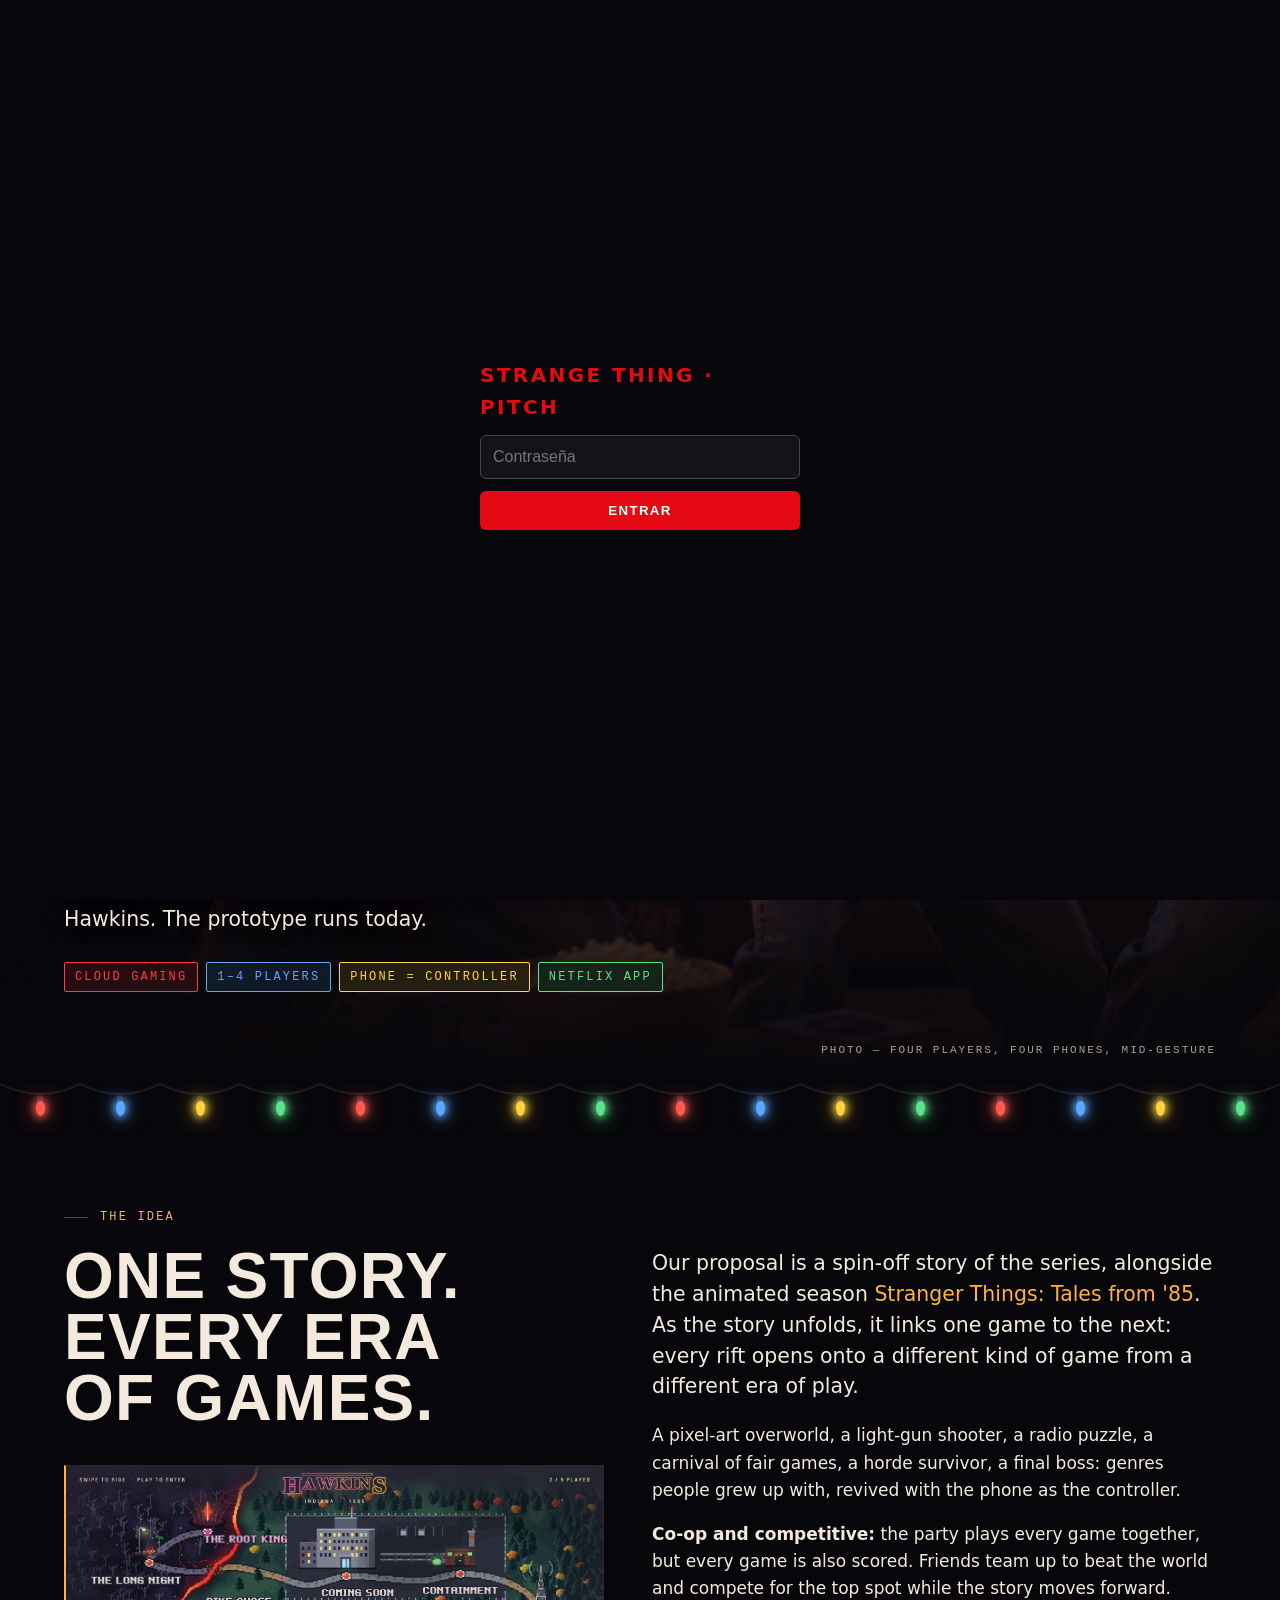
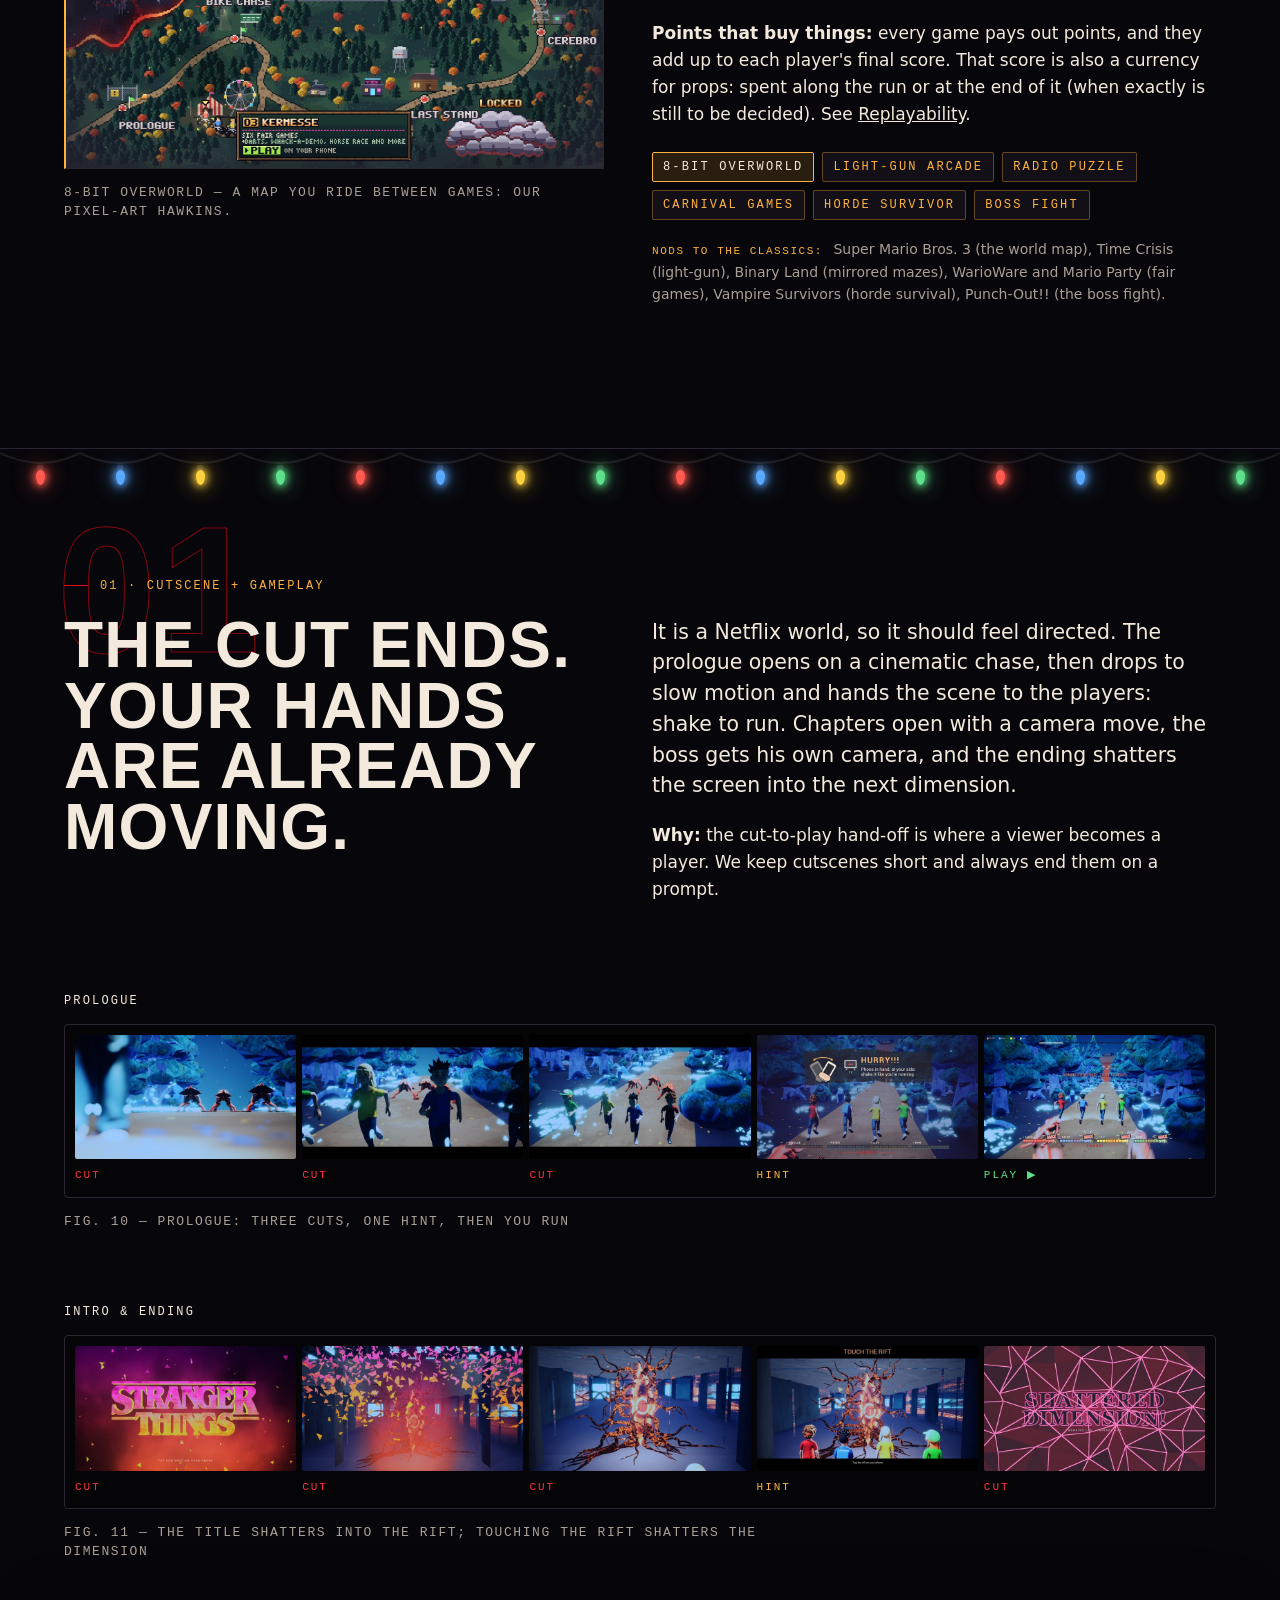
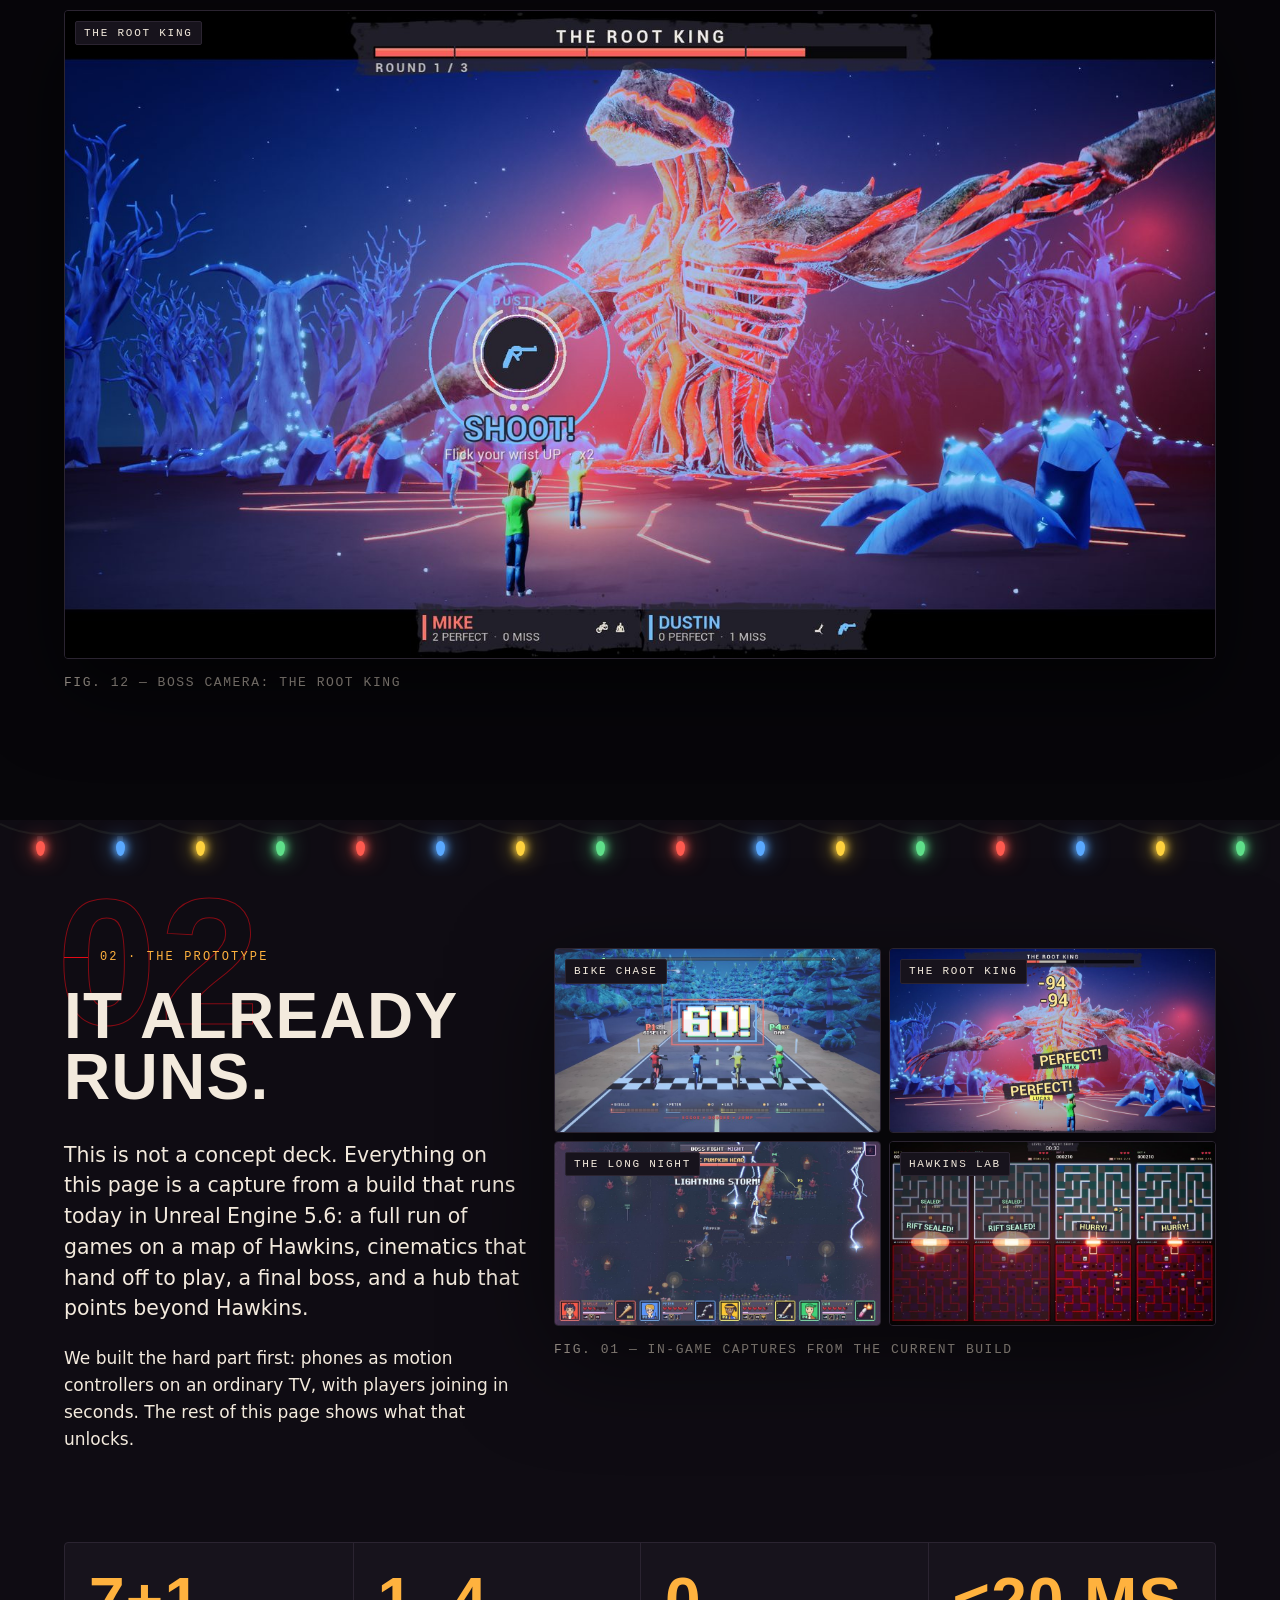
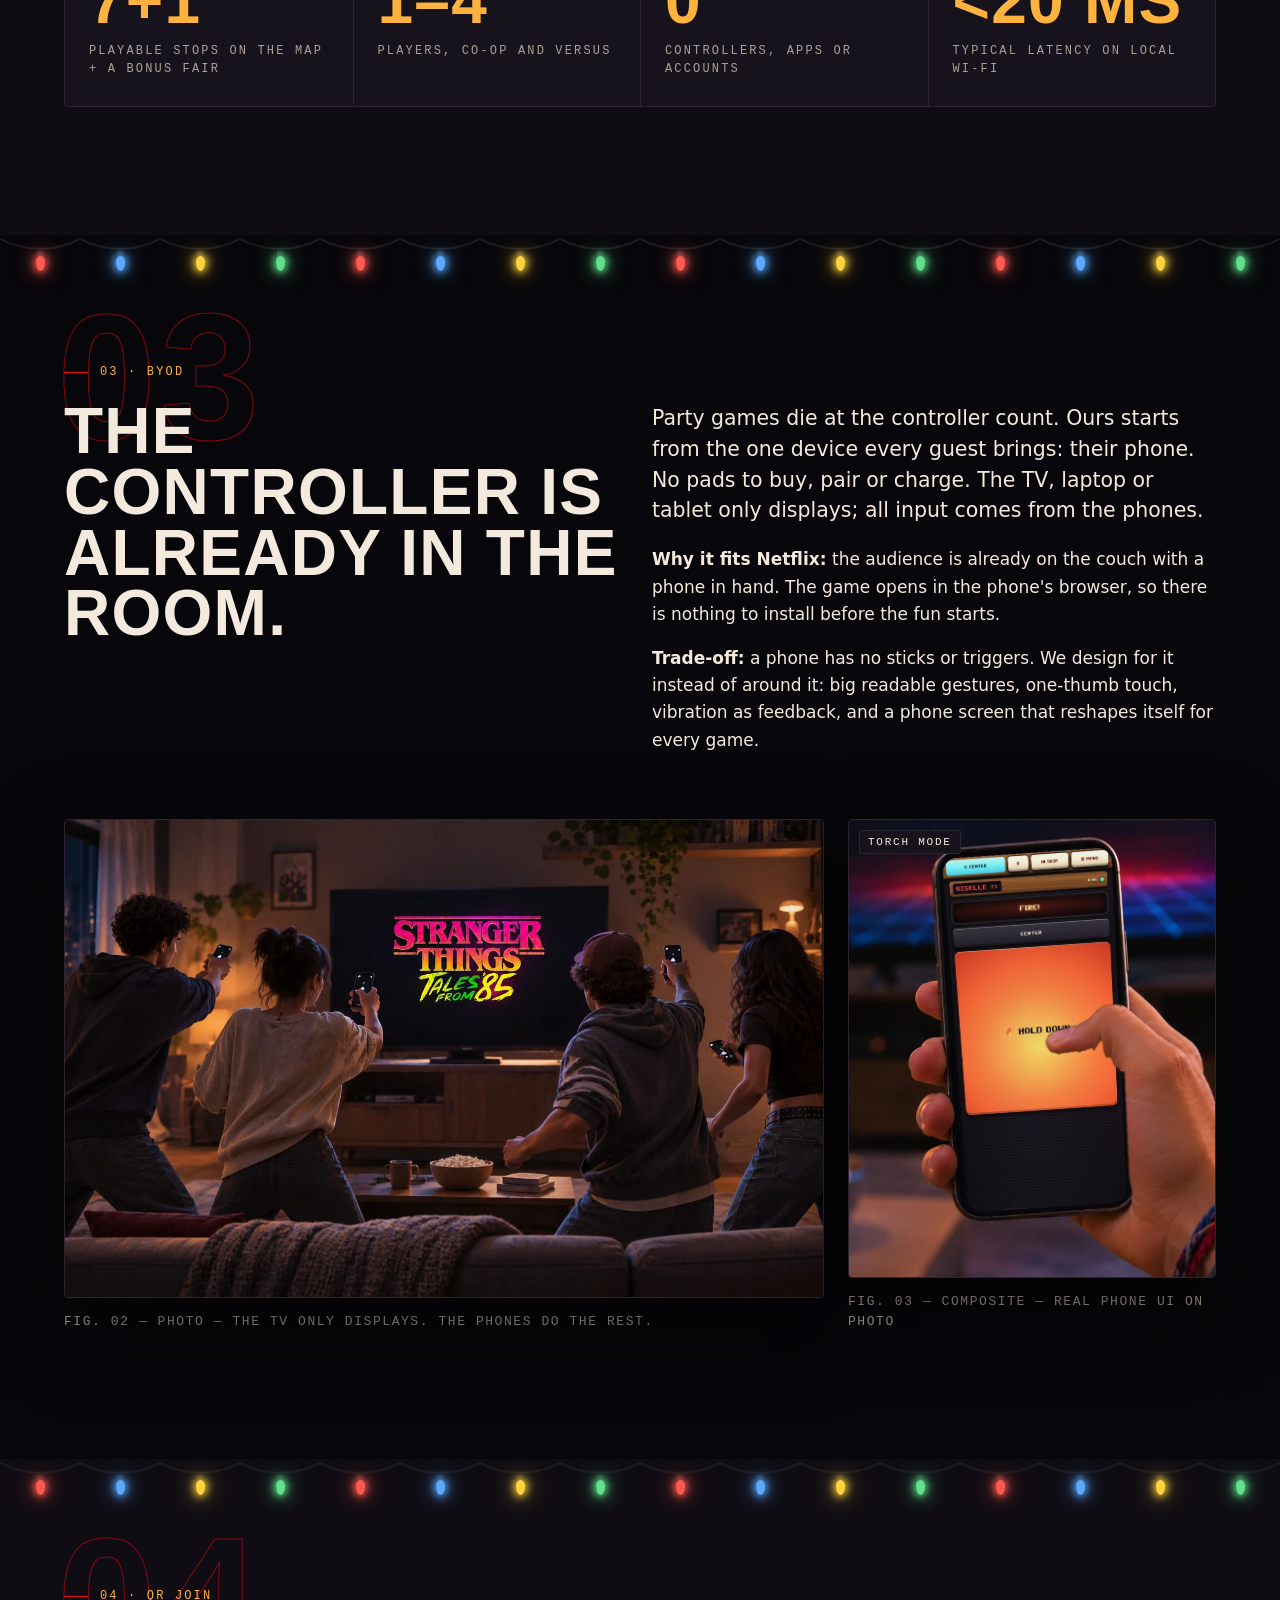
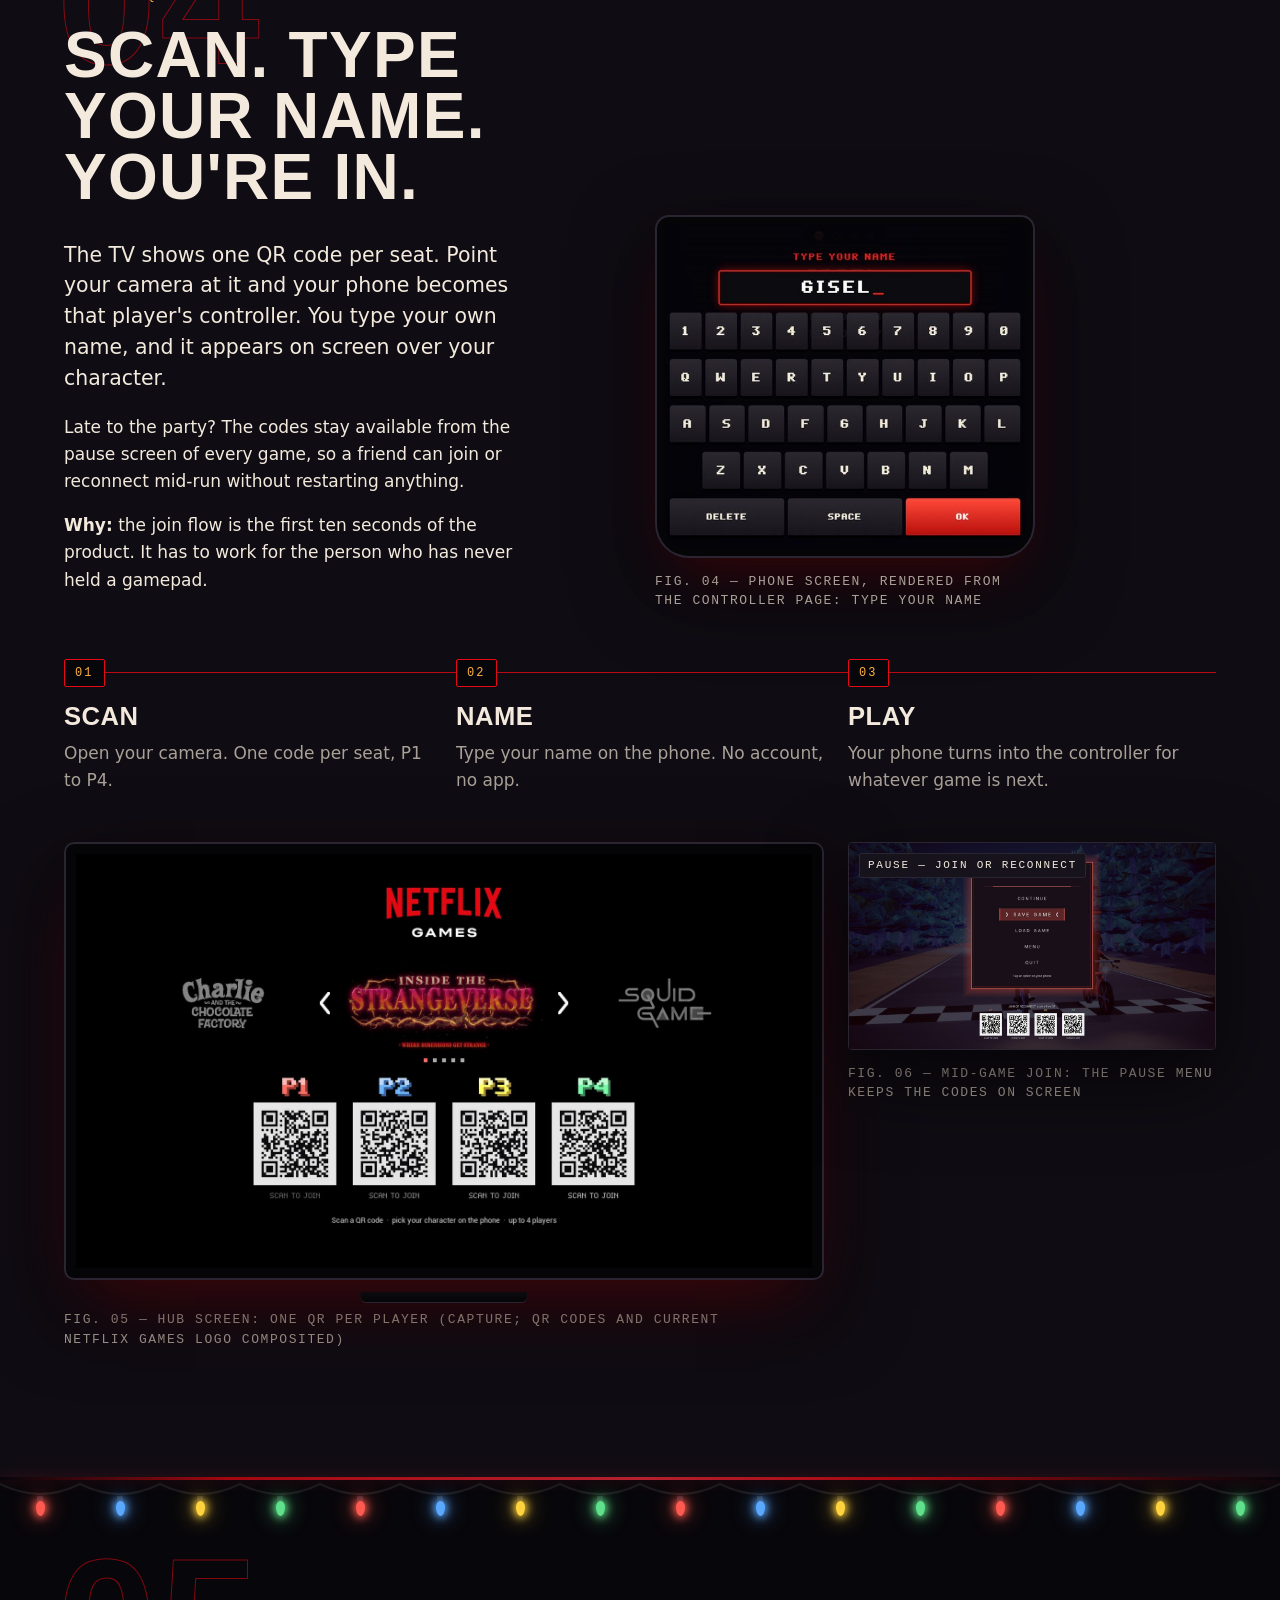
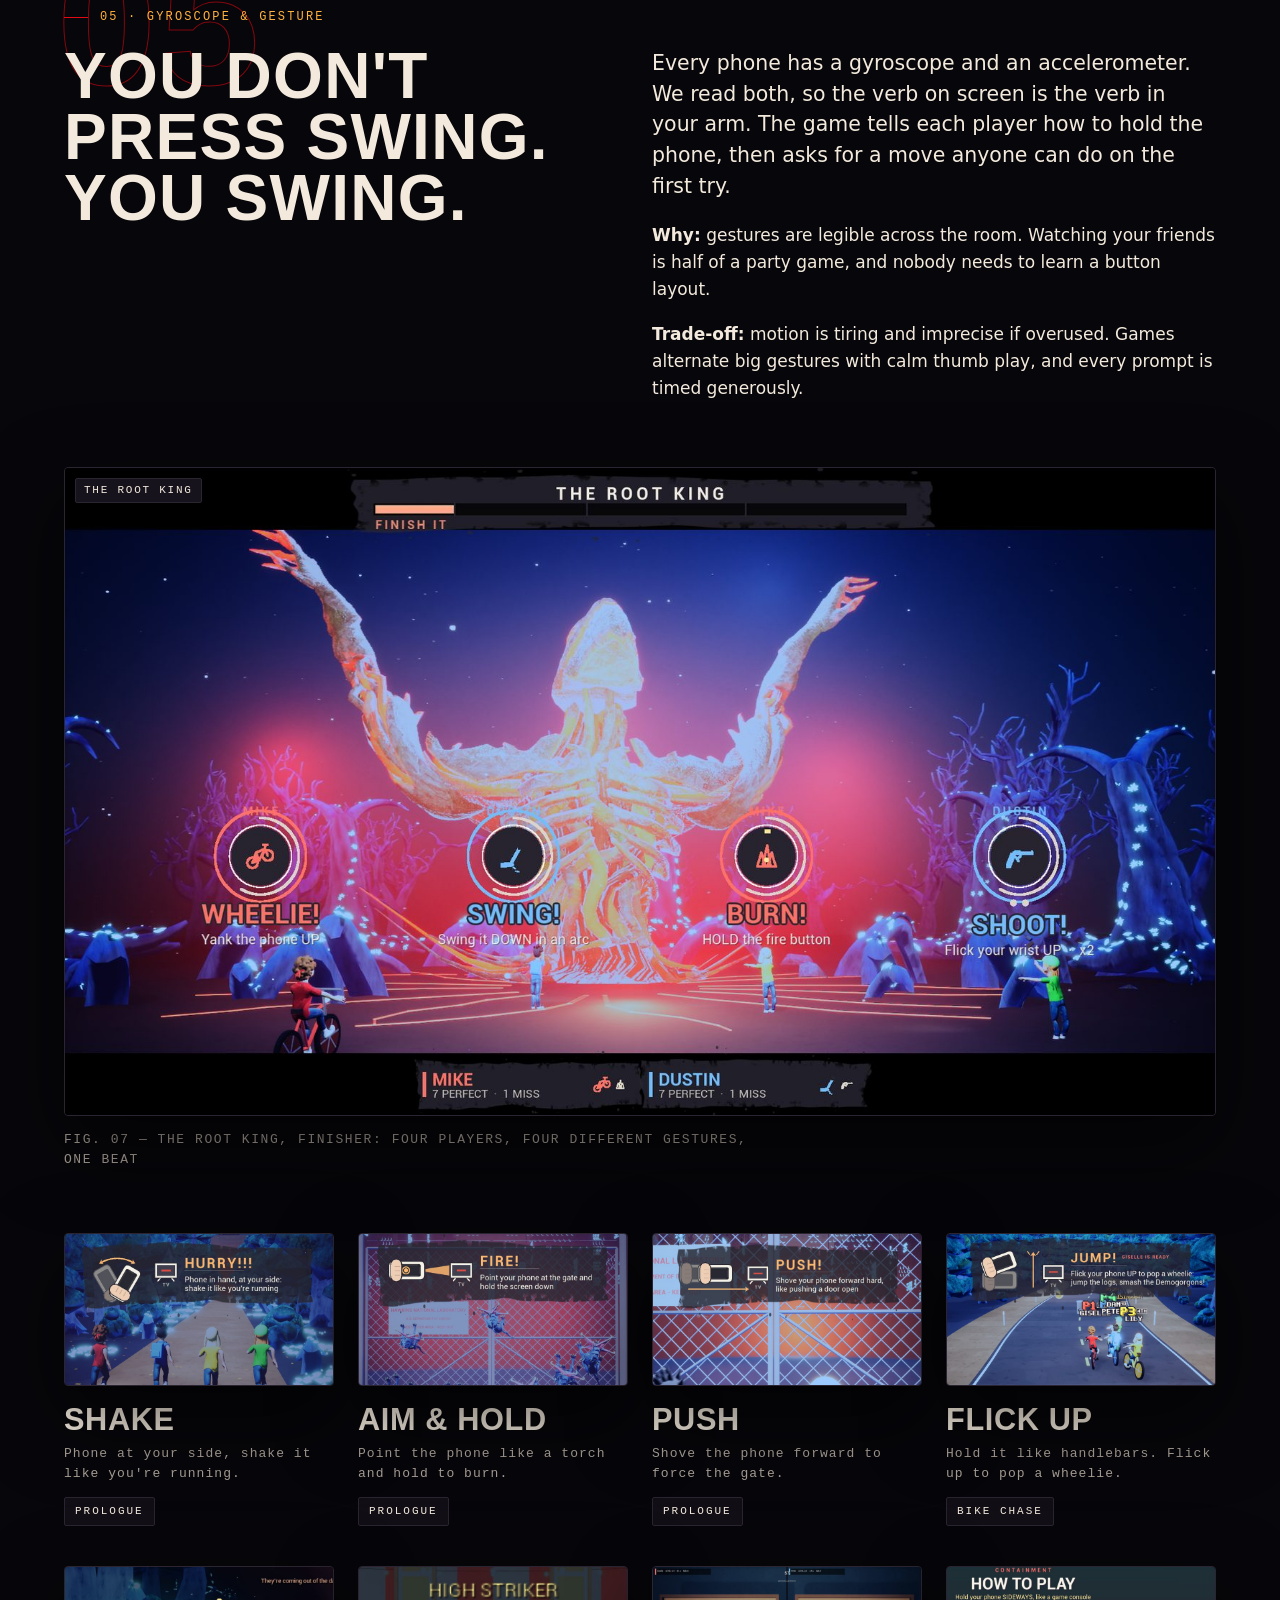
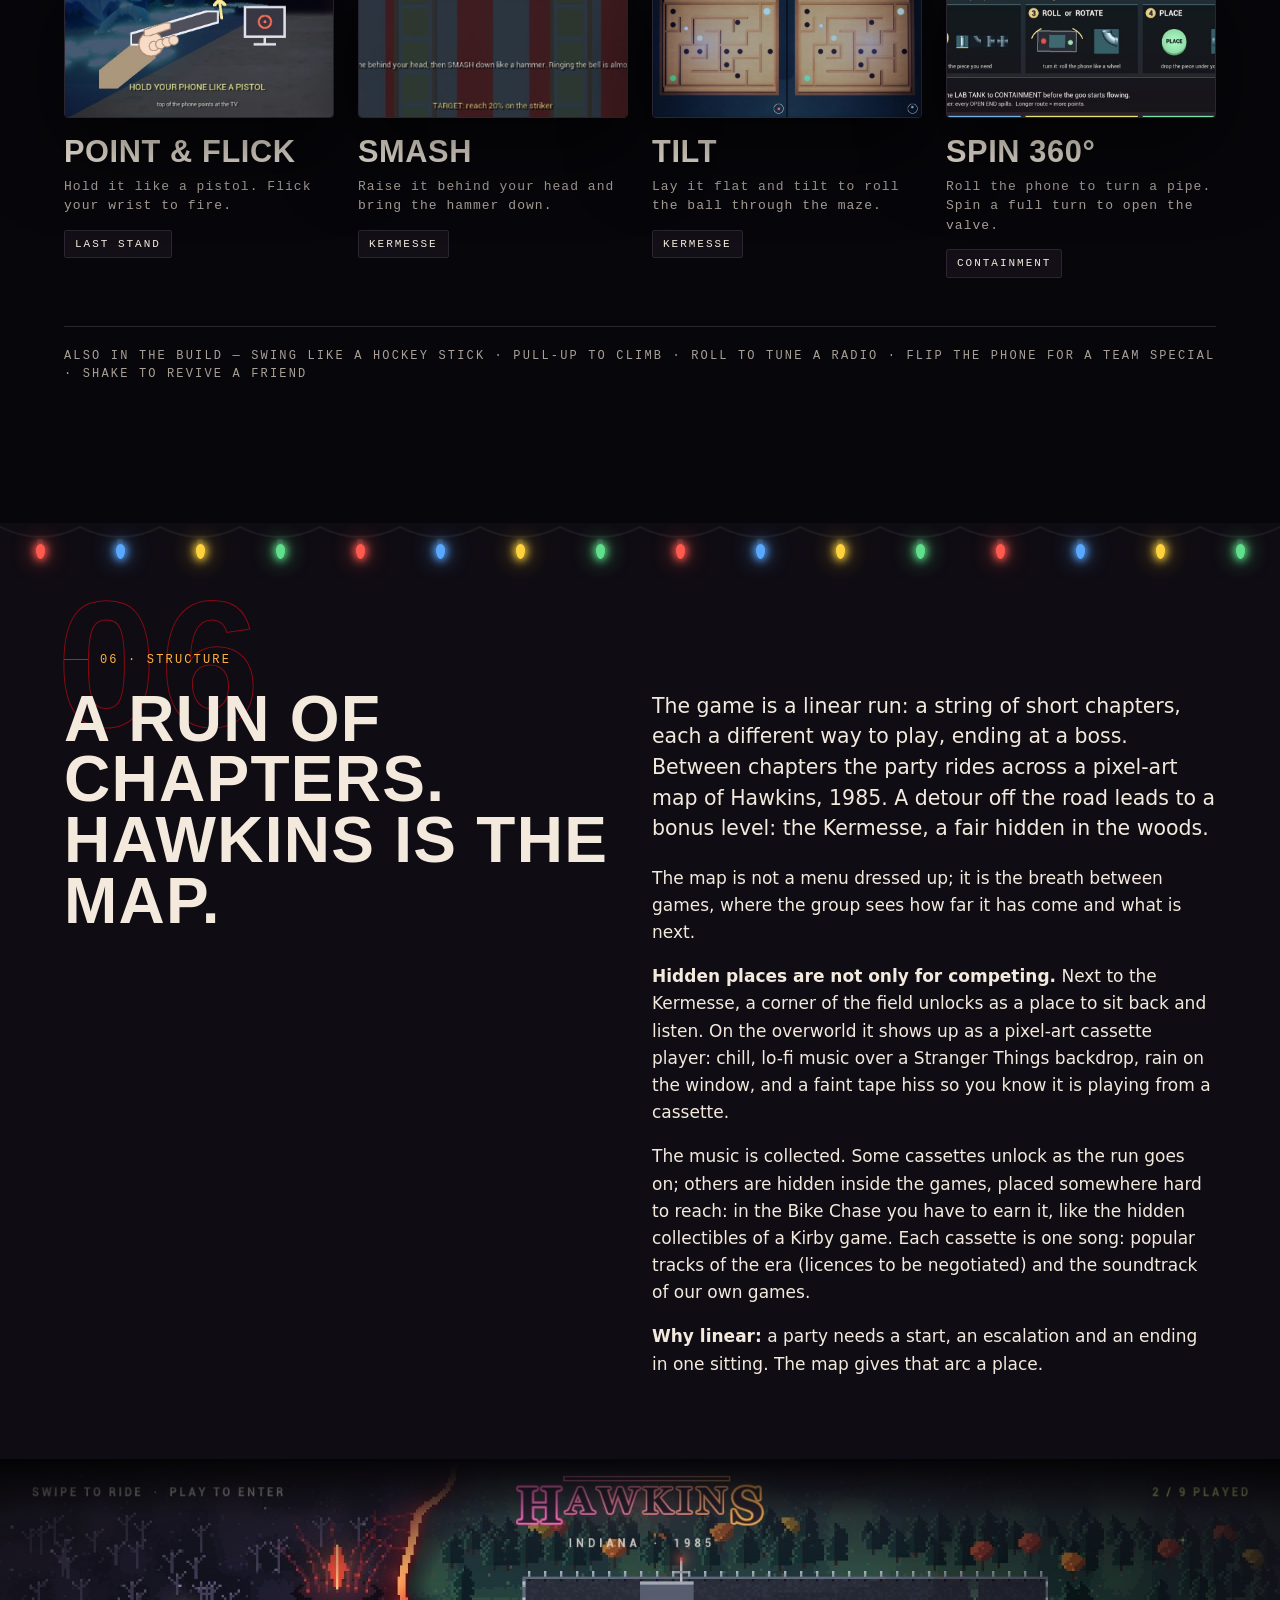
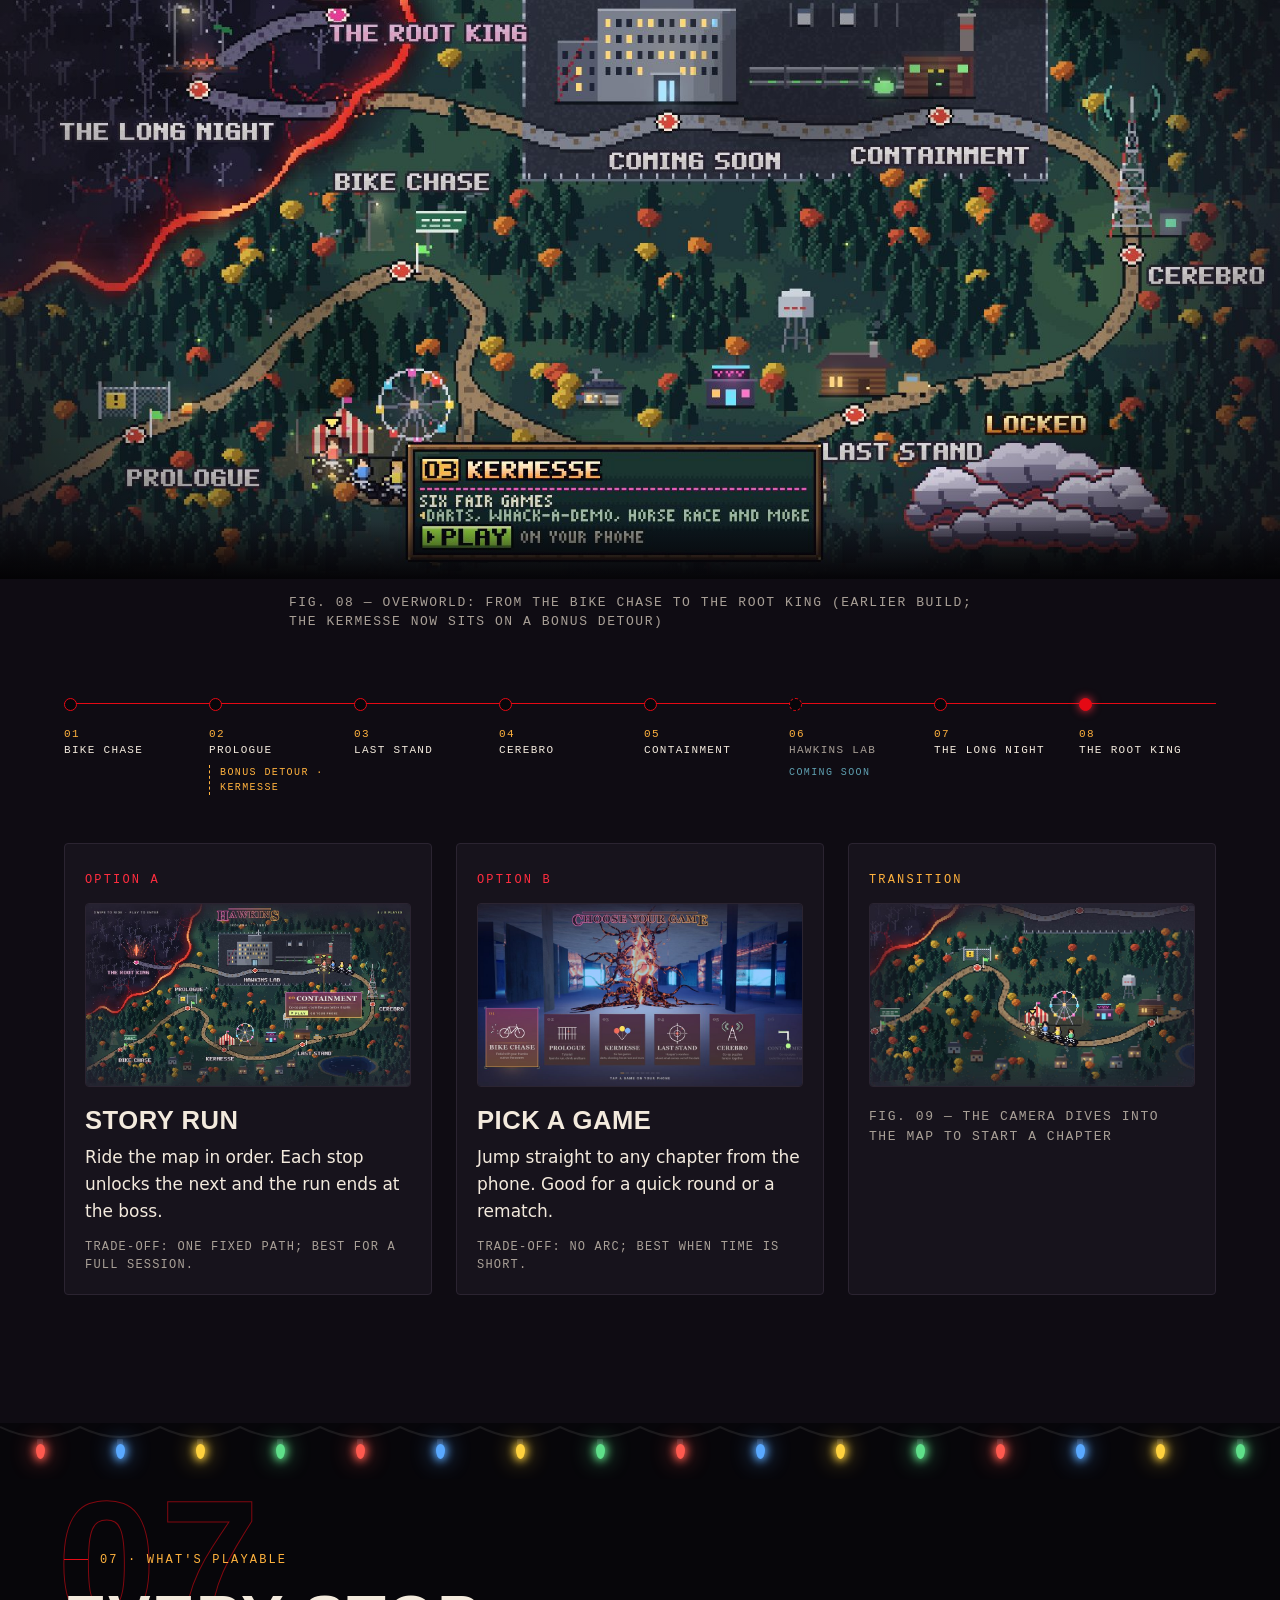
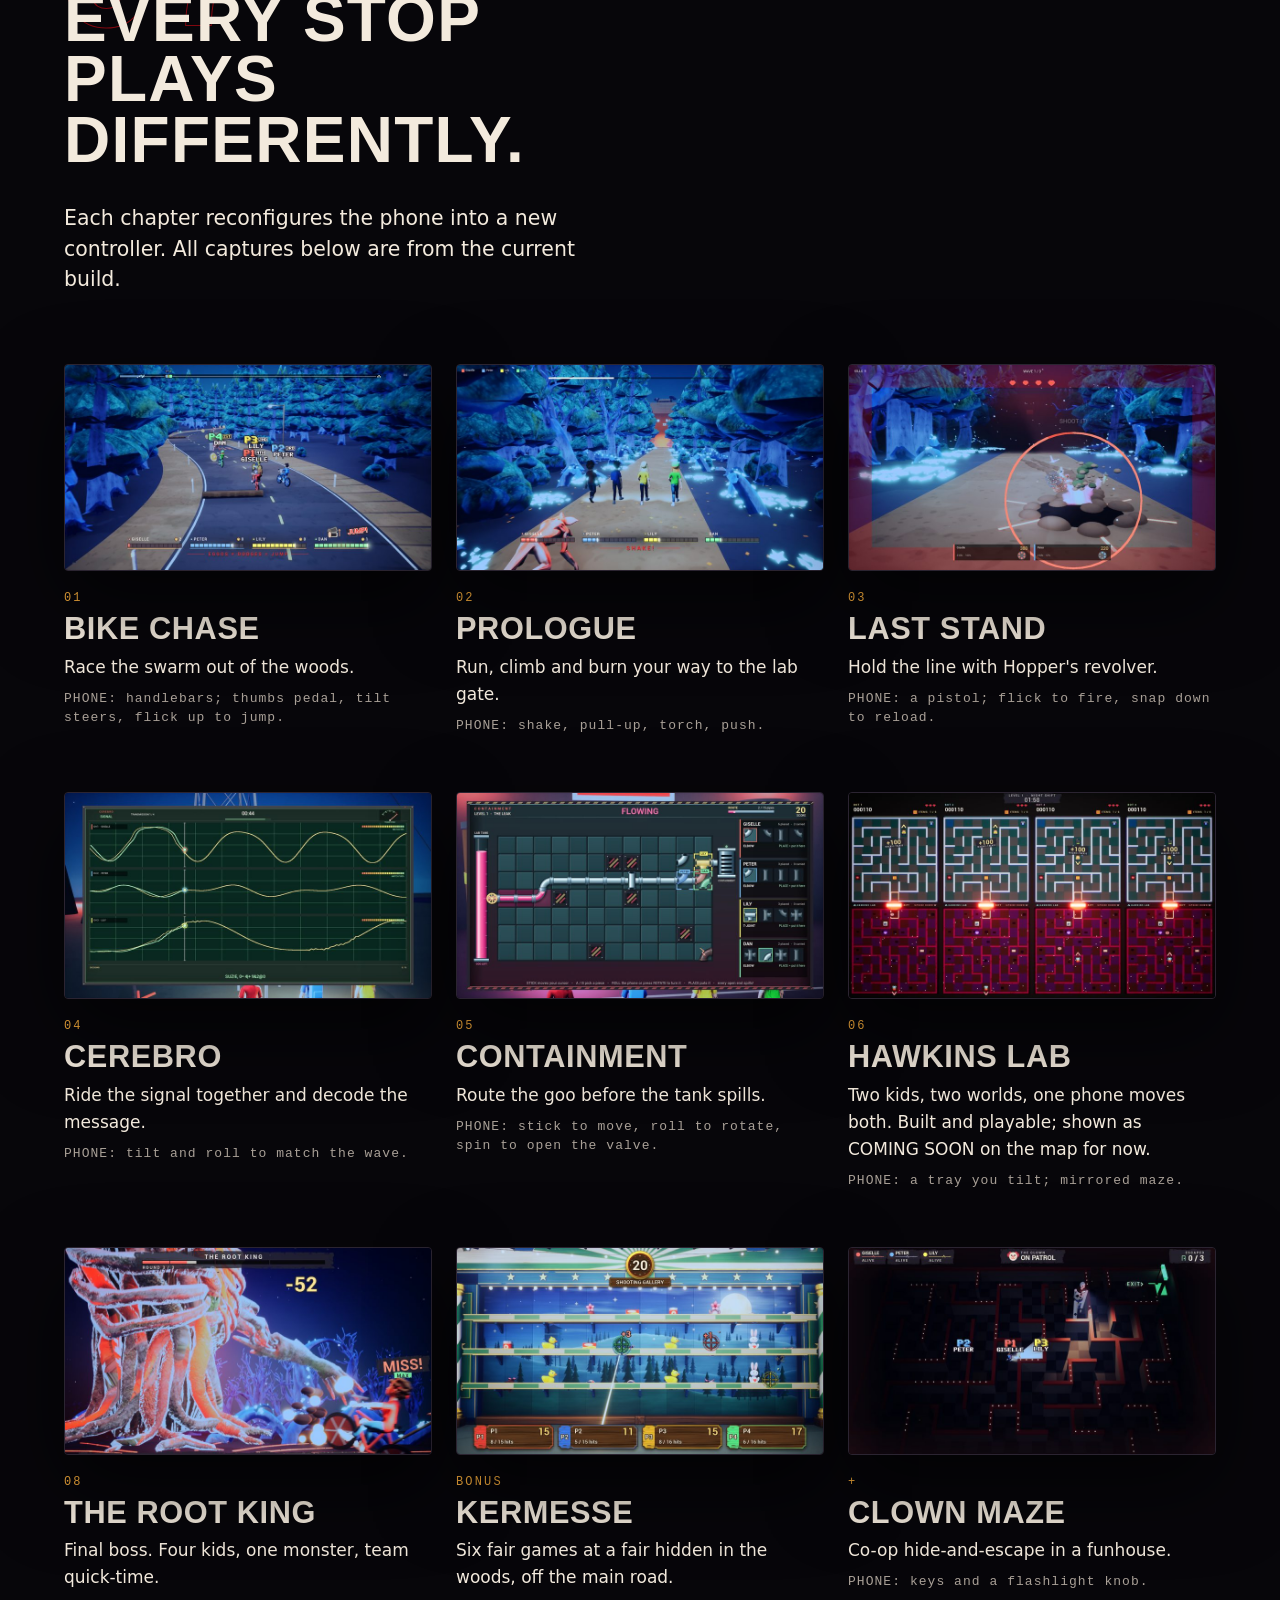
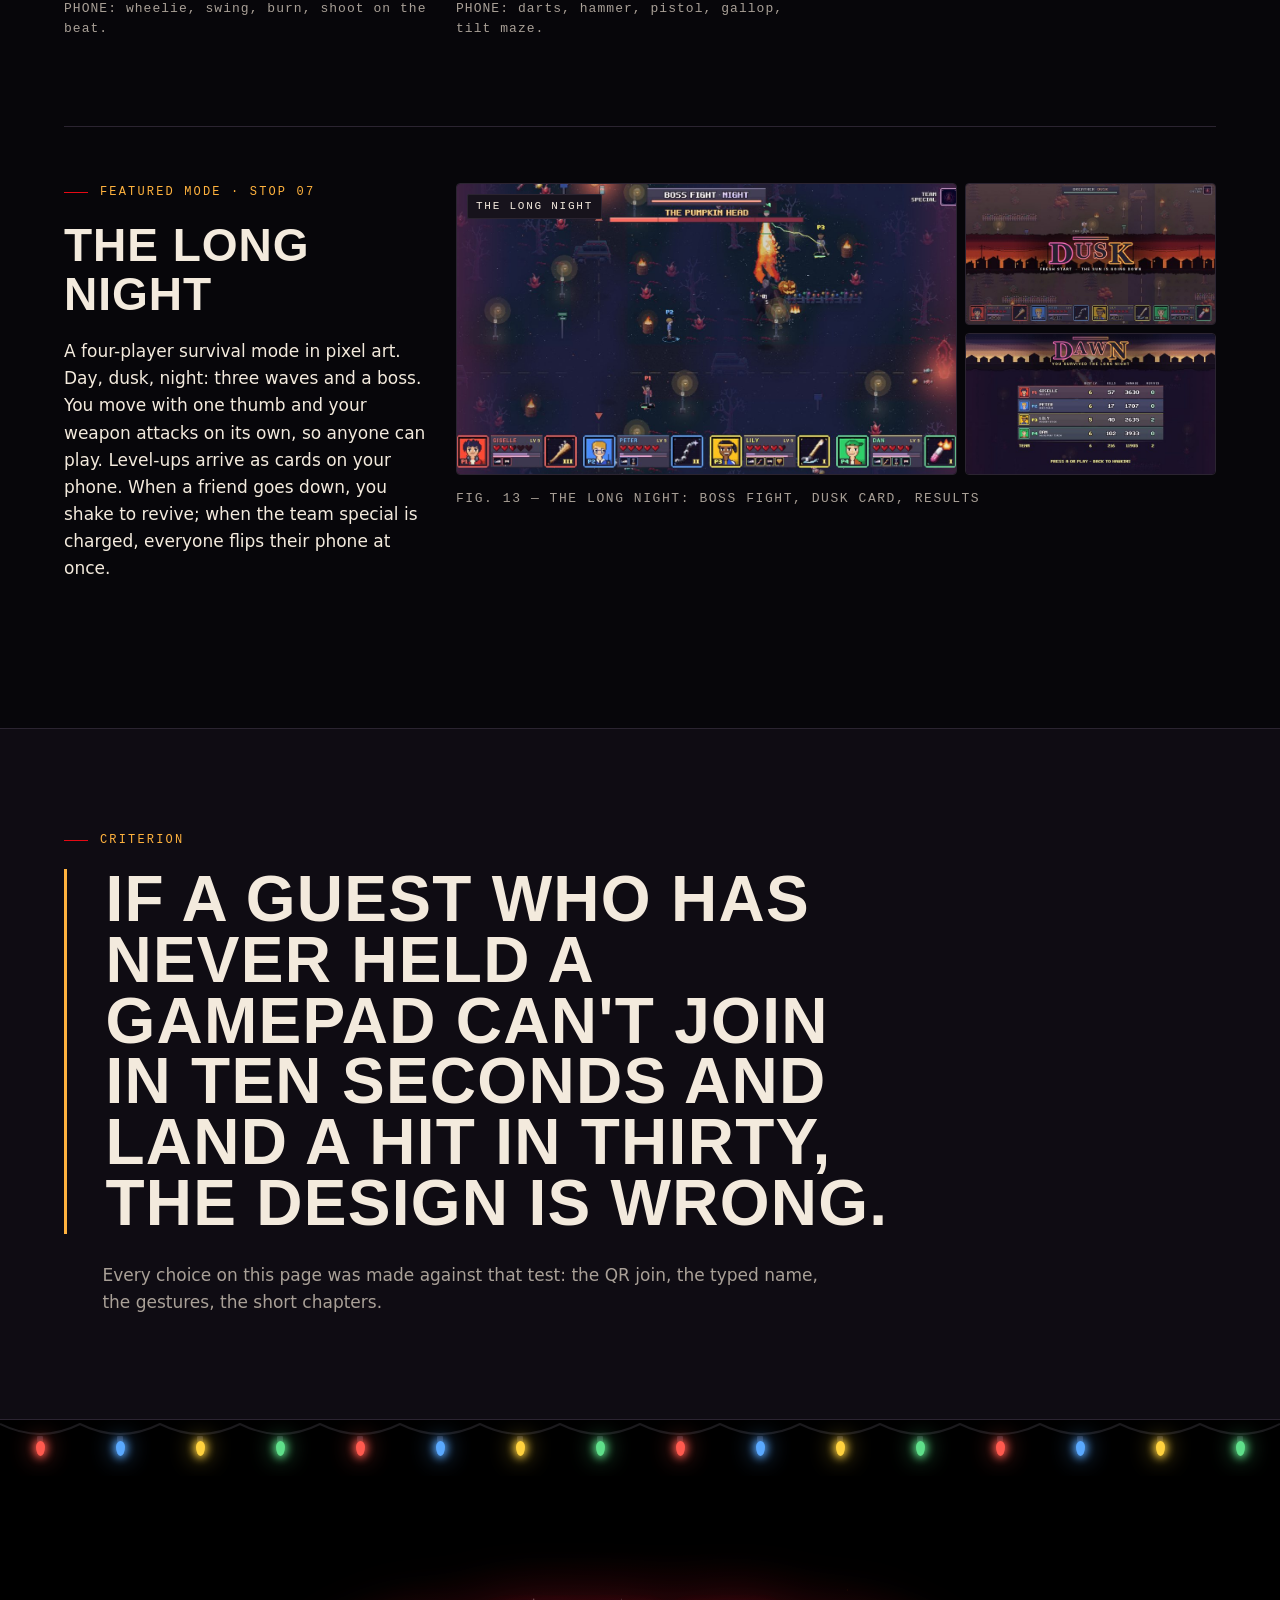
==== commit 89833594: "Pitch: actualización" ====
--- a/pitch/index.html
+++ b/pitch/index.html
@@ -10,7 +10,7 @@
 <link rel="stylesheet" href="css/pitch.css?v=8">
 <!-- marks JS as available so the scroll-reveal hidden state applies only when JS runs -->
 <script>document.documentElement.classList.add('js');</script>
-<script src="js/pitch.js?v=2" defer></script>
+<script src="js/pitch.js?v=3" defer></script>
 </head>
 <body>
 <div id="pwGate" style="position:fixed;inset:0;z-index:99999;background:#07060a;display:flex;align-items:center;justify-content:center;font-family:system-ui,sans-serif"><form id="pwForm" style="display:flex;flex-direction:column;gap:12px;width:min(320px,86vw)"><b style="color:#e50914;letter-spacing:.12em;font-size:20px">STRANGE THING · PITCH</b><input id="pwIn" type="password" placeholder="Contraseña" autocomplete="current-password" style="padding:12px;border-radius:6px;border:1px solid #444;background:#15131a;color:#fff;font-size:16px"><button style="padding:12px;border:0;border-radius:6px;background:#e50914;color:#fff;font-weight:800;letter-spacing:.1em">ENTRAR</button><span id="pwMsg" style="color:#ff8080;font-size:13px"></span></form></div><script>(function(){const H="c577df93dec81b8c845eca8aa2c53df33c2844e3afdbb117f05827aefe158e40";const g=document.getElementById("pwGate");async function sha(t){const b=await crypto.subtle.digest("SHA-256",new TextEncoder().encode(t));return [...new Uint8Array(b)].map(x=>x.toString(16).padStart(2,"0")).join("");}try{if(sessionStorage.getItem("pitch_ok")==="1"){g.remove();return;}}catch(e){}document.getElementById("pwForm").onsubmit=async function(e){e.preventDefault();if(await sha(document.getElementById("pwIn").value.trim().toLowerCase())===H){try{sessionStorage.setItem("pitch_ok","1")}catch(e){}g.remove();}else document.getElementById("pwMsg").textContent="Contraseña incorrecta";};})();</script>
--- a/pitch/css/pitch.css
+++ b/pitch/css/pitch.css
@@ -661,6 +661,8 @@
   will-change: transform; animation: crt-refresco 8s linear infinite; }
 html.crt .crt-glass::after { content: ''; position: absolute; inset: 0;
   background: radial-gradient(ellipse 60% 35% at 26% 16%, rgba(255,255,255,.07), transparent 70%); }
+/* sin la franja de refresco que baja (Nico: "sacale la linea crt") */
+html.crt .crt-glass::before { display: none; }
 @keyframes crt-refresco { from { transform: translateY(-39%); } to { transform: translateY(104%); } }
 /* botón de la barra: a la derecha de todo, como un teclita de tele vieja (pantallita + CRT + lucecita) */
 .topbar__end { display: flex; align-items: center; gap: 20px; }
